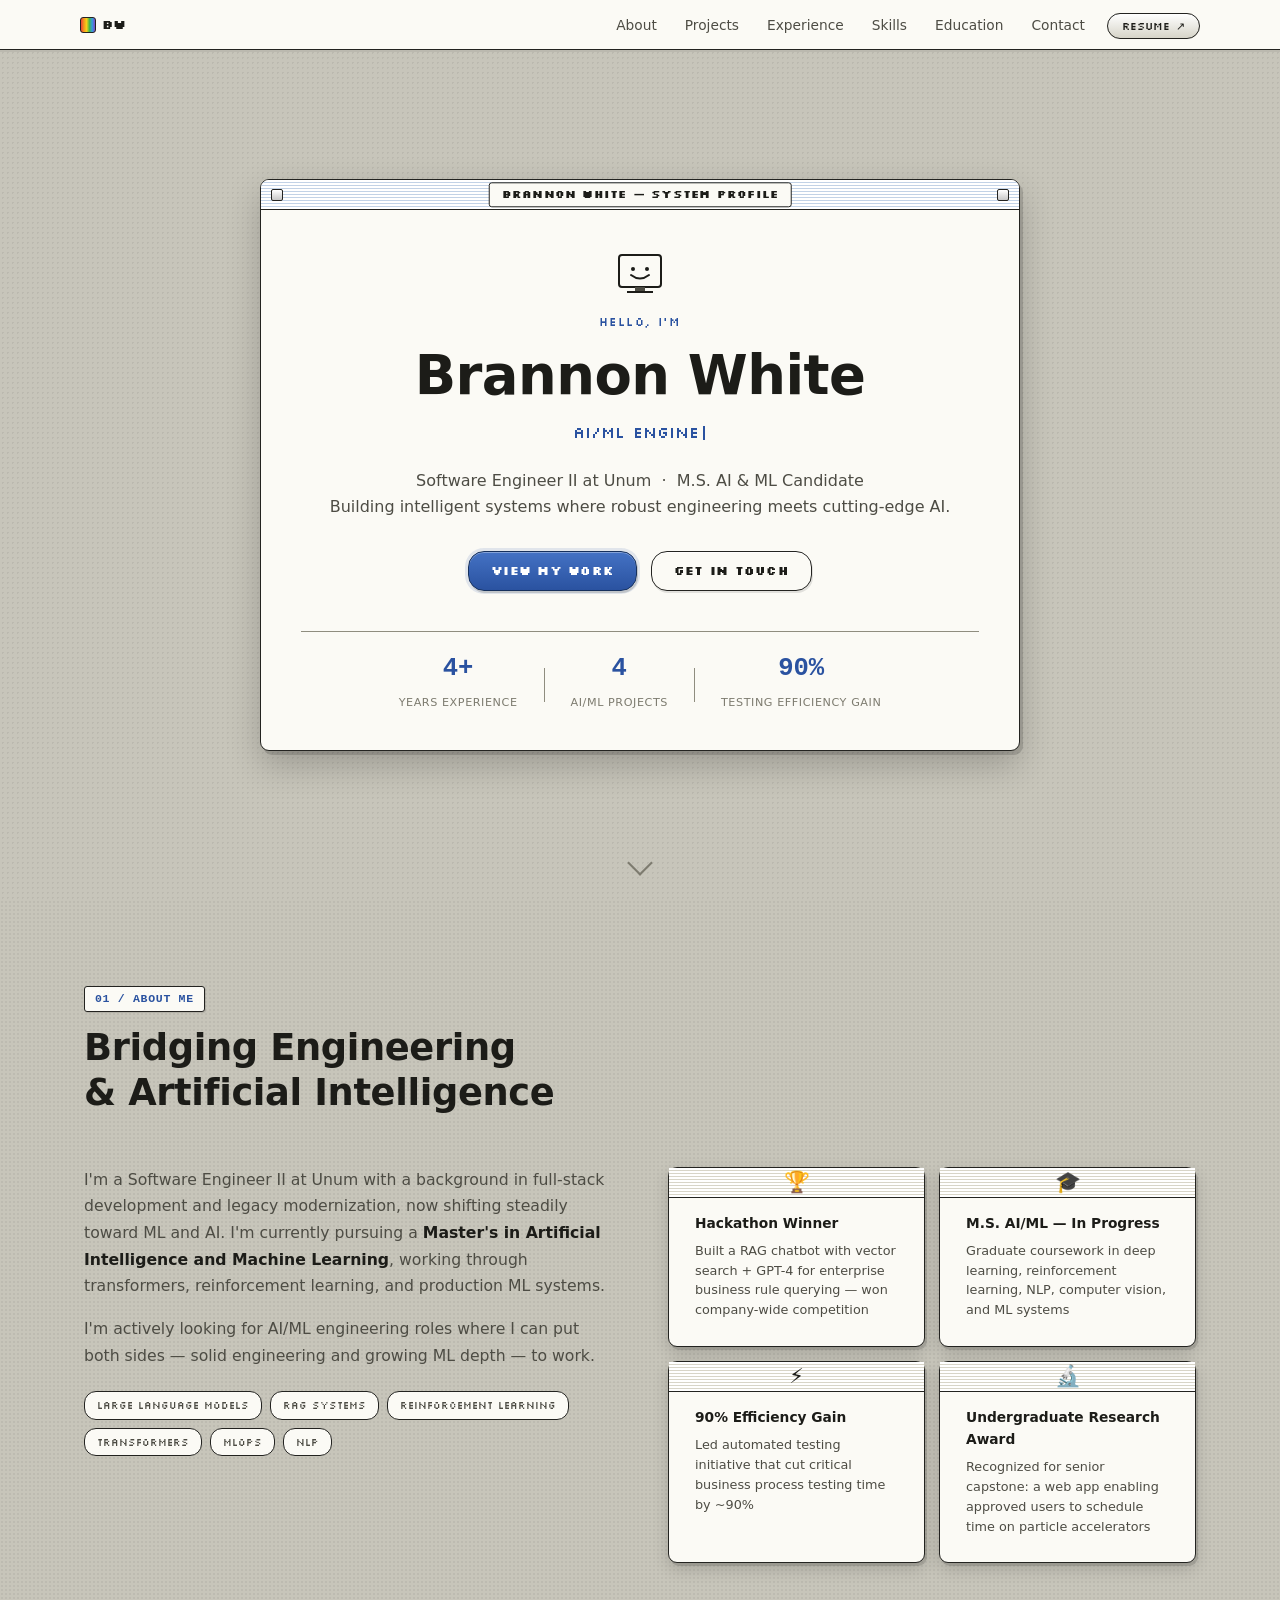
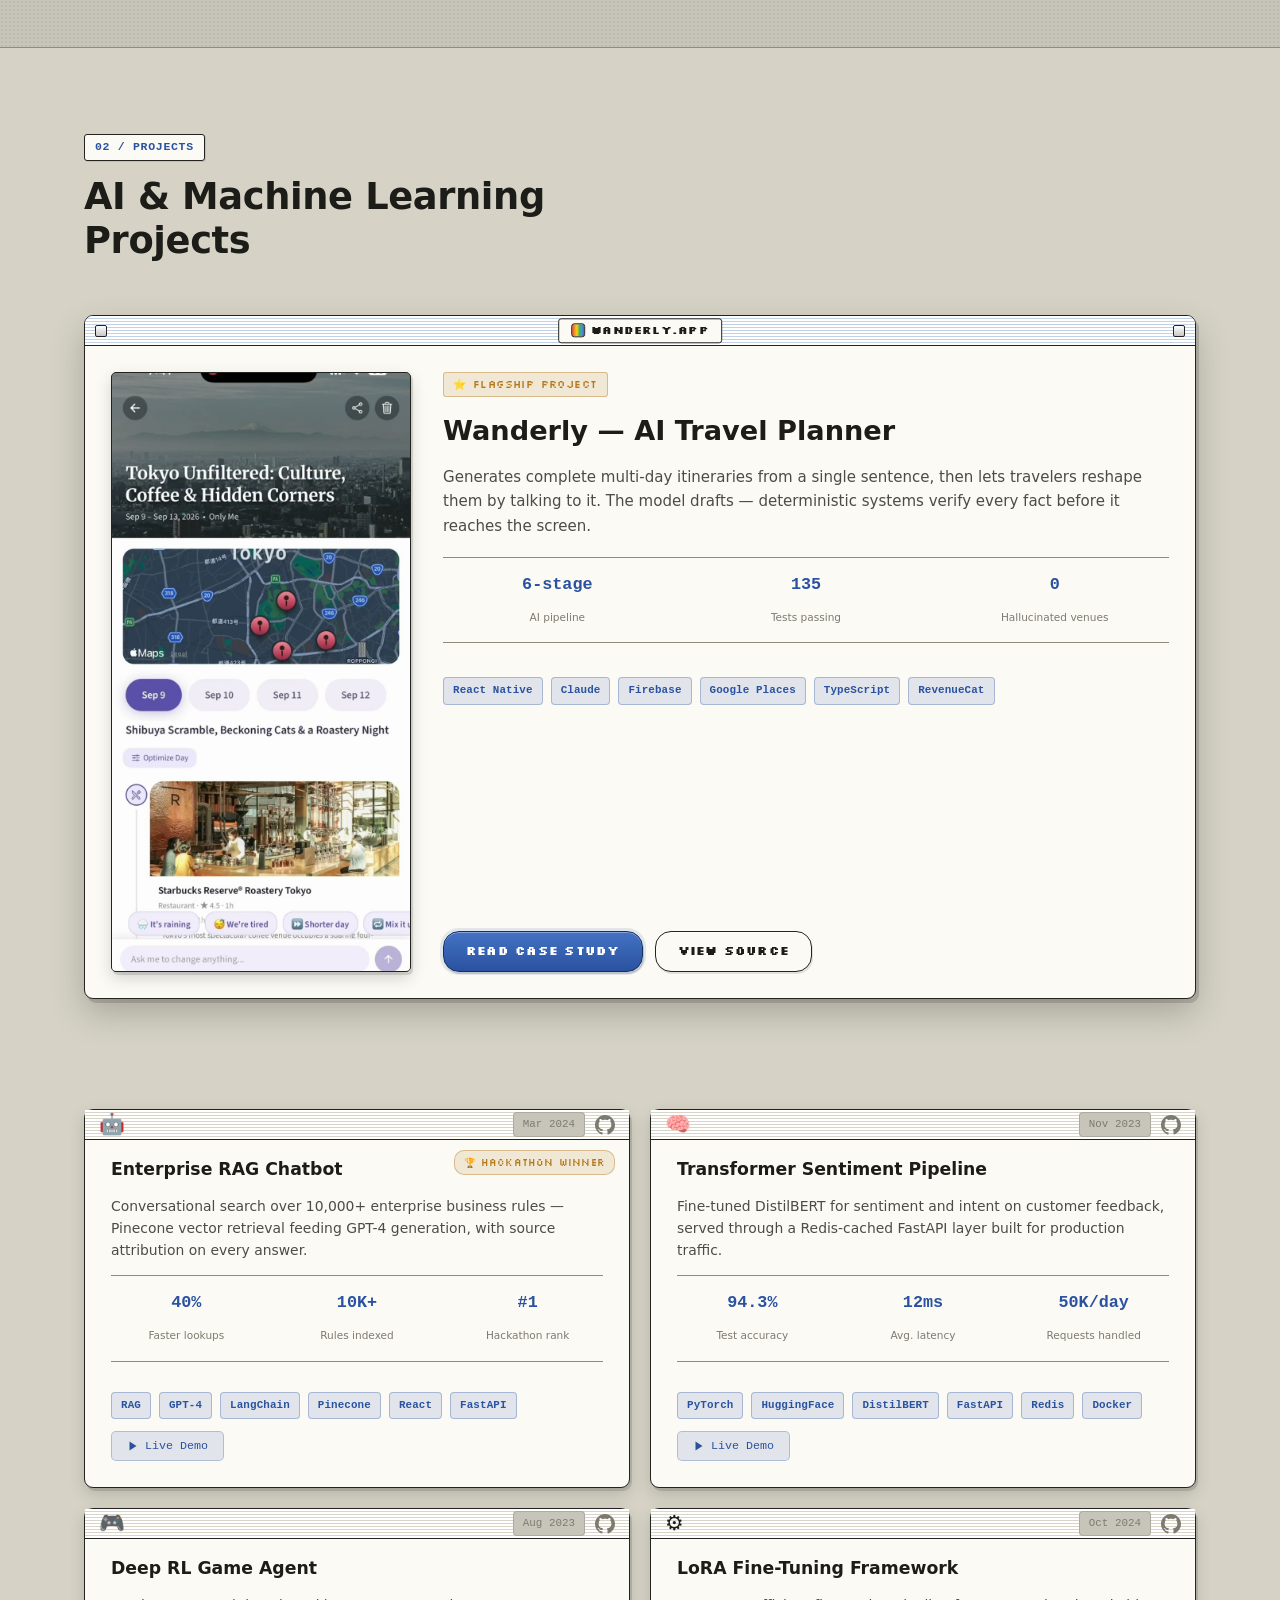
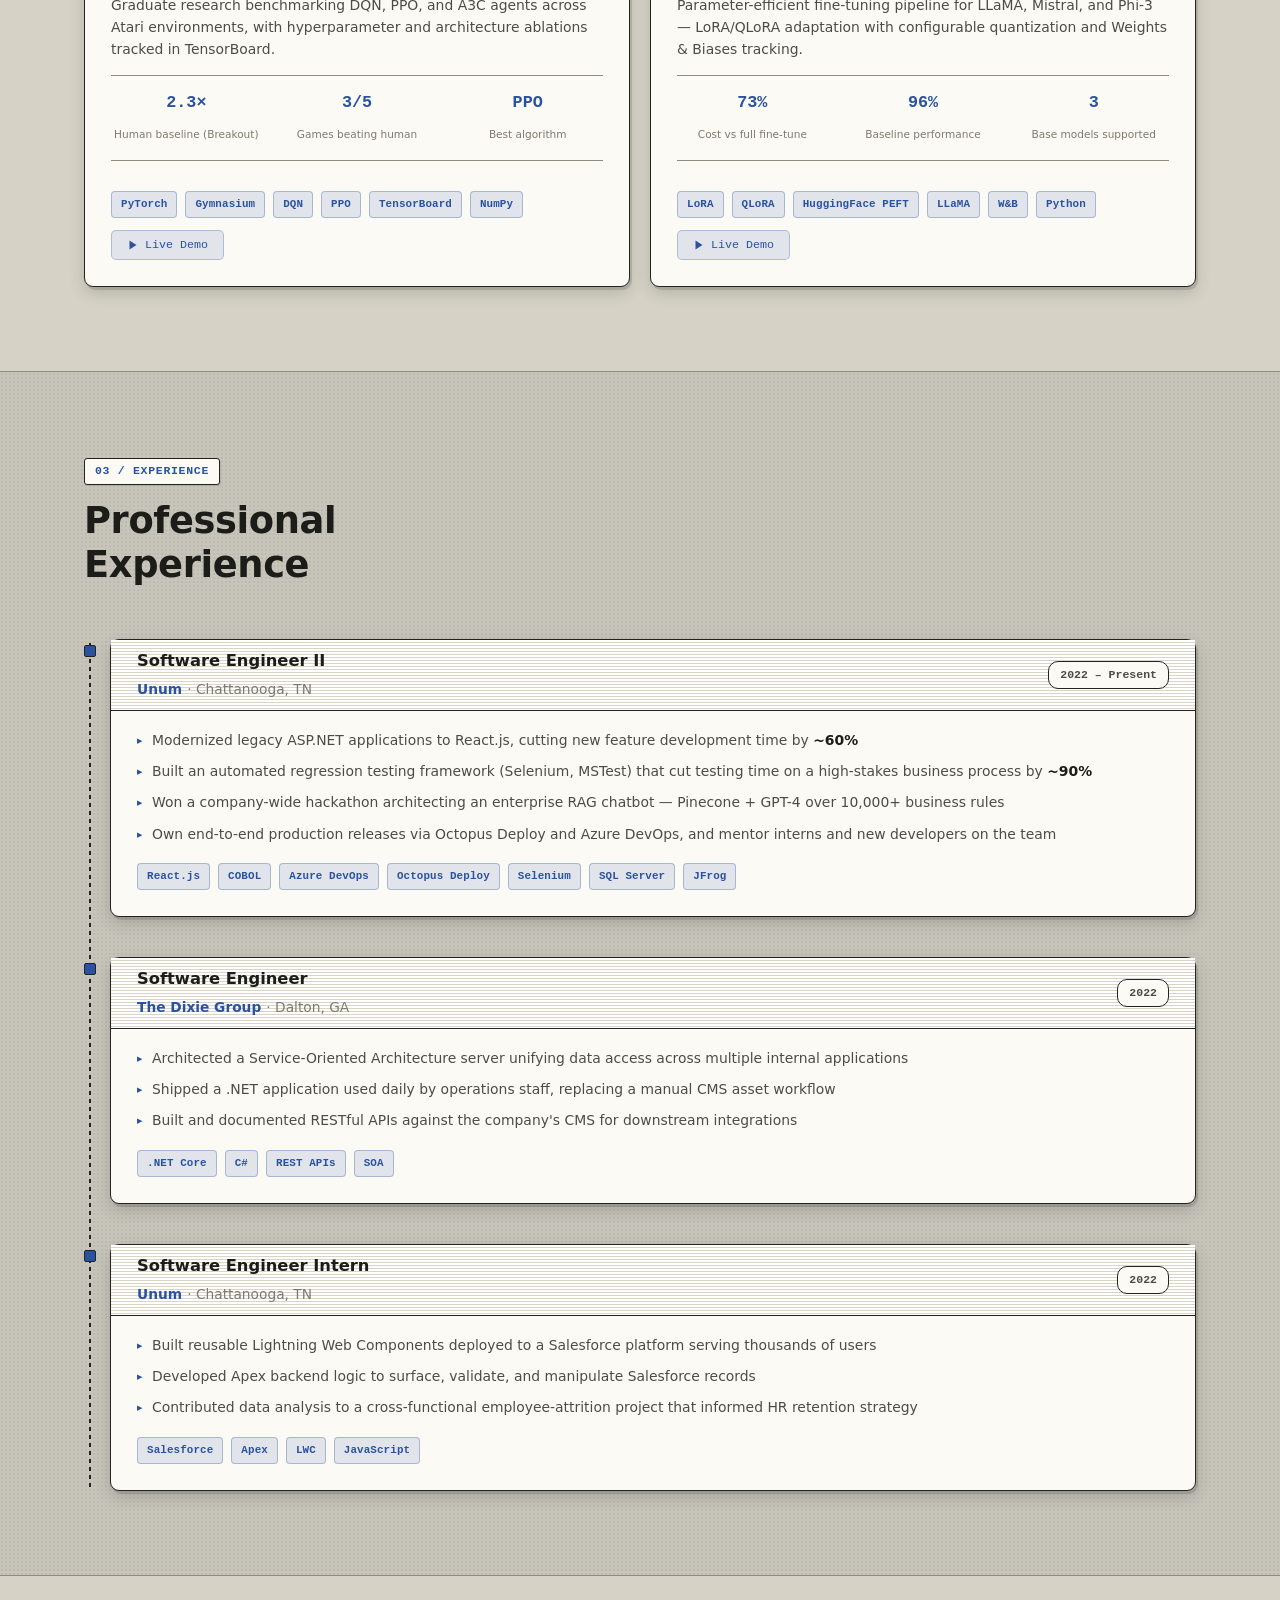
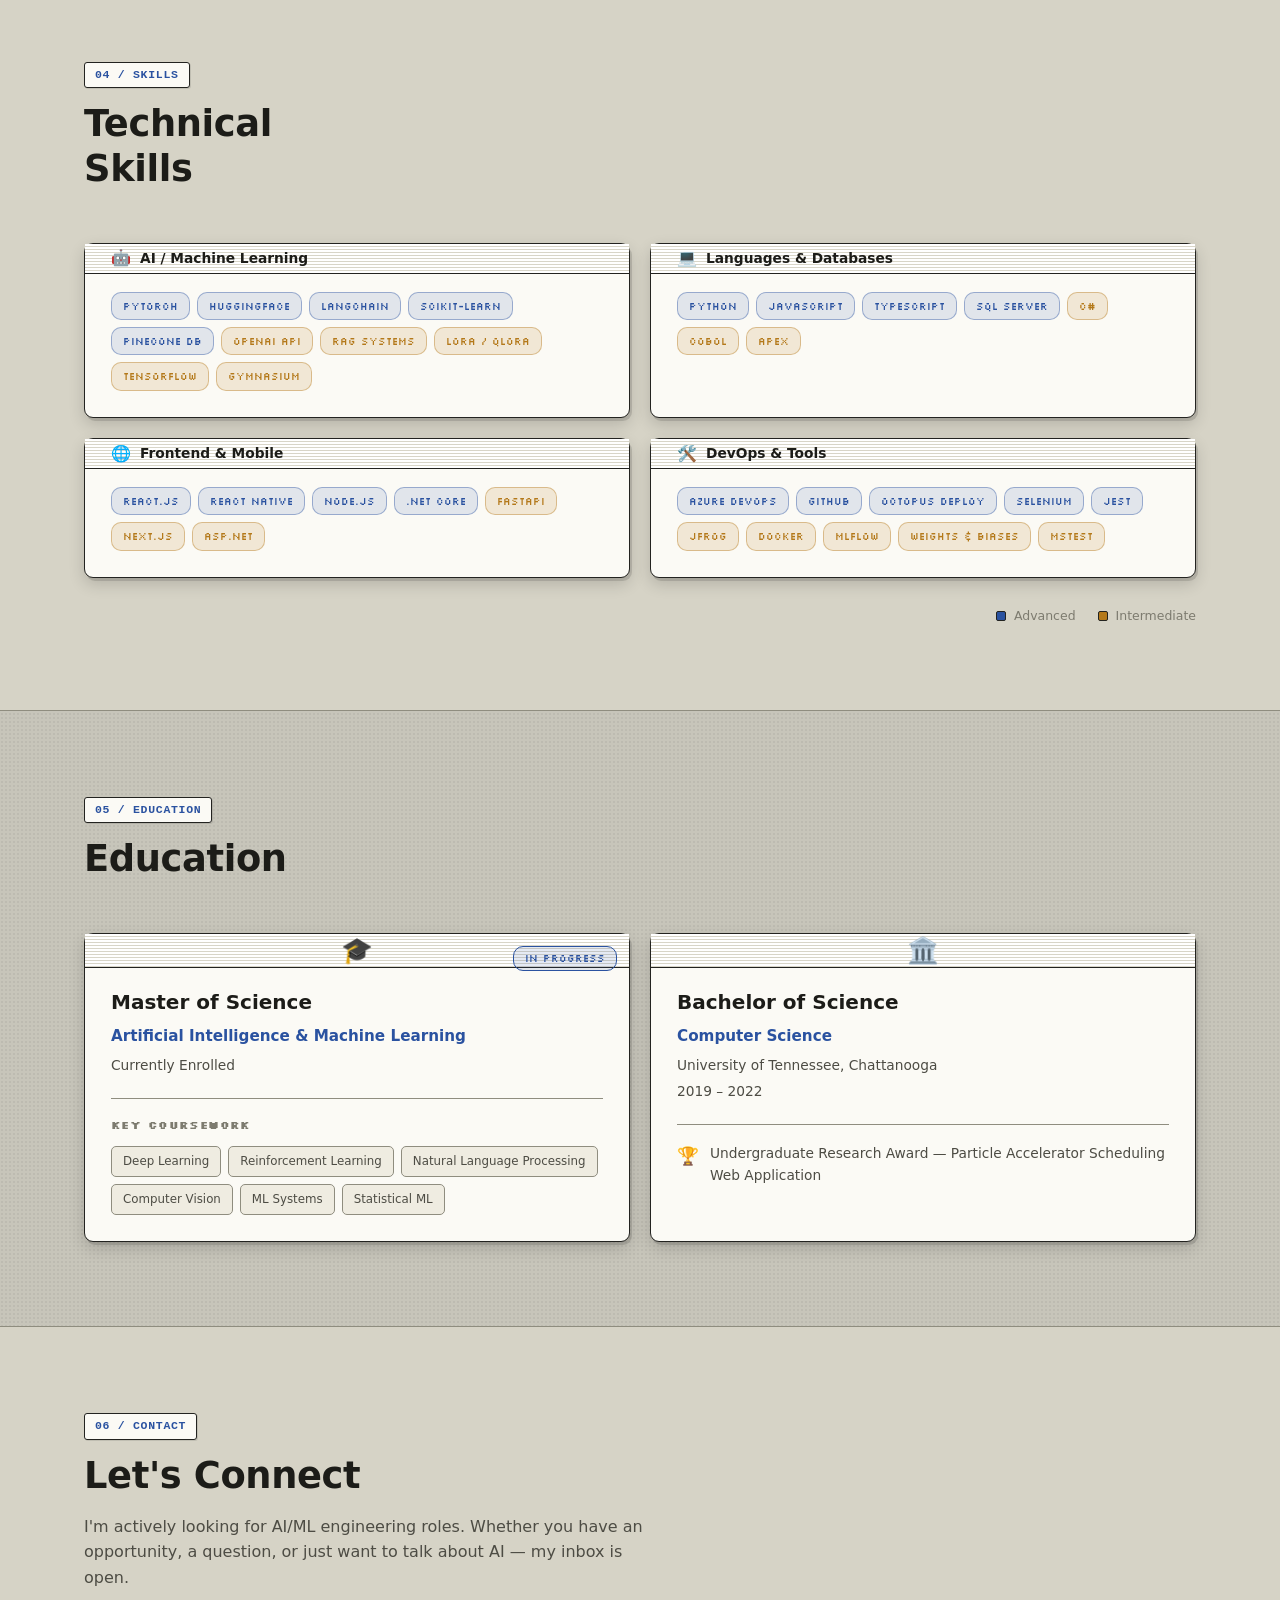
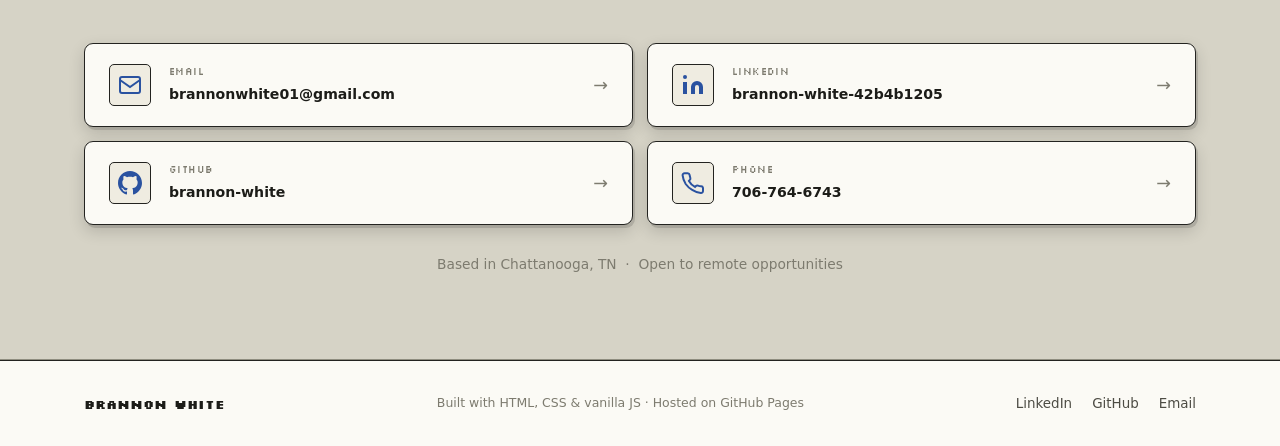
==== index.html @ 52325da1 "updates to styling" ====
<!DOCTYPE html>
<html lang="en">
<head>
    <meta charset="UTF-8">
    <meta name="viewport" content="width=device-width, initial-scale=1.0">
    <meta name="description" content="Brannon White — AI/ML Engineer & Software Engineer II. Portfolio showcasing machine learning projects, RAG systems, reinforcement learning, and full-stack development.">
    <meta name="keywords" content="AI engineer, ML engineer, machine learning, RAG, LLM, NLP, React, Python, PyTorch">
    <meta name="author" content="Brannon White">
    <meta property="og:title" content="Brannon White | AI/ML Engineer">
    <meta property="og:description" content="Software Engineer building intelligent systems at the intersection of software engineering and machine learning.">
    <meta property="og:type" content="website">
    <title>Brannon White | AI/ML Engineer</title>
    <link rel="icon" href="data:image/svg+xml,%3Csvg xmlns='http://www.w3.org/2000/svg' viewBox='0 0 16 16'%3E%3Crect width='16' height='16' fill='%23c7c5ba'/%3E%3Crect x='1' y='1' width='14' height='11' fill='%23fbfaf5' stroke='%231c1c18'/%3E%3Ccircle cx='5.5' cy='6' r='1' fill='%231c1c18'/%3E%3Ccircle cx='10.5' cy='6' r='1' fill='%231c1c18'/%3E%3Cpath d='M5 8.5 Q8 10.5 11 8.5' stroke='%231c1c18' fill='none'/%3E%3Crect x='6' y='12' width='4' height='2' fill='%234d4c44'/%3E%3Crect x='4' y='14' width='8' height='1' fill='%231c1c18'/%3E%3C/svg%3E">
    <link rel="stylesheet" href="css/styles.css">
    <link rel="preconnect" href="https://fonts.googleapis.com">
    <link rel="preconnect" href="https://fonts.gstatic.com" crossorigin>
    <link href="https://fonts.googleapis.com/css2?family=Silkscreen:wght@400;700&display=swap" rel="stylesheet">
    <link rel="stylesheet" href="css/demos.css">
</head>
<body>

    <div class="scroll-progress" id="scrollProgress"></div>

    <!-- Navigation -->
    <nav class="nav" id="nav">
        <div class="nav-container">
            <a href="#hero" class="nav-brand">BW</a>
            <ul class="nav-links" id="navLinks">
                <li><a href="#about" class="nav-link">About</a></li>
                <li><a href="#projects" class="nav-link">Projects</a></li>
                <li><a href="#experience" class="nav-link">Experience</a></li>
                <li><a href="#skills" class="nav-link">Skills</a></li>
                <li><a href="#education" class="nav-link">Education</a></li>
                <li><a href="#contact" class="nav-link">Contact</a></li>
                <li><a href="resume.html" class="nav-link nav-resume" target="_blank">Resume ↗</a></li>
            </ul>
            <button class="nav-toggle" id="navToggle" aria-label="Toggle navigation">
                <span></span><span></span><span></span>
            </button>
        </div>
    </nav>

    <!-- Hero -->
    <section id="hero" class="hero">
        <div class="win hero-window">
            <div class="win-bar">
                <span class="win-box"></span>
                <span class="win-title">Brannon White — System Profile</span>
                <span class="win-box zoom"></span>
            </div>
            <div class="hero-content">
                <svg class="happy-mac" width="44" height="40" viewBox="0 0 44 40" fill="none">
                    <rect x="1" y="1" width="42" height="32" rx="3" fill="#fbfaf5" stroke="#1c1c18" stroke-width="2"/>
                    <circle cx="15" cy="15" r="2" fill="#1c1c18"/>
                    <circle cx="29" cy="15" r="2" fill="#1c1c18"/>
                    <path d="M13 21 Q22 28 31 21" stroke="#1c1c18" stroke-width="2" fill="none" stroke-linecap="round"/>
                    <rect x="17" y="33" width="10" height="4" fill="#4d4c44"/>
                    <rect x="9" y="37" width="26" height="2" fill="#1c1c18"/>
                </svg>
                <p class="hero-greeting">Hello, I'm</p>
                <h1 class="hero-name">Brannon White</h1>
                <div class="hero-title-row">
                    <span class="hero-title" id="typewriter"></span><span class="cursor">|</span>
                </div>
                <p class="hero-desc">
                    Software Engineer II at Unum &nbsp;·&nbsp; M.S. AI &amp; ML Candidate<br>
                    Building intelligent systems where robust engineering meets cutting-edge AI.
                </p>
                <div class="hero-actions">
                    <a href="#projects" class="btn btn-primary">View My Work</a>
                    <a href="#contact" class="btn btn-outline">Get In Touch</a>
                </div>
                <div class="hero-stats">
                    <div class="stat">
                        <span class="stat-num">4+</span>
                        <span class="stat-lbl">Years Experience</span>
                    </div>
                    <div class="stat-div"></div>
                    <div class="stat">
                        <span class="stat-num">4</span>
                        <span class="stat-lbl">AI/ML Projects</span>
                    </div>
                    <div class="stat-div"></div>
                    <div class="stat">
                        <span class="stat-num">90%</span>
                        <span class="stat-lbl">Testing Efficiency Gain</span>
                    </div>
                </div>
            </div>
        </div>
        <div class="scroll-hint">
            <div class="scroll-arrow"></div>
        </div>
    </section>

    <!-- About -->
    <section id="about" class="section">
        <div class="container">
            <div class="section-header reveal">
                <span class="section-label">01 / About Me</span>
                <h2 class="section-title">Bridging Engineering<br>&amp; Artificial Intelligence</h2>
            </div>
            <div class="about-grid">
                <div class="about-text reveal">
                    <p>I'm a Software Engineer II at Unum with a background in full-stack development and legacy modernization, now shifting steadily toward ML and AI. I'm currently pursuing a <strong>Master's in Artificial Intelligence and Machine Learning</strong>, working through transformers, reinforcement learning, and production ML systems.</p>
                    <p>I'm actively looking for AI/ML engineering roles where I can put both sides — solid engineering and growing ML depth — to work.</p>
                    <div class="interest-tags">
                        <span class="itag">Large Language Models</span>
                        <span class="itag">RAG Systems</span>
                        <span class="itag">Reinforcement Learning</span>
                        <span class="itag">Transformers</span>
                        <span class="itag">MLOps</span>
                        <span class="itag">NLP</span>
                    </div>
                </div>
                <div class="about-cards reveal">
                    <div class="about-card">
                        <div class="about-card-icon">🏆</div>
                        <h3>Hackathon Winner</h3>
                        <p>Built a RAG chatbot with vector search + GPT-4 for enterprise business rule querying — won company-wide competition</p>
                    </div>
                    <div class="about-card">
                        <div class="about-card-icon">🎓</div>
                        <h3>M.S. AI/ML — In Progress</h3>
                        <p>Graduate coursework in deep learning, reinforcement learning, NLP, computer vision, and ML systems</p>
                    </div>
                    <div class="about-card">
                        <div class="about-card-icon">⚡</div>
                        <h3>90% Efficiency Gain</h3>
                        <p>Led automated testing initiative that cut critical business process testing time by ~90%</p>
                    </div>
                    <div class="about-card">
                        <div class="about-card-icon">🔬</div>
                        <h3>Undergraduate Research Award</h3>
                        <p>Recognized for senior capstone: a web app enabling approved users to schedule time on particle accelerators</p>
                    </div>
                </div>
            </div>
        </div>
    </section>

    <!-- Projects -->
    <section id="projects" class="section section-dark">
        <div class="container">
            <div class="section-header reveal">
                <span class="section-label">02 / Projects</span>
                <h2 class="section-title">AI &amp; Machine Learning<br>Projects</h2>
            </div>
            <div class="win spotlight reveal">
                <div class="win-bar">
                    <span class="win-box"></span>
                    <span class="win-title spotlight-bar-title"><span class="spotlight-flag"></span> Wanderly.app</span>
                    <span class="win-box zoom"></span>
                </div>
                <div class="spotlight-body">
                    <div class="spotlight-media">
                        <video autoplay loop muted playsinline preload="metadata" poster="assets/wanderly-poster.jpg">
                            <source src="assets/wanderly-demo.mp4" type="video/mp4">
                        </video>
                    </div>
                    <div class="spotlight-info">
                        <span class="spotlight-eyebrow">⭐ Flagship Project</span>
                        <h3 class="spotlight-title">Wanderly — AI Travel Planner</h3>
                        <p class="spotlight-desc">
                            Generates complete multi-day itineraries from a single sentence, then lets travelers reshape them by talking to it. The model drafts — deterministic systems verify every fact before it reaches the screen.
                        </p>
                        <div class="spotlight-metrics">
                            <div class="metric"><span class="mval">6-stage</span><span class="mlbl">AI pipeline</span></div>
                            <div class="metric"><span class="mval">135</span><span class="mlbl">Tests passing</span></div>
                            <div class="metric"><span class="mval">0</span><span class="mlbl">Hallucinated venues</span></div>
                        </div>
                        <div class="tag-row">
                            <span class="tag">React Native</span><span class="tag">Claude</span><span class="tag">Firebase</span>
                            <span class="tag">Google Places</span><span class="tag">TypeScript</span><span class="tag">RevenueCat</span>
                        </div>
                        <div class="spotlight-actions">
                            <a class="btn btn-primary" href="wanderly.html">Read Case Study</a>
                            <a class="btn btn-outline" href="https://github.com/brannon-white/Wanderly" target="_blank">View Source</a>
                        </div>
                    </div>
                </div>
            </div>
            <div class="filter-row reveal">
                <button class="filter-btn active" data-filter="all">All</button>
                <button class="filter-btn" data-filter="llm">LLM / RAG</button>
                <button class="filter-btn" data-filter="nlp">NLP</button>
                <button class="filter-btn" data-filter="rl">Reinforcement Learning</button>
                <button class="filter-btn" data-filter="mlops">MLOps</button>
            </div>
            <div class="projects-grid">

                <div class="project-card reveal" data-category="llm">
                    <div class="project-badge">🏆 Hackathon Winner</div>
                    <div class="project-top">
                        <span class="project-icon">🤖</span>
                        <div class="project-top-right">
                            <span class="project-date-badge">Mar 2024</span>
                            <a href="https://github.com/brannon-white" class="gh-link" target="_blank" aria-label="GitHub">
                                <svg viewBox="0 0 24 24" fill="currentColor" width="20" height="20"><path d="M12 0c-6.626 0-12 5.373-12 12 0 5.302 3.438 9.8 8.207 11.387.599.111.793-.261.793-.577v-2.234c-3.338.726-4.033-1.416-4.033-1.416-.546-1.387-1.333-1.756-1.333-1.756-1.089-.745.083-.729.083-.729 1.205.084 1.839 1.237 1.839 1.237 1.07 1.834 2.807 1.304 3.492.997.107-.775.418-1.305.762-1.604-2.665-.305-5.467-1.334-5.467-5.931 0-1.311.469-2.381 1.236-3.221-.124-.303-.535-1.524.117-3.176 0 0 1.008-.322 3.301 1.23.957-.266 1.983-.399 3.003-.404 1.02.005 2.047.138 3.006.404 2.291-1.552 3.297-1.23 3.297-1.23.653 1.653.242 2.874.118 3.176.77.84 1.235 1.911 1.235 3.221 0 4.609-2.807 5.624-5.479 5.921.43.372.823 1.102.823 2.222v3.293c0 .319.192.694.801.576 4.765-1.589 8.199-6.086 8.199-11.386 0-6.627-5.373-12-12-12z"/></svg>
                            </a>
                        </div>
                    </div>
                    <h3 class="project-title">Enterprise RAG Chatbot</h3>
                    <p class="project-desc">
                        Conversational search over 10,000+ enterprise business rules — Pinecone vector retrieval feeding GPT-4 generation, with source attribution on every answer.
                    </p>
                    <div class="project-metrics">
                        <div class="metric"><span class="mval">40%</span><span class="mlbl">Faster lookups</span></div>
                        <div class="metric"><span class="mval">10K+</span><span class="mlbl">Rules indexed</span></div>
                        <div class="metric"><span class="mval">#1</span><span class="mlbl">Hackathon rank</span></div>
                    </div>
                    <div class="project-card-footer">
                        <div class="tag-row">
                            <span class="tag">RAG</span><span class="tag">GPT-4</span><span class="tag">LangChain</span>
                            <span class="tag">Pinecone</span><span class="tag">React</span><span class="tag">FastAPI</span>
                        </div>
                        <button class="demo-launch-btn" data-demo="rag" data-title="Enterprise RAG Chatbot">
                            <svg viewBox="0 0 24 24" fill="currentColor" width="12" height="12"><polygon points="5 3 19 12 5 21 5 3"/></svg>
                            Live Demo
                        </button>
                    </div>
                </div>

                <div class="project-card reveal" data-category="nlp">
                    <div class="project-top">
                        <span class="project-icon">🧠</span>
                        <div class="project-top-right">
                            <span class="project-date-badge">Nov 2023</span>
                            <a href="https://github.com/brannon-white" class="gh-link" target="_blank" aria-label="GitHub">
                                <svg viewBox="0 0 24 24" fill="currentColor" width="20" height="20"><path d="M12 0c-6.626 0-12 5.373-12 12 0 5.302 3.438 9.8 8.207 11.387.599.111.793-.261.793-.577v-2.234c-3.338.726-4.033-1.416-4.033-1.416-.546-1.387-1.333-1.756-1.333-1.756-1.089-.745.083-.729.083-.729 1.205.084 1.839 1.237 1.839 1.237 1.07 1.834 2.807 1.304 3.492.997.107-.775.418-1.305.762-1.604-2.665-.305-5.467-1.334-5.467-5.931 0-1.311.469-2.381 1.236-3.221-.124-.303-.535-1.524.117-3.176 0 0 1.008-.322 3.301 1.23.957-.266 1.983-.399 3.003-.404 1.02.005 2.047.138 3.006.404 2.291-1.552 3.297-1.23 3.297-1.23.653 1.653.242 2.874.118 3.176.77.84 1.235 1.911 1.235 3.221 0 4.609-2.807 5.624-5.479 5.921.43.372.823 1.102.823 2.222v3.293c0 .319.192.694.801.576 4.765-1.589 8.199-6.086 8.199-11.386 0-6.627-5.373-12-12-12z"/></svg>
                            </a>
                        </div>
                    </div>
                    <h3 class="project-title">Transformer Sentiment Pipeline</h3>
                    <p class="project-desc">
                        Fine-tuned DistilBERT for sentiment and intent on customer feedback, served through a Redis-cached FastAPI layer built for production traffic.
                    </p>
                    <div class="project-metrics">
                        <div class="metric"><span class="mval">94.3%</span><span class="mlbl">Test accuracy</span></div>
                        <div class="metric"><span class="mval">12ms</span><span class="mlbl">Avg. latency</span></div>
                        <div class="metric"><span class="mval">50K/day</span><span class="mlbl">Requests handled</span></div>
                    </div>
                    <div class="project-card-footer">
                        <div class="tag-row">
                            <span class="tag">PyTorch</span><span class="tag">HuggingFace</span><span class="tag">DistilBERT</span>
                            <span class="tag">FastAPI</span><span class="tag">Redis</span><span class="tag">Docker</span>
                        </div>
                        <button class="demo-launch-btn" data-demo="sentiment" data-title="Transformer Sentiment Pipeline">
                            <svg viewBox="0 0 24 24" fill="currentColor" width="12" height="12"><polygon points="5 3 19 12 5 21 5 3"/></svg>
                            Live Demo
                        </button>
                    </div>
                </div>

                <div class="project-card reveal" data-category="rl">
                    <div class="project-top">
                        <span class="project-icon">🎮</span>
                        <div class="project-top-right">
                            <span class="project-date-badge">Aug 2023</span>
                            <a href="https://github.com/brannon-white" class="gh-link" target="_blank" aria-label="GitHub">
                                <svg viewBox="0 0 24 24" fill="currentColor" width="20" height="20"><path d="M12 0c-6.626 0-12 5.373-12 12 0 5.302 3.438 9.8 8.207 11.387.599.111.793-.261.793-.577v-2.234c-3.338.726-4.033-1.416-4.033-1.416-.546-1.387-1.333-1.756-1.333-1.756-1.089-.745.083-.729.083-.729 1.205.084 1.839 1.237 1.839 1.237 1.07 1.834 2.807 1.304 3.492.997.107-.775.418-1.305.762-1.604-2.665-.305-5.467-1.334-5.467-5.931 0-1.311.469-2.381 1.236-3.221-.124-.303-.535-1.524.117-3.176 0 0 1.008-.322 3.301 1.23.957-.266 1.983-.399 3.003-.404 1.02.005 2.047.138 3.006.404 2.291-1.552 3.297-1.23 3.297-1.23.653 1.653.242 2.874.118 3.176.77.84 1.235 1.911 1.235 3.221 0 4.609-2.807 5.624-5.479 5.921.43.372.823 1.102.823 2.222v3.293c0 .319.192.694.801.576 4.765-1.589 8.199-6.086 8.199-11.386 0-6.627-5.373-12-12-12z"/></svg>
                            </a>
                        </div>
                    </div>
                    <h3 class="project-title">Deep RL Game Agent</h3>
                    <p class="project-desc">
                        Graduate research benchmarking DQN, PPO, and A3C agents across Atari environments, with hyperparameter and architecture ablations tracked in TensorBoard.
                    </p>
                    <div class="project-metrics">
                        <div class="metric"><span class="mval">2.3×</span><span class="mlbl">Human baseline (Breakout)</span></div>
                        <div class="metric"><span class="mval">3/5</span><span class="mlbl">Games beating human</span></div>
                        <div class="metric"><span class="mval">PPO</span><span class="mlbl">Best algorithm</span></div>
                    </div>
                    <div class="project-card-footer">
                        <div class="tag-row">
                            <span class="tag">PyTorch</span><span class="tag">Gymnasium</span><span class="tag">DQN</span>
                            <span class="tag">PPO</span><span class="tag">TensorBoard</span><span class="tag">NumPy</span>
                        </div>
                        <button class="demo-launch-btn" data-demo="rl" data-title="Deep RL Game Agent — CartPole">
                            <svg viewBox="0 0 24 24" fill="currentColor" width="12" height="12"><polygon points="5 3 19 12 5 21 5 3"/></svg>
                            Live Demo
                        </button>
                    </div>
                </div>

                <div class="project-card reveal" data-category="mlops">
                    <div class="project-top">
                        <span class="project-icon">⚙️</span>
                        <div class="project-top-right">
                            <span class="project-date-badge">Oct 2024</span>
                            <a href="https://github.com/brannon-white" class="gh-link" target="_blank" aria-label="GitHub">
                                <svg viewBox="0 0 24 24" fill="currentColor" width="20" height="20"><path d="M12 0c-6.626 0-12 5.373-12 12 0 5.302 3.438 9.8 8.207 11.387.599.111.793-.261.793-.577v-2.234c-3.338.726-4.033-1.416-4.033-1.416-.546-1.387-1.333-1.756-1.333-1.756-1.089-.745.083-.729.083-.729 1.205.084 1.839 1.237 1.839 1.237 1.07 1.834 2.807 1.304 3.492.997.107-.775.418-1.305.762-1.604-2.665-.305-5.467-1.334-5.467-5.931 0-1.311.469-2.381 1.236-3.221-.124-.303-.535-1.524.117-3.176 0 0 1.008-.322 3.301 1.23.957-.266 1.983-.399 3.003-.404 1.02.005 2.047.138 3.006.404 2.291-1.552 3.297-1.23 3.297-1.23.653 1.653.242 2.874.118 3.176.77.84 1.235 1.911 1.235 3.221 0 4.609-2.807 5.624-5.479 5.921.43.372.823 1.102.823 2.222v3.293c0 .319.192.694.801.576 4.765-1.589 8.199-6.086 8.199-11.386 0-6.627-5.373-12-12-12z"/></svg>
                            </a>
                        </div>
                    </div>
                    <h3 class="project-title">LoRA Fine-Tuning Framework</h3>
                    <p class="project-desc">
                        Parameter-efficient fine-tuning pipeline for LLaMA, Mistral, and Phi-3 — LoRA/QLoRA adaptation with configurable quantization and Weights &amp; Biases tracking.
                    </p>
                    <div class="project-metrics">
                        <div class="metric"><span class="mval">73%</span><span class="mlbl">Cost vs full fine-tune</span></div>
                        <div class="metric"><span class="mval">96%</span><span class="mlbl">Baseline performance</span></div>
                        <div class="metric"><span class="mval">3</span><span class="mlbl">Base models supported</span></div>
                    </div>
                    <div class="project-card-footer">
                        <div class="tag-row">
                            <span class="tag">LoRA</span><span class="tag">QLoRA</span><span class="tag">HuggingFace PEFT</span>
                            <span class="tag">LLaMA</span><span class="tag">W&amp;B</span><span class="tag">Python</span>
                        </div>
                        <button class="demo-launch-btn" data-demo="lora" data-title="LoRA Fine-Tuning Framework">
                            <svg viewBox="0 0 24 24" fill="currentColor" width="12" height="12"><polygon points="5 3 19 12 5 21 5 3"/></svg>
                            Live Demo
                        </button>
                    </div>
                </div>

            </div>
        </div>
    </section>

    <!-- Experience -->
    <section id="experience" class="section">
        <div class="container">
            <div class="section-header reveal">
                <span class="section-label">03 / Experience</span>
                <h2 class="section-title">Professional<br>Experience</h2>
            </div>
            <div class="timeline">

                <div class="timeline-item reveal">
                    <div class="tl-marker"></div>
                    <div class="tl-content">
                        <div class="tl-head">
                            <div>
                                <h3 class="tl-role">Software Engineer II</h3>
                                <span class="tl-company">Unum</span>
                                <span class="tl-loc">· Chattanooga, TN</span>
                            </div>
                            <span class="tl-period">2022 – Present</span>
                        </div>
                        <ul class="tl-bullets">
                            <li>Modernized legacy ASP.NET applications to React.js, cutting new feature development time by <strong>~60%</strong></li>
                            <li>Built an automated regression testing framework (Selenium, MSTest) that cut testing time on a high-stakes business process by <strong>~90%</strong></li>
                            <li>Won a company-wide hackathon architecting an enterprise RAG chatbot — Pinecone + GPT-4 over 10,000+ business rules</li>
                            <li>Own end-to-end production releases via Octopus Deploy and Azure DevOps, and mentor interns and new developers on the team</li>
                        </ul>
                        <div class="tag-row">
                            <span class="tag">React.js</span><span class="tag">COBOL</span><span class="tag">Azure DevOps</span>
                            <span class="tag">Octopus Deploy</span><span class="tag">Selenium</span><span class="tag">SQL Server</span><span class="tag">JFrog</span>
                        </div>
                    </div>
                </div>

                <div class="timeline-item reveal">
                    <div class="tl-marker"></div>
                    <div class="tl-content">
                        <div class="tl-head">
                            <div>
                                <h3 class="tl-role">Software Engineer</h3>
                                <span class="tl-company">The Dixie Group</span>
                                <span class="tl-loc">· Dalton, GA</span>
                            </div>
                            <span class="tl-period">2022</span>
                        </div>
                        <ul class="tl-bullets">
                            <li>Architected a Service-Oriented Architecture server unifying data access across multiple internal applications</li>
                            <li>Shipped a .NET application used daily by operations staff, replacing a manual CMS asset workflow</li>
                            <li>Built and documented RESTful APIs against the company's CMS for downstream integrations</li>
                        </ul>
                        <div class="tag-row">
                            <span class="tag">.NET Core</span><span class="tag">C#</span><span class="tag">REST APIs</span><span class="tag">SOA</span>
                        </div>
                    </div>
                </div>

                <div class="timeline-item reveal">
                    <div class="tl-marker"></div>
                    <div class="tl-content">
                        <div class="tl-head">
                            <div>
                                <h3 class="tl-role">Software Engineer Intern</h3>
                                <span class="tl-company">Unum</span>
                                <span class="tl-loc">· Chattanooga, TN</span>
                            </div>
                            <span class="tl-period">2022</span>
                        </div>
                        <ul class="tl-bullets">
                            <li>Built reusable Lightning Web Components deployed to a Salesforce platform serving thousands of users</li>
                            <li>Developed Apex backend logic to surface, validate, and manipulate Salesforce records</li>
                            <li>Contributed data analysis to a cross-functional employee-attrition project that informed HR retention strategy</li>
                        </ul>
                        <div class="tag-row">
                            <span class="tag">Salesforce</span><span class="tag">Apex</span><span class="tag">LWC</span><span class="tag">JavaScript</span>
                        </div>
                    </div>
                </div>

            </div>
        </div>
    </section>

    <!-- Skills -->
    <section id="skills" class="section section-dark">
        <div class="container">
            <div class="section-header reveal">
                <span class="section-label">04 / Skills</span>
                <h2 class="section-title">Technical<br>Skills</h2>
            </div>
            <div class="skills-grid">
                <div class="skill-cat reveal">
                    <h3 class="skill-cat-title"><span class="skill-icon">🤖</span>AI / Machine Learning</h3>
                    <div class="skill-tags">
                        <span class="stag adv">PyTorch</span>
                        <span class="stag adv">HuggingFace</span>
                        <span class="stag adv">LangChain</span>
                        <span class="stag adv">scikit-learn</span>
                        <span class="stag adv">Pinecone DB</span>
                        <span class="stag mid">OpenAI API</span>
                        <span class="stag mid">RAG Systems</span>
                        <span class="stag mid">LoRA / QLoRA</span>
                        <span class="stag mid">TensorFlow</span>
                        <span class="stag mid">Gymnasium</span>
                    </div>
                </div>
                <div class="skill-cat reveal">
                    <h3 class="skill-cat-title"><span class="skill-icon">💻</span>Languages &amp; Databases</h3>
                    <div class="skill-tags">
                        <span class="stag adv">Python</span>
                        <span class="stag adv">JavaScript</span>
                        <span class="stag adv">TypeScript</span>
                        <span class="stag adv">SQL Server</span>
                        <span class="stag mid">C#</span>
                        <span class="stag mid">COBOL</span>
                        <span class="stag mid">Apex</span>
                    </div>
                </div>
                <div class="skill-cat reveal">
                    <h3 class="skill-cat-title"><span class="skill-icon">🌐</span>Frontend &amp; Mobile</h3>
                    <div class="skill-tags">
                        <span class="stag adv">React.js</span>
                        <span class="stag adv">React Native</span>
                        <span class="stag adv">Node.js</span>
                        <span class="stag adv">.NET Core</span>
                        <span class="stag mid">FastAPI</span>
                        <span class="stag mid">Next.js</span>
                        <span class="stag mid">ASP.NET</span>
                    </div>
                </div>
                <div class="skill-cat reveal">
                    <h3 class="skill-cat-title"><span class="skill-icon">🛠️</span>DevOps &amp; Tools</h3>
                    <div class="skill-tags">
                        <span class="stag adv">Azure DevOps</span>
                        <span class="stag adv">GitHub</span>
                        <span class="stag adv">Octopus Deploy</span>
                        <span class="stag adv">Selenium</span>
                        <span class="stag adv">Jest</span>
                        <span class="stag mid">JFrog</span>
                        <span class="stag mid">Docker</span>
                        <span class="stag mid">MLflow</span>
                        <span class="stag mid">Weights &amp; Biases</span>
                        <span class="stag mid">MSTest</span>
                    </div>
                </div>
            </div>
            <div class="skill-legend reveal">
                <span class="leg-item"><span class="leg-dot adv"></span>Advanced</span>
                <span class="leg-item"><span class="leg-dot mid"></span>Intermediate</span>
            </div>
        </div>
    </section>

    <!-- Education -->
    <section id="education" class="section">
        <div class="container">
            <div class="section-header reveal">
                <span class="section-label">05 / Education</span>
                <h2 class="section-title">Education</h2>
            </div>
            <div class="edu-grid">
                <div class="edu-card featured-edu reveal">
                    <div class="edu-badge">In Progress</div>
                    <div class="edu-icon">🎓</div>
                    <h3 class="edu-degree">Master of Science</h3>
                    <p class="edu-field">Artificial Intelligence &amp; Machine Learning</p>
                    <p class="edu-school">Currently Enrolled</p>
                    <div class="edu-courses">
                        <h4>Key Coursework</h4>
                        <div class="course-tags">
                            <span class="ctag">Deep Learning</span>
                            <span class="ctag">Reinforcement Learning</span>
                            <span class="ctag">Natural Language Processing</span>
                            <span class="ctag">Computer Vision</span>
                            <span class="ctag">ML Systems</span>
                            <span class="ctag">Statistical ML</span>
                        </div>
                    </div>
                </div>
                <div class="edu-card reveal">
                    <div class="edu-icon">🏛️</div>
                    <h3 class="edu-degree">Bachelor of Science</h3>
                    <p class="edu-field">Computer Science</p>
                    <p class="edu-school">University of Tennessee, Chattanooga</p>
                    <p class="edu-period">2019 – 2022</p>
                    <div class="edu-achievement">
                        <span>🏆</span>
                        <p>Undergraduate Research Award — Particle Accelerator Scheduling Web Application</p>
                    </div>
                </div>
            </div>
        </div>
    </section>

    <!-- Contact -->
    <section id="contact" class="section section-dark">
        <div class="container">
            <div class="section-header reveal">
                <span class="section-label">06 / Contact</span>
                <h2 class="section-title">Let's Connect</h2>
                <p class="section-sub">I'm actively looking for AI/ML engineering roles. Whether you have an opportunity, a question, or just want to talk about AI — my inbox is open.</p>
            </div>
            <div class="contact-grid reveal">
                <a href="mailto:brannonwhite01@gmail.com" class="contact-card">
                    <div class="cc-icon">
                        <svg viewBox="0 0 24 24" fill="none" stroke="currentColor" stroke-width="2" width="24" height="24"><rect x="2" y="4" width="20" height="16" rx="2"/><path d="m22 7-10 7L2 7"/></svg>
                    </div>
                    <div class="cc-info">
                        <span class="cc-label">Email</span>
                        <span class="cc-value">brannonwhite01@gmail.com</span>
                    </div>
                    <span class="cc-arrow">→</span>
                </a>
                <a href="https://www.linkedin.com/in/brannon-white-42b4b1205" class="contact-card" target="_blank" rel="noopener">
                    <div class="cc-icon">
                        <svg viewBox="0 0 24 24" fill="currentColor" width="24" height="24"><path d="M16 8a6 6 0 0 1 6 6v7h-4v-7a2 2 0 0 0-4 0v7h-4v-7a6 6 0 0 1 6-6zM2 9h4v12H2z"/><circle cx="4" cy="4" r="2"/></svg>
                    </div>
                    <div class="cc-info">
                        <span class="cc-label">LinkedIn</span>
                        <span class="cc-value">brannon-white-42b4b1205</span>
                    </div>
                    <span class="cc-arrow">→</span>
                </a>
                <a href="https://github.com/brannon-white" class="contact-card" target="_blank" rel="noopener">
                    <div class="cc-icon">
                        <svg viewBox="0 0 24 24" fill="currentColor" width="24" height="24"><path d="M12 0c-6.626 0-12 5.373-12 12 0 5.302 3.438 9.8 8.207 11.387.599.111.793-.261.793-.577v-2.234c-3.338.726-4.033-1.416-4.033-1.416-.546-1.387-1.333-1.756-1.333-1.756-1.089-.745.083-.729.083-.729 1.205.084 1.839 1.237 1.839 1.237 1.07 1.834 2.807 1.304 3.492.997.107-.775.418-1.305.762-1.604-2.665-.305-5.467-1.334-5.467-5.931 0-1.311.469-2.381 1.236-3.221-.124-.303-.535-1.524.117-3.176 0 0 1.008-.322 3.301 1.23.957-.266 1.983-.399 3.003-.404 1.02.005 2.047.138 3.006.404 2.291-1.552 3.297-1.23 3.297-1.23.653 1.653.242 2.874.118 3.176.77.84 1.235 1.911 1.235 3.221 0 4.609-2.807 5.624-5.479 5.921.43.372.823 1.102.823 2.222v3.293c0 .319.192.694.801.576 4.765-1.589 8.199-6.086 8.199-11.386 0-6.627-5.373-12-12-12z"/></svg>
                    </div>
                    <div class="cc-info">
                        <span class="cc-label">GitHub</span>
                        <span class="cc-value">brannon-white</span>
                    </div>
                    <span class="cc-arrow">→</span>
                </a>
                <a href="tel:7067646743" class="contact-card">
                    <div class="cc-icon">
                        <svg viewBox="0 0 24 24" fill="none" stroke="currentColor" stroke-width="2" width="24" height="24"><path d="M22 16.92v3a2 2 0 0 1-2.18 2 19.79 19.79 0 0 1-8.63-3.07A19.5 19.5 0 0 1 4.69 13 19.79 19.79 0 0 1 1.61 4.44 2 2 0 0 1 3.6 2.22h3a2 2 0 0 1 2 1.72 12.84 12.84 0 0 0 .7 2.81 2 2 0 0 1-.45 2.11L7.91 9.91a16 16 0 0 0 6.08 6.08l.95-.95a2 2 0 0 1 2.11-.45 12.84 12.84 0 0 0 2.81.7A2 2 0 0 1 22 16.92z"/></svg>
                    </div>
                    <div class="cc-info">
                        <span class="cc-label">Phone</span>
                        <span class="cc-value">706-764-6743</span>
                    </div>
                    <span class="cc-arrow">→</span>
                </a>
            </div>
            <p class="contact-note reveal">Based in Chattanooga, TN &nbsp;·&nbsp; Open to remote opportunities</p>
        </div>
    </section>

    <!-- Footer -->
    <footer class="footer">
        <div class="container">
            <div class="footer-inner">
                <p class="footer-name">Brannon White</p>
                <p class="footer-copy">Built with HTML, CSS &amp; vanilla JS · Hosted on GitHub Pages</p>
                <div class="footer-links">
                    <a href="https://www.linkedin.com/in/brannon-white-42b4b1205" target="_blank" rel="noopener">LinkedIn</a>
                    <a href="https://github.com/brannon-white" target="_blank" rel="noopener">GitHub</a>
                    <a href="mailto:brannonwhite01@gmail.com">Email</a>
                </div>
            </div>
        </div>
    </footer>

    <button class="back-to-top" id="backToTop" aria-label="Back to top">↑</button>

    <!-- Demo Modal -->
    <div id="demo-modal" class="demo-overlay" hidden>
        <div class="demo-panel">
            <div class="demo-panel-head">
                <div>
                    <span class="demo-label-tag">Live Demo</span>
                    <h2 class="demo-panel-title" id="demo-title">Demo</h2>
                </div>
                <button class="demo-close-btn" id="demo-close" aria-label="Close demo">
                    <svg viewBox="0 0 24 24" fill="none" stroke="currentColor" stroke-width="2" width="18" height="18"><path d="M18 6 6 18M6 6l12 12"/></svg>
                </button>
            </div>
            <div class="demo-body" id="demo-body"></div>
        </div>
    </div>

    <script src="js/demos.js"></script>
    <script src="js/main.js"></script>
</body>
</html>
---- css/styles.css ----
/* ═══════════════════════════════════════
   Variables & Reset — Platinum (Mac OS 8/9)
═══════════════════════════════════════ */
:root {
    --bg:          #c7c5ba;
    --bg-2:        #d6d3c6;
    --surface:     #fbfaf5;
    --surface-2:   #efece1;
    --ink:         #1c1c18;
    --ink-2:       #4d4c44;
    --ink-3:       #7d7b6f;
    --line:        #8f8d7f;
    --line-strong: #232320;
    --accent:      #2a52a0;
    --accent-hi:   #4472c4;
    --accent-dim:  rgba(42, 82, 160, 0.12);
    --accent-glow: rgba(42, 82, 160, 0.30);
    --gold:        #b4791a;
    --gold-dim:    rgba(180, 121, 26, 0.14);
    --rainbow:     linear-gradient(90deg, #ec4136, #f2941f, #f7d117, #45b649, #369ce0, #7d4ac9);
    --titlebar:    repeating-linear-gradient(180deg, #ffffff 0px, #ffffff 2px, #c2d2e6 2px, #c2d2e6 3px);
    --titlebar-alt: repeating-linear-gradient(180deg, #ffffff 0px, #ffffff 2px, #d8d5c8 2px, #d8d5c8 3px);
    --radius:      9px;
    --radius-sm:   5px;
    --card-pad:    26px;
    --shadow:      2px 3px 0 rgba(0,0,0,0.12), 0 6px 16px rgba(0,0,0,0.16);
    --shadow-lg:   3px 4px 0 rgba(0,0,0,0.14), 0 14px 34px rgba(0,0,0,0.22);
    --font:        'Geneva', 'Verdana', 'Tahoma', system-ui, sans-serif;
    --font-pixel:  'Silkscreen', 'Monaco', 'Courier New', monospace;
    --mono:        'Monaco', 'Courier New', monospace;
    --nav-h:       50px;
    --transition:  0.15s ease;

    /* legacy aliases so shared component CSS (demos.css) inherits the theme */
    --bg-card:     var(--surface);
    --bg-card-2:   var(--surface-2);
    --text:        var(--ink);
    --text-2:      var(--ink-2);
    --text-3:      var(--ink-3);
    --border:      var(--line);
    --border-2:    rgba(35, 35, 32, 0.16);
}

*, *::before, *::after { box-sizing: border-box; margin: 0; padding: 0; }

html {
    scroll-behavior: smooth;
    scroll-padding-top: calc(var(--nav-h) + 14px);
}

body {
    font-family: var(--font);
    background-color: var(--bg);
    background-image: radial-gradient(rgba(0,0,0,0.05) 1px, transparent 1px);
    background-size: 4px 4px;
    color: var(--ink);
    line-height: 1.6;
    overflow-x: hidden;
    -webkit-font-smoothing: antialiased;
}

a { color: inherit; text-decoration: none; }
ul { list-style: none; }
img { max-width: 100%; }
button { cursor: pointer; border: none; background: none; font-family: inherit; }

::selection { background: var(--accent); color: #fff; }

/* ═══════════════════════════════════════
   Window chrome (reusable "Mac window")
═══════════════════════════════════════ */
.win {
    background: var(--surface);
    border: 1px solid var(--line-strong);
    border-radius: var(--radius);
    box-shadow: var(--shadow-lg);
    overflow: hidden;
}

.win-bar {
    height: 30px;
    display: flex;
    align-items: center;
    gap: 8px;
    padding: 0 10px;
    background: var(--titlebar);
    border-bottom: 1px solid var(--line-strong);
    position: relative;
}

.win-box {
    width: 12px;
    height: 12px;
    border: 1px solid var(--line-strong);
    border-radius: 2px;
    background: linear-gradient(180deg, #ffffff, #c7c7c7);
    flex-shrink: 0;
}
.win-box.zoom { margin-left: auto; }

.win-title {
    position: absolute;
    left: 50%;
    top: 50%;
    transform: translate(-50%, -50%);
    font-family: var(--font-pixel);
    font-size: 0.68rem;
    font-weight: 700;
    letter-spacing: 0.02em;
    color: var(--ink);
    background: var(--surface);
    border: 1px solid var(--line-strong);
    border-radius: 3px;
    padding: 3px 12px;
    white-space: nowrap;
    max-width: 62%;
    overflow: hidden;
    text-overflow: ellipsis;
}

.win-body { padding: var(--card-pad); }

/* ═══════════════════════════════════════
   Layout
═══════════════════════════════════════ */
.container {
    max-width: 1160px;
    margin: 0 auto;
    padding: 0 24px;
}

.section {
    padding: 84px 0;
}

.section-dark {
    background: var(--bg-2);
    border-top: 1px solid var(--line);
    border-bottom: 1px solid var(--line);
}

.section-header {
    margin-bottom: 52px;
}

.section-label {
    font-family: var(--mono);
    font-size: 0.72rem;
    font-weight: 700;
    color: var(--accent);
    letter-spacing: 0.06em;
    text-transform: uppercase;
    display: inline-block;
    margin-bottom: 14px;
    background: var(--surface);
    border: 1px solid var(--line-strong);
    border-radius: 3px;
    padding: 3px 10px;
    box-shadow: 1px 1px 0 rgba(0,0,0,0.1);
}

.section-title {
    font-size: clamp(1.7rem, 3.4vw, 2.3rem);
    font-weight: 700;
    line-height: 1.2;
    color: var(--ink);
    letter-spacing: -0.01em;
}

.section-sub {
    margin-top: 16px;
    color: var(--ink-2);
    font-size: 1rem;
    max-width: 560px;
    line-height: 1.6;
}

/* ═══════════════════════════════════════
   Buttons
═══════════════════════════════════════ */
.btn {
    display: inline-flex;
    align-items: center;
    gap: 8px;
    padding: 10px 22px;
    border-radius: 16px;
    font-family: var(--font-pixel);
    font-size: 0.74rem;
    font-weight: 700;
    letter-spacing: 0.02em;
    border: 1px solid var(--line-strong);
    background: linear-gradient(180deg, #ffffff, #d6d4c8);
    color: var(--ink);
    box-shadow: inset 0 1px 0 rgba(255,255,255,0.9), 1px 2px 0 rgba(0,0,0,0.1);
    transition: transform var(--transition), box-shadow var(--transition);
}
.btn:hover { transform: translateY(-1px); }
.btn:active { transform: translateY(0); box-shadow: inset 0 1px 3px rgba(0,0,0,0.25); }

.btn-primary {
    background: linear-gradient(180deg, var(--accent-hi), var(--accent));
    color: #fff;
    border-color: #16305c;
    box-shadow: inset 0 1px 0 rgba(255,255,255,0.35), 1px 2px 0 rgba(0,0,0,0.15), 0 0 0 3px var(--accent-dim);
    animation: btn-pulse 2.6s ease-in-out infinite;
}
.btn-primary:hover { box-shadow: inset 0 1px 0 rgba(255,255,255,0.35), 1px 2px 0 rgba(0,0,0,0.15), 0 0 0 5px var(--accent-dim); }
@keyframes btn-pulse {
    0%, 100% { box-shadow: inset 0 1px 0 rgba(255,255,255,0.35), 1px 2px 0 rgba(0,0,0,0.15), 0 0 0 3px var(--accent-dim); }
    50%      { box-shadow: inset 0 1px 0 rgba(255,255,255,0.35), 1px 2px 0 rgba(0,0,0,0.15), 0 0 0 6px transparent; }
}

.btn-outline {
    border: 1px solid var(--line-strong);
    color: var(--ink);
    background: var(--surface);
}
.btn-outline:hover { background: var(--surface-2); }

/* ═══════════════════════════════════════
   Tags
═══════════════════════════════════════ */
.tag-row { display: flex; flex-wrap: wrap; gap: 8px; margin-top: 16px; }

.tag {
    font-family: var(--mono);
    font-size: 0.68rem;
    font-weight: 600;
    letter-spacing: 0.01em;
    padding: 4px 9px;
    border-radius: 4px;
    background: var(--accent-dim);
    color: var(--accent);
    border: 1px solid rgba(42, 82, 160, 0.32);
    white-space: nowrap;
}

/* ═══════════════════════════════════════
   Navigation — menu bar
═══════════════════════════════════════ */
.nav {
    position: fixed;
    top: 0;
    left: 0;
    right: 0;
    z-index: 100;
    height: var(--nav-h);
    display: flex;
    align-items: center;
    background: var(--surface);
    border-bottom: 1px solid var(--line-strong);
    box-shadow: 0 2px 0 rgba(0,0,0,0.06);
}

.nav-container {
    width: 100%;
    max-width: 1160px;
    margin: 0 auto;
    padding: 0 20px;
    display: flex;
    align-items: center;
    justify-content: space-between;
}

.nav-brand {
    font-family: var(--font-pixel);
    font-size: 0.8rem;
    font-weight: 700;
    color: var(--ink);
    letter-spacing: 0.02em;
    display: flex;
    align-items: center;
    gap: 6px;
}
.nav-brand::before {
    content: '';
    width: 16px;
    height: 16px;
    background: var(--rainbow);
    border: 1px solid var(--line-strong);
    border-radius: 3px;
    flex-shrink: 0;
}

.nav-links {
    display: flex;
    align-items: center;
    gap: 4px;
}

.nav-link {
    font-family: var(--font);
    font-size: 0.86rem;
    font-weight: 500;
    color: var(--ink-2);
    padding: 6px 12px;
    border-radius: 4px;
    transition: background var(--transition), color var(--transition);
}
.nav-link:hover, .nav-link.active { color: var(--ink); background: var(--accent-dim); }

.nav-resume {
    color: var(--ink) !important;
    border: 1px solid var(--line-strong);
    border-radius: 14px;
    padding: 5px 14px;
    margin-left: 6px;
    background: linear-gradient(180deg, #ffffff, #d6d4c8);
    font-family: var(--font-pixel);
    font-size: 0.68rem;
}
.nav-resume:hover { background: var(--surface-2); }

.nav-toggle {
    display: none;
    flex-direction: column;
    gap: 5px;
    width: 28px;
    padding: 4px 0;
}
.nav-toggle span {
    display: block;
    height: 2px;
    background: var(--ink);
    border-radius: 1px;
    transition: all var(--transition);
}
.nav-toggle.open span:nth-child(1) { transform: translateY(7px) rotate(45deg); }
.nav-toggle.open span:nth-child(2) { opacity: 0; }
.nav-toggle.open span:nth-child(3) { transform: translateY(-7px) rotate(-45deg); }

/* ═══════════════════════════════════════
   Hero
═══════════════════════════════════════ */
.hero {
    position: relative;
    min-height: 100vh;
    display: flex;
    align-items: center;
    justify-content: center;
    padding: calc(var(--nav-h) + 40px) 20px 60px;
    background-color: var(--bg);
    background-image: radial-gradient(rgba(0,0,0,0.06) 1px, transparent 1px);
    background-size: 5px 5px;
}

.hero-window {
    width: 100%;
    max-width: 760px;
}

.hero-content {
    padding: 44px 40px 36px;
    text-align: center;
}

.happy-mac {
    display: block;
    margin: 0 auto 18px;
    opacity: 0;
    animation: fadeUp 0.5s ease 0.15s forwards;
}

.hero-greeting {
    font-family: var(--font-pixel);
    font-size: 0.78rem;
    color: var(--accent);
    letter-spacing: 0.05em;
    text-transform: uppercase;
    margin-bottom: 14px;
    opacity: 0;
    animation: fadeUp 0.5s ease 0.3s forwards;
}

.hero-name {
    font-size: clamp(2.2rem, 6vw, 3.4rem);
    font-weight: 700;
    letter-spacing: -0.01em;
    line-height: 1.1;
    margin-bottom: 14px;
    color: var(--ink);
    opacity: 0;
    animation: fadeUp 0.5s ease 0.42s forwards;
}

.hero-title-row {
    font-family: var(--font-pixel);
    font-size: clamp(0.85rem, 2vw, 1rem);
    color: var(--accent);
    margin-bottom: 22px;
    min-height: 1.6em;
    display: flex;
    align-items: center;
    justify-content: center;
    gap: 2px;
    opacity: 0;
    animation: fadeUp 0.5s ease 0.54s forwards;
}

.cursor {
    animation: blink 1s step-end infinite;
    color: var(--accent);
}
@keyframes blink { 0%, 100% { opacity: 1; } 50% { opacity: 0; } }

.hero-desc {
    color: var(--ink-2);
    font-size: clamp(0.9rem, 2vw, 1rem);
    line-height: 1.65;
    margin-bottom: 30px;
    opacity: 0;
    animation: fadeUp 0.5s ease 0.66s forwards;
}

.hero-actions {
    display: flex;
    gap: 14px;
    justify-content: center;
    flex-wrap: wrap;
    margin-bottom: 40px;
    opacity: 0;
    animation: fadeUp 0.5s ease 0.78s forwards;
}

.hero-stats {
    display: flex;
    align-items: center;
    justify-content: center;
    gap: 26px;
    flex-wrap: wrap;
    padding-top: 24px;
    border-top: 1px solid var(--line);
    opacity: 0;
    animation: fadeUp 0.5s ease 0.9s forwards;
}

.stat { text-align: center; }

.stat-num {
    display: block;
    font-family: var(--mono);
    font-size: 1.6rem;
    font-weight: 700;
    color: var(--accent);
    line-height: 1;
    margin-bottom: 6px;
}

.stat-lbl {
    font-size: 0.7rem;
    color: var(--ink-3);
    text-transform: uppercase;
    letter-spacing: 0.05em;
}

.stat-div {
    width: 1px;
    height: 34px;
    background: var(--line);
}

.scroll-hint {
    position: absolute;
    bottom: 28px;
    left: 50%;
    transform: translateX(-50%);
    opacity: 0;
    animation: fadeIn 0.5s ease 1.3s forwards;
}

.scroll-arrow {
    width: 18px;
    height: 18px;
    border-right: 2px solid var(--ink-3);
    border-bottom: 2px solid var(--ink-3);
    transform: rotate(45deg);
    animation: bounce 2s ease infinite;
}
@keyframes bounce {
    0%, 100% { transform: rotate(45deg) translateY(0); }
    50% { transform: rotate(45deg) translateY(6px); }
}

/* ═══════════════════════════════════════
   About
═══════════════════════════════════════ */
.about-grid {
    display: grid;
    grid-template-columns: 1fr 1fr;
    gap: 56px;
    align-items: start;
}

.about-text p {
    color: var(--ink-2);
    margin-bottom: 16px;
    font-size: 0.98rem;
    line-height: 1.7;
}
.about-text strong { color: var(--ink); font-weight: 700; }

.interest-tags {
    display: flex;
    flex-wrap: wrap;
    gap: 8px;
    margin-top: 22px;
}

.itag {
    font-family: var(--font-pixel);
    font-size: 0.64rem;
    padding: 5px 12px;
    border-radius: 12px;
    border: 1px solid var(--line-strong);
    color: var(--ink-2);
    background: var(--surface);
    transition: all var(--transition);
}
.itag:hover {
    border-color: var(--accent);
    color: var(--accent);
    background: var(--accent-dim);
}

.about-cards {
    display: grid;
    grid-template-columns: 1fr 1fr;
    gap: 14px;
}

.about-card {
    background: var(--surface);
    border: 1px solid var(--line-strong);
    border-radius: var(--radius);
    padding: var(--card-pad);
    box-shadow: var(--shadow);
    transition: transform var(--transition), box-shadow var(--transition);
}
.about-card:hover {
    transform: translateY(-2px);
    box-shadow: var(--shadow-lg);
}

.about-card-icon {
    font-size: 1.3rem;
    margin: calc(-1 * var(--card-pad)) calc(-1 * var(--card-pad)) 14px;
    height: 30px;
    display: flex;
    align-items: center;
    justify-content: center;
    background: var(--titlebar-alt);
    border-bottom: 1px solid var(--line-strong);
}

.about-card h3 {
    font-size: 0.86rem;
    font-weight: 700;
    color: var(--ink);
    margin-bottom: 7px;
}

.about-card p {
    font-size: 0.8rem;
    color: var(--ink-2);
    line-height: 1.55;
}

/* ═══════════════════════════════════════
   Projects
═══════════════════════════════════════ */

/* Wanderly spotlight */
.spotlight {
    margin-bottom: 40px;
}
.spotlight-bar-title { display: flex; align-items: center; gap: 6px; }
.spotlight-flag {
    width: 14px; height: 14px; border-radius: 3px;
    background: var(--rainbow); border: 1px solid var(--line-strong); flex-shrink: 0;
}
.spotlight-body {
    display: grid;
    grid-template-columns: 300px 1fr;
    gap: 32px;
    padding: var(--card-pad);
}
.spotlight-media {
    border: 1px solid var(--line-strong);
    border-radius: var(--radius-sm);
    overflow: hidden;
    background: var(--ink);
    box-shadow: var(--shadow);
    aspect-ratio: 9 / 18;
}
.spotlight-media video { display: block; width: 100%; height: 100%; object-fit: cover; }
.spotlight-info { display: flex; flex-direction: column; }
.spotlight-eyebrow {
    font-family: var(--font-pixel); font-size: 0.66rem; letter-spacing: 0.04em;
    text-transform: uppercase; color: var(--gold);
    background: var(--gold-dim); border: 1px solid rgba(180,121,26,0.4);
    border-radius: 3px; padding: 3px 9px; display: inline-block; margin-bottom: 12px; width: fit-content;
}
.spotlight-title { font-size: clamp(1.35rem, 3vw, 1.7rem); font-weight: 700; color: var(--ink); margin-bottom: 12px; }
.spotlight-desc { color: var(--ink-2); font-size: 0.94rem; line-height: 1.65; margin-bottom: 18px; }
.spotlight-metrics {
    display: flex; gap: 20px; padding: 14px 0; margin-bottom: 18px;
    border-top: 1px solid var(--line); border-bottom: 1px solid var(--line);
}
.spotlight-actions { display: flex; gap: 12px; flex-wrap: wrap; margin-top: auto; padding-top: 16px; }

.filter-row {
    display: flex;
    gap: 8px;
    flex-wrap: wrap;
    margin-bottom: 40px;
}

.filter-btn {
    font-family: var(--font-pixel);
    font-size: 0.68rem;
    padding: 7px 16px;
    border-radius: 12px;
    border: 1px solid var(--line-strong);
    background: var(--surface);
    color: var(--ink-3);
    transition: all var(--transition);
}
.filter-btn:hover, .filter-btn.active {
    color: var(--accent);
    background: var(--accent-dim);
}

.projects-grid {
    display: grid;
    grid-template-columns: repeat(2, 1fr);
    gap: 20px;
}

.project-card {
    background: var(--surface);
    border: 1px solid var(--line-strong);
    border-radius: var(--radius);
    padding: var(--card-pad);
    display: flex;
    flex-direction: column;
    gap: 14px;
    box-shadow: var(--shadow);
    transition: transform var(--transition), box-shadow var(--transition);
    position: relative;
}
.project-card:hover {
    transform: translateY(-2px);
    box-shadow: var(--shadow-lg);
}

.project-card.hidden { display: none; }

.project-badge {
    position: absolute;
    top: 40px;
    right: 14px;
    font-family: var(--font-pixel);
    font-size: 0.6rem;
    padding: 4px 9px;
    border-radius: 10px;
    background: var(--gold-dim);
    border: 1px solid rgba(180, 121, 26, 0.4);
    color: var(--gold);
    letter-spacing: 0.02em;
}

.project-top {
    display: flex;
    align-items: center;
    justify-content: space-between;
    margin: calc(-1 * var(--card-pad)) calc(-1 * var(--card-pad)) 4px;
    padding: 6px 14px;
    height: 30px;
    background: var(--titlebar-alt);
    border-bottom: 1px solid var(--line-strong);
}

.project-icon { font-size: 1.3rem; }

.gh-link {
    color: var(--ink-3);
    transition: color var(--transition);
    display: flex;
    align-items: center;
}
.gh-link:hover { color: var(--accent); }

.project-title {
    font-size: 1.08rem;
    font-weight: 700;
    color: var(--ink);
    line-height: 1.3;
}

.project-desc {
    color: var(--ink-2);
    font-size: 0.87rem;
    line-height: 1.6;
    flex: 1;
}

.project-metrics {
    display: flex;
    gap: 20px;
    padding: 14px 0;
    border-top: 1px solid var(--line);
    border-bottom: 1px solid var(--line);
}

.metric { text-align: center; flex: 1; }

.mval {
    display: block;
    font-family: var(--mono);
    font-size: 1.05rem;
    font-weight: 700;
    color: var(--accent);
    margin-bottom: 4px;
}

.mlbl {
    font-size: 0.66rem;
    color: var(--ink-3);
    line-height: 1.3;
}

/* ═══════════════════════════════════════
   Experience Timeline
═══════════════════════════════════════ */
.timeline {
    position: relative;
    padding-left: 26px;
}
.timeline::before {
    content: '';
    position: absolute;
    left: 5px;
    top: 4px;
    bottom: 4px;
    width: 2px;
    background: repeating-linear-gradient(180deg, var(--line-strong) 0, var(--line-strong) 4px, transparent 4px, transparent 8px);
}

.timeline-item {
    position: relative;
    margin-bottom: 40px;
}
.timeline-item:last-child { margin-bottom: 0; }

.tl-marker {
    position: absolute;
    left: -26px;
    top: 6px;
    width: 12px;
    height: 12px;
    border-radius: 2px;
    background: var(--accent);
    border: 1px solid var(--line-strong);
}

.tl-content {
    background: var(--surface);
    border: 1px solid var(--line-strong);
    border-radius: var(--radius);
    padding: var(--card-pad);
    box-shadow: var(--shadow);
    transition: box-shadow var(--transition);
}
.tl-content:hover { box-shadow: var(--shadow-lg); }

.tl-head {
    display: flex;
    justify-content: space-between;
    align-items: center;
    gap: 16px;
    margin: calc(-1 * var(--card-pad)) calc(-1 * var(--card-pad)) 18px;
    padding: 8px var(--card-pad);
    background: var(--titlebar-alt);
    border-bottom: 1px solid var(--line-strong);
}

.tl-role {
    font-size: 1.02rem;
    font-weight: 700;
    color: var(--ink);
    margin-bottom: 2px;
}

.tl-company {
    font-weight: 600;
    color: var(--accent);
    font-size: 0.86rem;
}

.tl-loc {
    color: var(--ink-3);
    font-size: 0.86rem;
}

.tl-period {
    font-family: var(--mono);
    font-size: 0.72rem;
    font-weight: 600;
    color: var(--ink-2);
    white-space: nowrap;
    padding: 4px 11px;
    border-radius: 10px;
    border: 1px solid var(--line-strong);
    background: var(--surface);
    flex-shrink: 0;
}

.tl-bullets {
    display: flex;
    flex-direction: column;
    gap: 9px;
    margin-bottom: 18px;
}

.tl-bullets li {
    color: var(--ink-2);
    font-size: 0.87rem;
    line-height: 1.6;
    padding-left: 15px;
    position: relative;
}
.tl-bullets li::before {
    content: '▸';
    position: absolute;
    left: 0;
    color: var(--accent);
    font-size: 0.68rem;
    top: 3px;
}
.tl-bullets li strong { color: var(--ink); font-weight: 700; }

/* ═══════════════════════════════════════
   Skills
═══════════════════════════════════════ */
.skills-grid {
    display: grid;
    grid-template-columns: repeat(2, 1fr);
    gap: 20px;
    margin-bottom: 28px;
}

.skill-cat {
    background: var(--surface);
    border: 1px solid var(--line-strong);
    border-radius: var(--radius);
    padding: var(--card-pad);
    box-shadow: var(--shadow);
}

.skill-cat-title {
    display: flex;
    align-items: center;
    gap: 9px;
    font-size: 0.86rem;
    font-weight: 700;
    color: var(--ink);
    margin: calc(-1 * var(--card-pad)) calc(-1 * var(--card-pad)) 18px;
    padding: 7px var(--card-pad);
    height: 30px;
    background: var(--titlebar-alt);
    border-bottom: 1px solid var(--line-strong);
}

.skill-icon { font-size: 1rem; }

.skill-tags { display: flex; flex-wrap: wrap; gap: 7px; }

.stag {
    font-family: var(--font-pixel);
    font-size: 0.64rem;
    padding: 5px 11px;
    border-radius: 10px;
    font-weight: 500;
    transition: all var(--transition);
}

.stag.adv {
    background: var(--accent-dim);
    color: var(--accent);
    border: 1px solid rgba(42, 82, 160, 0.4);
}
.stag.adv:hover { background: rgba(42, 82, 160, 0.2); }

.stag.mid {
    background: var(--gold-dim);
    color: var(--gold);
    border: 1px solid rgba(180, 121, 26, 0.4);
}
.stag.mid:hover { background: rgba(180, 121, 26, 0.22); }

.skill-legend {
    display: flex;
    gap: 22px;
    justify-content: flex-end;
}

.leg-item {
    display: flex;
    align-items: center;
    gap: 8px;
    font-size: 0.78rem;
    color: var(--ink-3);
}

.leg-dot {
    width: 10px;
    height: 10px;
    border-radius: 2px;
    border: 1px solid var(--line-strong);
}
.leg-dot.adv { background: var(--accent); }
.leg-dot.mid { background: var(--gold); }

/* ═══════════════════════════════════════
   Education
═══════════════════════════════════════ */
.edu-grid {
    display: grid;
    grid-template-columns: 1fr 1fr;
    gap: 20px;
}

.edu-card {
    background: var(--surface);
    border: 1px solid var(--line-strong);
    border-radius: var(--radius);
    padding: var(--card-pad);
    position: relative;
    box-shadow: var(--shadow);
    transition: box-shadow var(--transition);
}
.edu-card:hover { box-shadow: var(--shadow-lg); }

.edu-badge {
    position: absolute;
    top: 12px;
    right: 12px;
    font-family: var(--font-pixel);
    font-size: 0.6rem;
    padding: 4px 11px;
    border-radius: 10px;
    background: var(--accent-dim);
    border: 1px solid var(--accent);
    color: var(--accent);
}

.edu-icon {
    font-size: 1.6rem;
    margin: calc(-1 * var(--card-pad)) calc(-1 * var(--card-pad)) 18px;
    height: 34px;
    display: flex;
    align-items: center;
    justify-content: center;
    background: var(--titlebar-alt);
    border-bottom: 1px solid var(--line-strong);
}

.edu-degree {
    font-size: 1.25rem;
    font-weight: 700;
    color: var(--ink);
    margin-bottom: 6px;
}

.edu-field {
    font-size: 0.95rem;
    color: var(--accent);
    font-weight: 600;
    margin-bottom: 6px;
}

.edu-school, .edu-period {
    font-size: 0.86rem;
    color: var(--ink-2);
    margin-bottom: 4px;
}

.edu-courses {
    margin-top: 22px;
    padding-top: 18px;
    border-top: 1px solid var(--line);
}
.edu-courses h4 {
    font-family: var(--font-pixel);
    font-size: 0.66rem;
    text-transform: uppercase;
    letter-spacing: 0.04em;
    color: var(--ink-3);
    margin-bottom: 12px;
}

.course-tags { display: flex; flex-wrap: wrap; gap: 7px; }

.ctag {
    font-size: 0.74rem;
    padding: 5px 11px;
    border-radius: 5px;
    background: var(--surface-2);
    border: 1px solid var(--line);
    color: var(--ink-2);
}

.edu-achievement {
    margin-top: 22px;
    padding-top: 18px;
    border-top: 1px solid var(--line);
    display: flex;
    gap: 11px;
    align-items: flex-start;
    font-size: 0.86rem;
    color: var(--ink-2);
    line-height: 1.55;
}
.edu-achievement span:first-child { font-size: 1.1rem; flex-shrink: 0; }

/* ═══════════════════════════════════════
   Contact
═══════════════════════════════════════ */
.contact-grid {
    display: grid;
    grid-template-columns: repeat(2, 1fr);
    gap: 14px;
    margin-bottom: 28px;
}

.contact-card {
    display: flex;
    align-items: center;
    gap: 18px;
    background: var(--surface);
    border: 1px solid var(--line-strong);
    border-radius: var(--radius);
    padding: 20px 24px;
    box-shadow: var(--shadow);
    transition: transform var(--transition), box-shadow var(--transition);
    color: var(--ink);
}
.contact-card:hover {
    transform: translateY(-2px);
    box-shadow: var(--shadow-lg);
}

.cc-icon {
    width: 42px;
    height: 42px;
    border-radius: var(--radius-sm);
    background: var(--surface-2);
    border: 1px solid var(--line-strong);
    display: flex;
    align-items: center;
    justify-content: center;
    color: var(--accent);
    flex-shrink: 0;
}

.cc-info {
    flex: 1;
    display: flex;
    flex-direction: column;
    gap: 3px;
}

.cc-label {
    font-family: var(--font-pixel);
    font-size: 0.62rem;
    text-transform: uppercase;
    letter-spacing: 0.04em;
    color: var(--ink-3);
}

.cc-value {
    font-size: 0.88rem;
    color: var(--ink);
    font-weight: 600;
}

.cc-arrow {
    color: var(--ink-3);
    font-size: 1.1rem;
    transition: all var(--transition);
}
.contact-card:hover .cc-arrow {
    color: var(--accent);
    transform: translateX(4px);
}

.contact-note {
    text-align: center;
    color: var(--ink-3);
    font-size: 0.86rem;
}

/* ═══════════════════════════════════════
   Footer
═══════════════════════════════════════ */
.footer {
    border-top: 1px solid var(--line-strong);
    background: var(--surface);
    padding: 32px 0;
}

.footer-inner {
    display: flex;
    align-items: center;
    justify-content: space-between;
    gap: 24px;
    flex-wrap: wrap;
}

.footer-name {
    font-family: var(--font-pixel);
    font-weight: 700;
    font-size: 0.82rem;
    color: var(--ink);
}

.footer-copy {
    font-size: 0.78rem;
    color: var(--ink-3);
}

.footer-links {
    display: flex;
    gap: 20px;
}
.footer-links a {
    font-size: 0.84rem;
    color: var(--ink-2);
    transition: color var(--transition);
}
.footer-links a:hover { color: var(--accent); }

/* ═══════════════════════════════════════
   Scroll Reveal Animations
═══════════════════════════════════════ */
.reveal {
    opacity: 0;
    transform: translateY(20px);
    transition: opacity 0.5s ease, transform 0.5s ease;
}
.reveal.visible {
    opacity: 1;
    transform: translateY(0);
}

@keyframes fadeUp {
    to { opacity: 1; transform: translateY(0); }
}
@keyframes fadeIn {
    to { opacity: 1; }
}

/* ═══════════════════════════════════════
   Responsive
═══════════════════════════════════════ */
@media (max-width: 1024px) {
    .about-grid { grid-template-columns: 1fr; gap: 40px; }
    .about-cards { grid-template-columns: repeat(2, 1fr); }
    .spotlight-body { grid-template-columns: 240px 1fr; }
}

@media (max-width: 768px) {
    .section { padding: 64px 0; }
    .section-header { margin-bottom: 40px; }

    .nav-links {
        position: fixed;
        inset: var(--nav-h) 0 0 0;
        background: var(--surface);
        flex-direction: column;
        justify-content: center;
        align-items: center;
        gap: 8px;
        transform: translateX(100%);
        transition: transform var(--transition);
    }
    .nav-links.open { transform: translateX(0); }
    .nav-link { font-size: 1.1rem; }
    .nav-toggle { display: flex; }

    .hero-content { padding: 34px 22px 28px; }
    .hero-stats { gap: 18px; }
    .stat-div { height: 28px; }

    .about-cards { grid-template-columns: 1fr 1fr; }

    .spotlight-body { grid-template-columns: 1fr; }
    .spotlight-media { max-width: 260px; margin: 0 auto; }

    .projects-grid { grid-template-columns: 1fr; }

    .tl-head { flex-direction: column; align-items: flex-start; gap: 8px; }
    .tl-period { align-self: flex-start; }

    .skills-grid { grid-template-columns: 1fr; }

    .edu-grid { grid-template-columns: 1fr; }

    .contact-grid { grid-template-columns: 1fr; }

    .footer-inner { flex-direction: column; text-align: center; }
}

/* ═══════════════════════════════════════
   Scroll Progress
═══════════════════════════════════════ */
.scroll-progress {
    position: fixed;
    top: 0;
    left: 0;
    height: 3px;
    width: 0;
    background: var(--accent);
    z-index: 200;
    transition: width 0.1s linear;
}

/* ═══════════════════════════════════════
   Back to Top
═══════════════════════════════════════ */
.back-to-top {
    position: fixed;
    bottom: 28px;
    right: 28px;
    width: 38px;
    height: 38px;
    border-radius: var(--radius-sm);
    background: var(--surface);
    border: 1px solid var(--line-strong);
    box-shadow: var(--shadow);
    color: var(--accent);
    font-size: 1rem;
    display: flex;
    align-items: center;
    justify-content: center;
    opacity: 0;
    pointer-events: none;
    transform: translateY(10px);
    transition: all var(--transition);
    z-index: 99;
}
.back-to-top.visible {
    opacity: 1;
    pointer-events: auto;
    transform: translateY(0);
}
.back-to-top:hover { background: var(--surface-2); }

/* ═══════════════════════════════════════
   Reduced Motion
═══════════════════════════════════════ */
@media (prefers-reduced-motion: reduce) {
    *, *::before, *::after {
        transition-duration: 0.01ms !important;
        animation-duration: 0.01ms !important;
    }
    .cursor { animation: none; opacity: 1; }
    html { scroll-behavior: auto; }
}

@media (max-width: 480px) {
    .hero-actions { flex-direction: column; align-items: center; }
    .hero-stats { flex-direction: column; gap: 14px; }
    .stat-div { display: none; }
    .about-cards { grid-template-columns: 1fr; }
    .project-metrics { gap: 10px; }
    .filter-row { gap: 7px; }
    .filter-btn { font-size: 0.64rem; padding: 6px 13px; }
}
---- css/demos.css ----
/* ═══════════════════════════════════════
   Demo Modal Overlay
═══════════════════════════════════════ */
.demo-overlay {
    position: fixed;
    inset: 0;
    background: rgba(5, 12, 24, 0.88);
    backdrop-filter: blur(14px);
    -webkit-backdrop-filter: blur(14px);
    z-index: 500;
    display: flex;
    align-items: center;
    justify-content: center;
    padding: 16px;
    opacity: 0;
    pointer-events: none;
    transition: opacity 0.28s ease;
}
.demo-overlay.open {
    opacity: 1;
    pointer-events: auto;
}
.demo-overlay[hidden] { display: none; }

.demo-panel {
    background: var(--bg-card);
    border: 1px solid var(--border);
    border-radius: 16px;
    width: 100%;
    max-width: 960px;
    max-height: 88vh;
    display: flex;
    flex-direction: column;
    overflow: hidden;
    box-shadow: 0 32px 80px rgba(0,0,0,0.7);
    transform: translateY(16px);
    transition: transform 0.28s ease;
}
.demo-overlay.open .demo-panel { transform: translateY(0); }

.demo-panel-head {
    display: flex;
    align-items: center;
    justify-content: space-between;
    padding: 20px 28px;
    border-bottom: 1px solid var(--border-2);
    flex-shrink: 0;
}

.demo-label-tag {
    font-family: var(--mono);
    font-size: 0.68rem;
    color: var(--accent);
    text-transform: uppercase;
    letter-spacing: 0.12em;
    display: block;
    margin-bottom: 4px;
}

.demo-panel-title {
    font-size: 1.1rem;
    font-weight: 700;
    color: var(--text);
}

.demo-close-btn {
    width: 36px;
    height: 36px;
    border-radius: 8px;
    border: 1px solid var(--border-2);
    background: var(--bg);
    color: var(--text-3);
    display: flex;
    align-items: center;
    justify-content: center;
    transition: all 0.2s;
    flex-shrink: 0;
}
.demo-close-btn:hover { border-color: var(--border); color: var(--text); background: var(--bg-card-2); }

.demo-body {
    flex: 1;
    overflow-y: auto;
    overflow-x: hidden;
    padding: 24px 28px;
    scrollbar-width: thin;
    scrollbar-color: var(--border) transparent;
}
.demo-body::-webkit-scrollbar { width: 6px; }
.demo-body::-webkit-scrollbar-track { background: transparent; }
.demo-body::-webkit-scrollbar-thumb { background: var(--border); border-radius: 3px; }

/* ── Project card additions ── */
.project-date-badge {
    font-family: var(--mono);
    font-size: 0.68rem;
    color: var(--text-3);
    padding: 3px 9px;
    border-radius: 4px;
    border: 1px solid var(--border-2);
    background: var(--bg);
    white-space: nowrap;
}

.project-top-right {
    display: flex;
    align-items: center;
    gap: 10px;
}

.project-card-footer {
    display: flex;
    align-items: center;
    justify-content: space-between;
    gap: 12px;
    flex-wrap: wrap;
}

.demo-launch-btn {
    display: inline-flex;
    align-items: center;
    gap: 6px;
    padding: 7px 15px;
    border-radius: var(--radius-sm);
    background: var(--accent-dim);
    border: 1px solid rgba(42,82,160,0.28);
    color: var(--accent);
    font-family: var(--mono);
    font-size: 0.73rem;
    font-weight: 500;
    cursor: pointer;
    transition: all 0.25s;
    white-space: nowrap;
    flex-shrink: 0;
}
.demo-launch-btn:hover {
    background: rgba(42,82,160,0.22);
    box-shadow: 0 0 16px rgba(42,82,160,0.18);
    transform: translateY(-1px);
}

/* ── Shared: thinking dots ── */
.tdots { display:inline-flex; gap:3px; align-items:center; }
.tdots span {
    width: 5px; height: 5px;
    border-radius: 50%;
    background: var(--accent);
    animation: tdot 1.1s ease-in-out infinite;
}
.tdots span:nth-child(2) { animation-delay: .18s; }
.tdots span:nth-child(3) { animation-delay: .36s; }
@keyframes tdot { 0%,80%,100%{opacity:.3;transform:scale(1)} 40%{opacity:1;transform:scale(1.3)} }

/* ═══════════════════════════════════════
   Demo 1 — RAG Chatbot
═══════════════════════════════════════ */
.rag-wrap {
    display: grid;
    grid-template-columns: 220px 1fr;
    gap: 20px;
    height: 520px;
}

.rag-sidebar {
    background: var(--bg);
    border: 1px solid var(--border-2);
    border-radius: var(--radius);
    display: flex;
    flex-direction: column;
    overflow: hidden;
}

.rag-sidebar-hd {
    font-family: var(--mono);
    font-size: 0.68rem;
    text-transform: uppercase;
    letter-spacing: 0.1em;
    color: var(--accent);
    padding: 12px 14px;
    border-bottom: 1px solid var(--border-2);
    flex-shrink: 0;
}

.rag-kb-list {
    flex: 1;
    overflow-y: auto;
    padding: 8px 0;
    scrollbar-width: thin;
    scrollbar-color: var(--border) transparent;
}
.rag-kb-list::-webkit-scrollbar { width: 4px; }
.rag-kb-list::-webkit-scrollbar-thumb { background: var(--border); border-radius: 2px; }

.rag-kb-item {
    padding: 7px 14px;
    cursor: default;
    border-left: 2px solid transparent;
    transition: all 0.2s;
}
.rag-kb-item.active {
    background: rgba(42,82,160,0.08);
    border-left-color: var(--accent);
}

.rag-kb-id {
    font-family: var(--mono);
    font-size: 0.62rem;
    color: var(--accent);
    display: block;
    margin-bottom: 2px;
}

.rag-kb-title {
    font-size: 0.7rem;
    color: var(--text-2);
    line-height: 1.4;
    display: block;
}

.rag-kb-foot {
    font-size: 0.62rem;
    color: var(--text-3);
    padding: 10px 14px;
    border-top: 1px solid var(--border-2);
    flex-shrink: 0;
}

.rag-main {
    display: flex;
    flex-direction: column;
    gap: 12px;
    overflow: hidden;
}

.rag-suggestions {
    display: flex;
    flex-wrap: wrap;
    gap: 7px;
    flex-shrink: 0;
}

.rag-sug {
    font-family: var(--mono);
    font-size: 0.68rem;
    padding: 5px 12px;
    border-radius: 100px;
    border: 1px solid var(--border-2);
    color: var(--text-3);
    background: var(--bg);
    cursor: pointer;
    transition: all 0.2s;
    white-space: nowrap;
}
.rag-sug:hover { border-color: var(--accent); color: var(--accent); background: var(--accent-dim); }

.rag-messages {
    flex: 1;
    overflow-y: auto;
    display: flex;
    flex-direction: column;
    gap: 14px;
    padding-right: 4px;
    scrollbar-width: thin;
    scrollbar-color: var(--border) transparent;
}
.rag-messages::-webkit-scrollbar { width: 4px; }
.rag-messages::-webkit-scrollbar-thumb { background: var(--border); border-radius: 2px; }

.chat-msg {
    display: flex;
    gap: 10px;
    align-items: flex-start;
}
.chat-msg.user { justify-content: flex-end; }

.chat-av {
    font-size: 1.2rem;
    flex-shrink: 0;
    margin-top: 2px;
}

.chat-bub {
    background: var(--bg-card-2);
    border: 1px solid var(--border-2);
    border-radius: 12px 12px 12px 2px;
    padding: 10px 14px;
    font-size: 0.85rem;
    line-height: 1.65;
    color: var(--text-2);
    max-width: 85%;
}
.chat-bub strong { color: var(--text); }
.chat-bub code {
    font-family: var(--mono);
    font-size: 0.78em;
    background: var(--bg);
    padding: 1px 5px;
    border-radius: 3px;
    color: var(--accent);
}

.user-bub {
    background: rgba(42,82,160,0.1);
    border: 1px solid rgba(42,82,160,0.22);
    border-radius: 12px 12px 2px 12px;
    color: var(--text);
}

.thinking-bub {
    display: flex;
    align-items: center;
    gap: 8px;
    font-size: 0.78rem;
    color: var(--text-3);
    font-style: italic;
}

.rag-input-row {
    display: flex;
    gap: 8px;
    flex-shrink: 0;
}

.rag-input {
    flex: 1;
    background: var(--bg);
    border: 1px solid var(--border-2);
    border-radius: var(--radius-sm);
    padding: 10px 14px;
    color: var(--text);
    font-family: var(--font);
    font-size: 0.88rem;
    outline: none;
    transition: border-color 0.2s;
}
.rag-input:focus { border-color: var(--accent); }
.rag-input::placeholder { color: var(--text-3); }
.rag-input:disabled { opacity: 0.5; }

.rag-send {
    width: 44px;
    height: 44px;
    border-radius: var(--radius-sm);
    background: var(--accent);
    color: var(--bg);
    display: flex;
    align-items: center;
    justify-content: center;
    flex-shrink: 0;
    transition: all 0.2s;
}
.rag-send:hover:not(:disabled) { background: #4472c4; box-shadow: 0 0 16px rgba(42,82,160,0.4); }
.rag-send:disabled { opacity: 0.4; cursor: default; }

/* ═══════════════════════════════════════
   Demo 2 — Sentiment Pipeline
═══════════════════════════════════════ */
.sent-wrap { display: flex; flex-direction: column; gap: 20px; }

.sent-examples {
    display: flex;
    flex-wrap: wrap;
    gap: 8px;
    align-items: center;
}

.sent-examples-label {
    font-family: var(--mono);
    font-size: 0.7rem;
    color: var(--text-3);
    text-transform: uppercase;
    letter-spacing: 0.08em;
    flex-shrink: 0;
}

.sent-ex-btn {
    font-size: 0.75rem;
    padding: 5px 12px;
    border-radius: 100px;
    border: 1px solid var(--border-2);
    color: var(--text-3);
    background: var(--bg);
    cursor: pointer;
    transition: all 0.2s;
    text-align: left;
}
.sent-ex-btn:hover { border-color: var(--accent); color: var(--accent); background: var(--accent-dim); }

.sent-input-area { display: flex; flex-direction: column; gap: 10px; }

.sent-textarea {
    width: 100%;
    background: var(--bg);
    border: 1px solid var(--border-2);
    border-radius: var(--radius-sm);
    padding: 12px 14px;
    color: var(--text);
    font-family: var(--font);
    font-size: 0.9rem;
    resize: vertical;
    outline: none;
    transition: border-color 0.2s;
    line-height: 1.6;
}
.sent-textarea:focus { border-color: var(--accent); }
.sent-textarea::placeholder { color: var(--text-3); }

.sent-analyze-btn {
    align-self: flex-end;
    padding: 10px 24px;
    border-radius: var(--radius-sm);
    background: var(--accent);
    color: var(--bg);
    font-weight: 600;
    font-size: 0.9rem;
    transition: all 0.2s;
}
.sent-analyze-btn:hover { background: #4472c4; box-shadow: 0 0 20px rgba(42,82,160,0.35); }

.sent-results {
    background: var(--bg);
    border: 1px solid var(--border-2);
    border-radius: var(--radius);
    padding: 20px;
    display: flex;
    flex-direction: column;
    gap: 16px;
}

.sent-verdict {
    display: flex;
    align-items: baseline;
    gap: 12px;
}

.sent-label {
    font-size: 1.5rem;
    font-weight: 800;
    font-family: var(--mono);
}

.sent-conf {
    font-family: var(--mono);
    font-size: 0.82rem;
    color: var(--text-3);
}

.sent-bars { display: flex; flex-direction: column; gap: 10px; }

.sent-bar-row {
    display: grid;
    grid-template-columns: 80px 1fr 52px;
    align-items: center;
    gap: 10px;
}

.sent-bar-label {
    font-family: var(--mono);
    font-size: 0.72rem;
    color: var(--text-2);
    text-align: right;
}

.sent-bar-track {
    height: 8px;
    background: var(--bg-card);
    border-radius: 4px;
    overflow: hidden;
}

.sent-bar-fill {
    height: 100%;
    border-radius: 4px;
}

.sent-bar-pct {
    font-family: var(--mono);
    font-size: 0.72rem;
    color: var(--text-3);
    text-align: right;
}

.sent-meta {
    display: flex;
    gap: 20px;
    flex-wrap: wrap;
    padding-top: 12px;
    border-top: 1px solid var(--border-2);
    font-family: var(--mono);
    font-size: 0.68rem;
    color: var(--text-3);
}

/* ═══════════════════════════════════════
   Demo 3 — CartPole RL
═══════════════════════════════════════ */
.cp-wrap { display: flex; flex-direction: column; gap: 16px; }

.cp-stats-row {
    display: flex;
    gap: 0;
    background: var(--bg);
    border: 1px solid var(--border-2);
    border-radius: var(--radius);
    overflow: hidden;
}

.cp-stat {
    flex: 1;
    display: flex;
    flex-direction: column;
    align-items: center;
    padding: 12px 8px;
    border-right: 1px solid var(--border-2);
    gap: 3px;
}
.cp-stat:last-child { border-right: none; }

.cp-stat-val {
    font-family: var(--mono);
    font-size: 1.05rem;
    font-weight: 700;
    color: var(--accent);
}

.cp-stat-lbl {
    font-size: 0.62rem;
    color: var(--text-3);
    text-transform: uppercase;
    letter-spacing: 0.06em;
    text-align: center;
}

.cp-canvas {
    width: 100%;
    height: 220px;
    background: var(--bg);
    border: 1px solid var(--border-2);
    border-radius: var(--radius);
    display: block;
}

.cp-history {
    display: flex;
    gap: 6px;
    flex-wrap: wrap;
    min-height: 28px;
}

.cp-hist-pill {
    font-family: var(--mono);
    font-size: 0.68rem;
    padding: 3px 9px;
    border-radius: 100px;
    background: var(--bg);
    border: 1px solid var(--border-2);
    color: var(--text-3);
}
.cp-hist-latest {
    background: rgba(42,82,160,0.1);
    border-color: rgba(42,82,160,0.3);
    color: var(--accent);
}

.cp-controls {
    display: flex;
    align-items: center;
    gap: 10px;
    flex-wrap: wrap;
}

.cp-btn {
    padding: 9px 20px;
    border-radius: var(--radius-sm);
    font-size: 0.85rem;
    font-weight: 600;
    border: 1px solid var(--border-2);
    color: var(--text-2);
    background: var(--bg);
    transition: all 0.2s;
}
.cp-btn:hover { border-color: var(--border); color: var(--text); }
.cp-btn-primary {
    background: var(--accent);
    border-color: var(--accent);
    color: var(--bg);
}
.cp-btn-primary:hover { background: #4472c4; box-shadow: 0 0 16px rgba(42,82,160,0.3); }

.cp-algo-tag {
    font-family: var(--mono);
    font-size: 0.68rem;
    color: var(--text-3);
    margin-left: auto;
}

/* ═══════════════════════════════════════
   Demo 4 — LoRA Fine-Tuning
═══════════════════════════════════════ */
.lora-wrap { display: flex; flex-direction: column; gap: 18px; }

.lora-controls-row {
    display: flex;
    align-items: flex-end;
    gap: 14px;
    flex-wrap: wrap;
}

.lora-select-wrap { display: flex; flex-direction: column; gap: 5px; flex: 1; min-width: 200px; }

.lora-label {
    font-family: var(--mono);
    font-size: 0.68rem;
    text-transform: uppercase;
    letter-spacing: 0.08em;
    color: var(--text-3);
}

.lora-select {
    background: var(--bg);
    border: 1px solid var(--border-2);
    border-radius: var(--radius-sm);
    padding: 9px 12px;
    color: var(--text);
    font-family: var(--font);
    font-size: 0.88rem;
    outline: none;
    cursor: pointer;
    transition: border-color 0.2s;
}
.lora-select:focus { border-color: var(--accent); }

.lora-gen-btn {
    padding: 9px 22px;
    border-radius: var(--radius-sm);
    background: var(--accent);
    color: var(--bg);
    font-weight: 600;
    font-size: 0.9rem;
    transition: all 0.2s;
    white-space: nowrap;
}
.lora-gen-btn:hover:not(:disabled) { background: #4472c4; box-shadow: 0 0 16px rgba(42,82,160,0.3); }
.lora-gen-btn:disabled { opacity: 0.5; cursor: default; }

.lora-prompt-box {
    background: var(--bg);
    border: 1px solid var(--border-2);
    border-left: 3px solid var(--accent);
    border-radius: var(--radius-sm);
    padding: 10px 14px;
    font-size: 0.88rem;
    color: var(--text-2);
    font-style: italic;
}

.lora-comparison {
    display: grid;
    grid-template-columns: 1fr 1fr;
    gap: 16px;
}

.lora-col {
    background: var(--bg);
    border: 1px solid var(--border-2);
    border-radius: var(--radius);
    overflow: hidden;
}

.lora-col-hd {
    padding: 12px 16px;
    border-bottom: 1px solid var(--border-2);
    display: flex;
    flex-direction: column;
    gap: 3px;
}
.base-hd { border-top: 2px solid var(--text-3); }
.tuned-hd { border-top: 2px solid var(--accent); }

.lora-model-badge {
    font-family: var(--mono);
    font-size: 0.72rem;
    font-weight: 600;
}
.base-badge { color: var(--text-2); }
.tuned-badge { color: var(--accent); }

.lora-col-sub {
    font-size: 0.7rem;
    color: var(--text-3);
}

.lora-output {
    padding: 14px 16px;
    font-size: 0.83rem;
    line-height: 1.7;
    color: var(--text-2);
    min-height: 160px;
}
.lora-output strong { color: var(--text); }
.lora-output em { color: var(--accent); font-style: normal; }

.lora-placeholder { color: var(--text-3); font-style: italic; font-size: 0.8rem; }

.lora-generating {
    display: inline-flex;
    align-items: center;
    gap: 8px;
    color: var(--text-3);
    font-family: var(--mono);
    font-size: 0.78rem;
    font-style: italic;
}

.lora-stats-row {
    display: flex;
    gap: 0;
    background: var(--bg);
    border: 1px solid var(--border-2);
    border-radius: var(--radius);
    overflow: hidden;
    flex-wrap: wrap;
}

.lora-stat {
    flex: 1;
    min-width: 100px;
    display: flex;
    flex-direction: column;
    align-items: center;
    padding: 10px 8px;
    border-right: 1px solid var(--border-2);
    gap: 2px;
}
.lora-stat:last-child { border-right: none; }

.lora-stat-k {
    font-size: 0.62rem;
    color: var(--text-3);
    text-align: center;
    text-transform: uppercase;
    letter-spacing: 0.05em;
}

.lora-stat-v {
    font-family: var(--mono);
    font-size: 0.88rem;
    font-weight: 700;
    color: var(--text);
}
.lora-stat-v.accent { color: var(--accent); }

/* ═══════════════════════════════════════
   Responsive
═══════════════════════════════════════ */
@media (max-width: 768px) {
    .demo-body { padding: 16px; }
    .rag-wrap { grid-template-columns: 1fr; height: auto; }
    .rag-sidebar { max-height: 160px; }
    .rag-messages { min-height: 240px; }
    .lora-comparison { grid-template-columns: 1fr; }
    .cp-stats-row { flex-wrap: wrap; }
    .cp-stat { min-width: 80px; }
    .lora-stats-row { flex-wrap: wrap; }
}
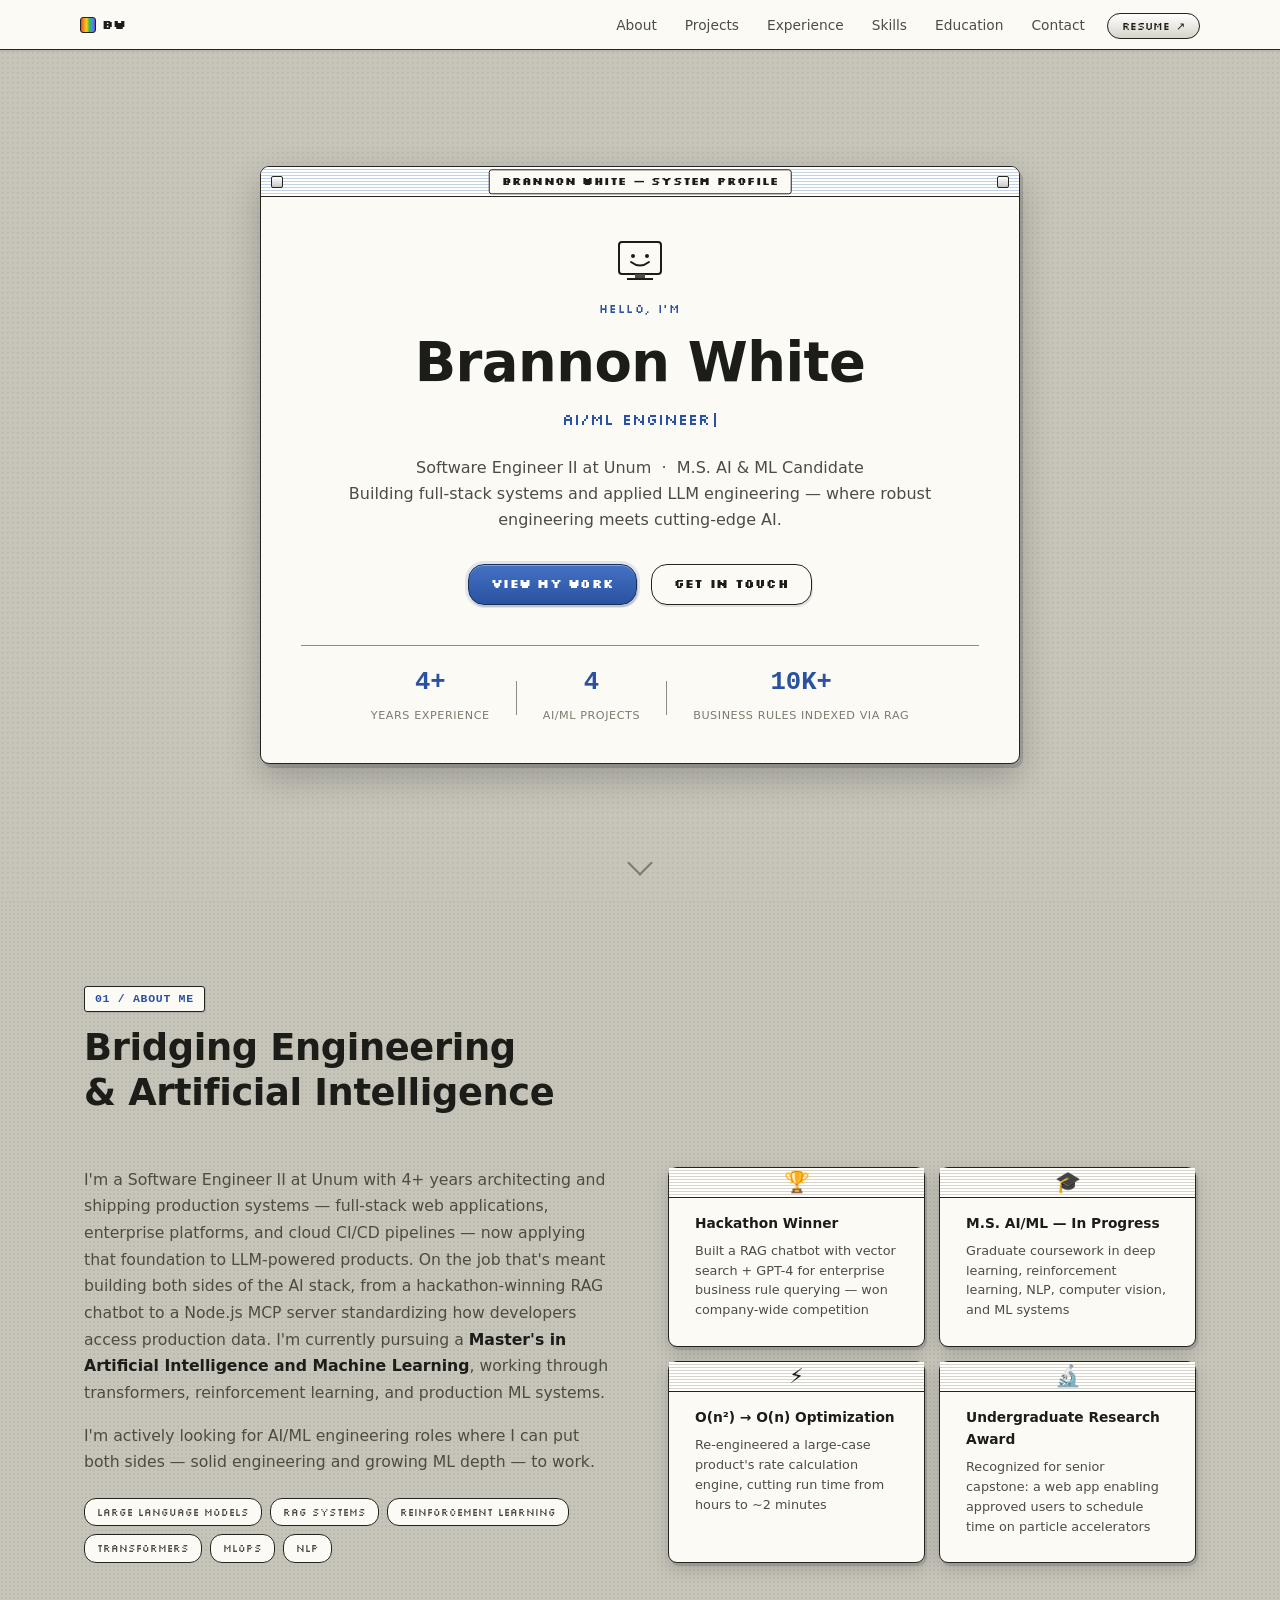
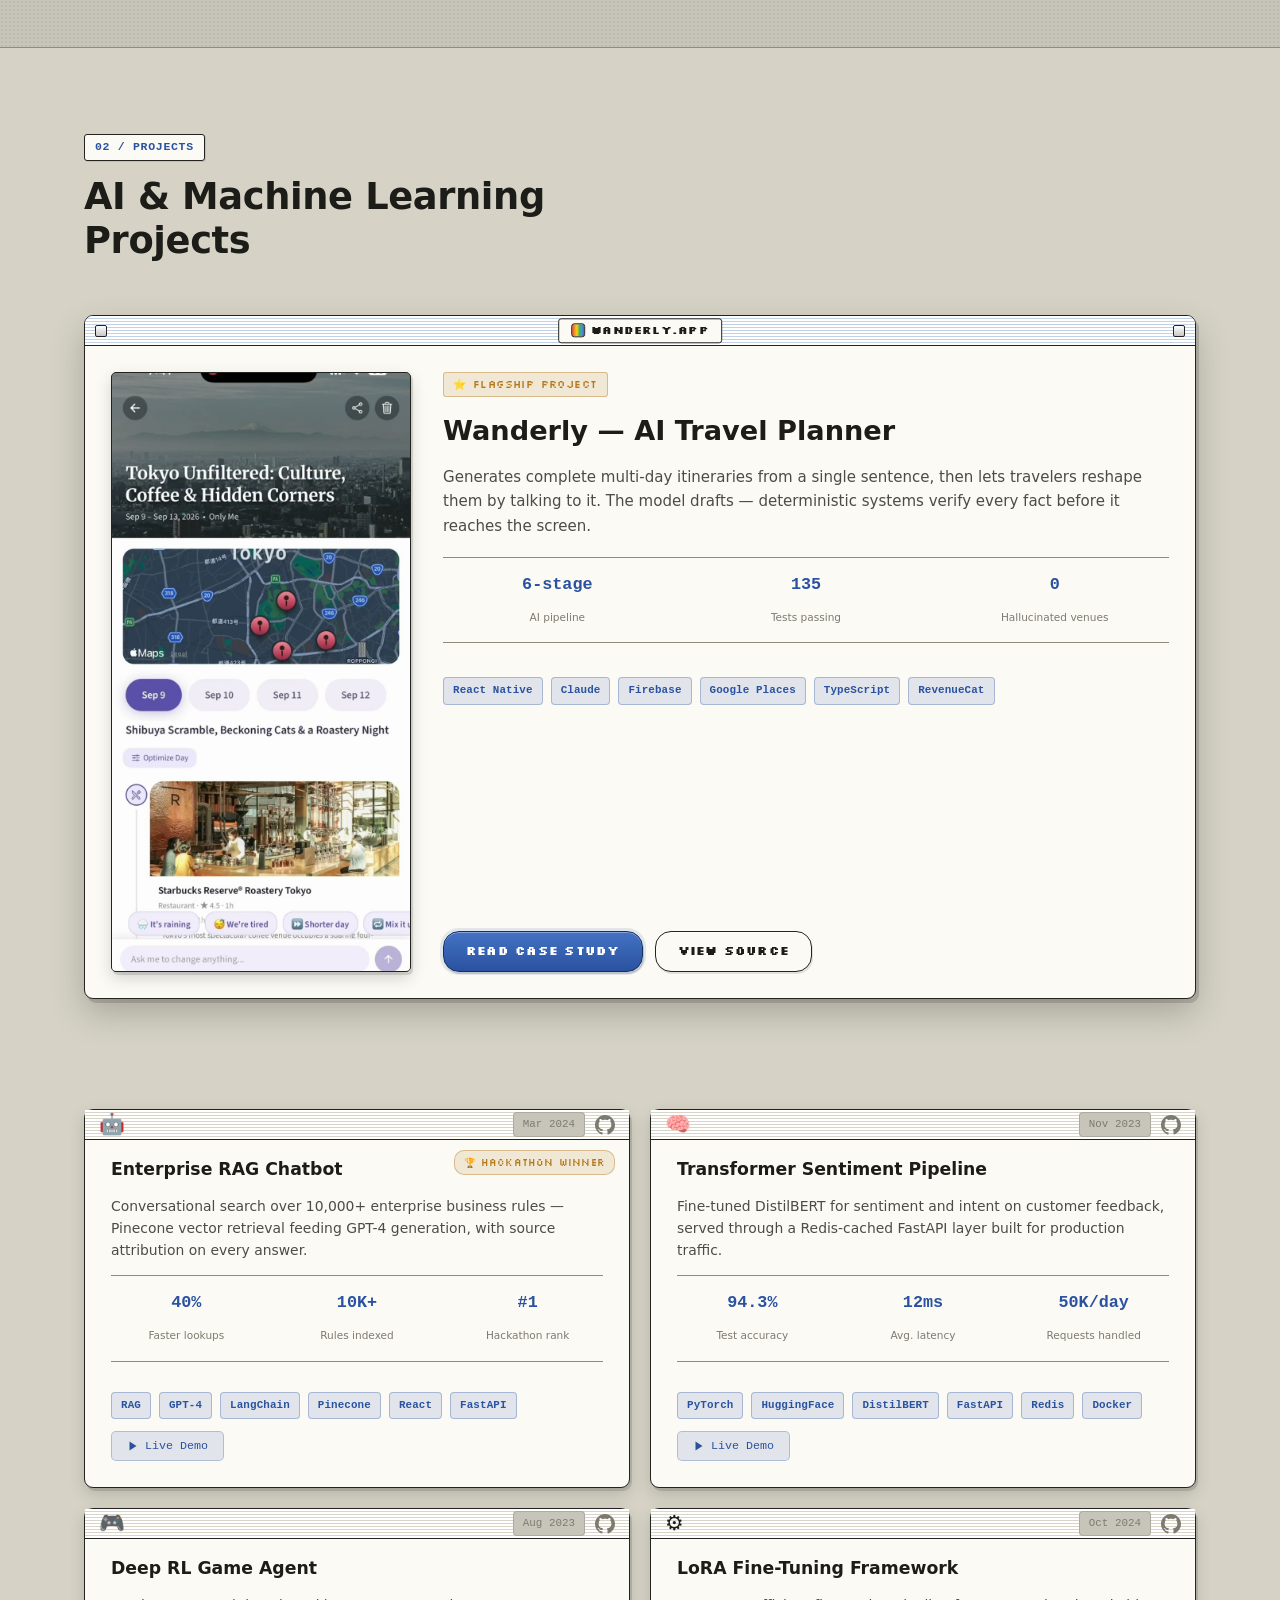
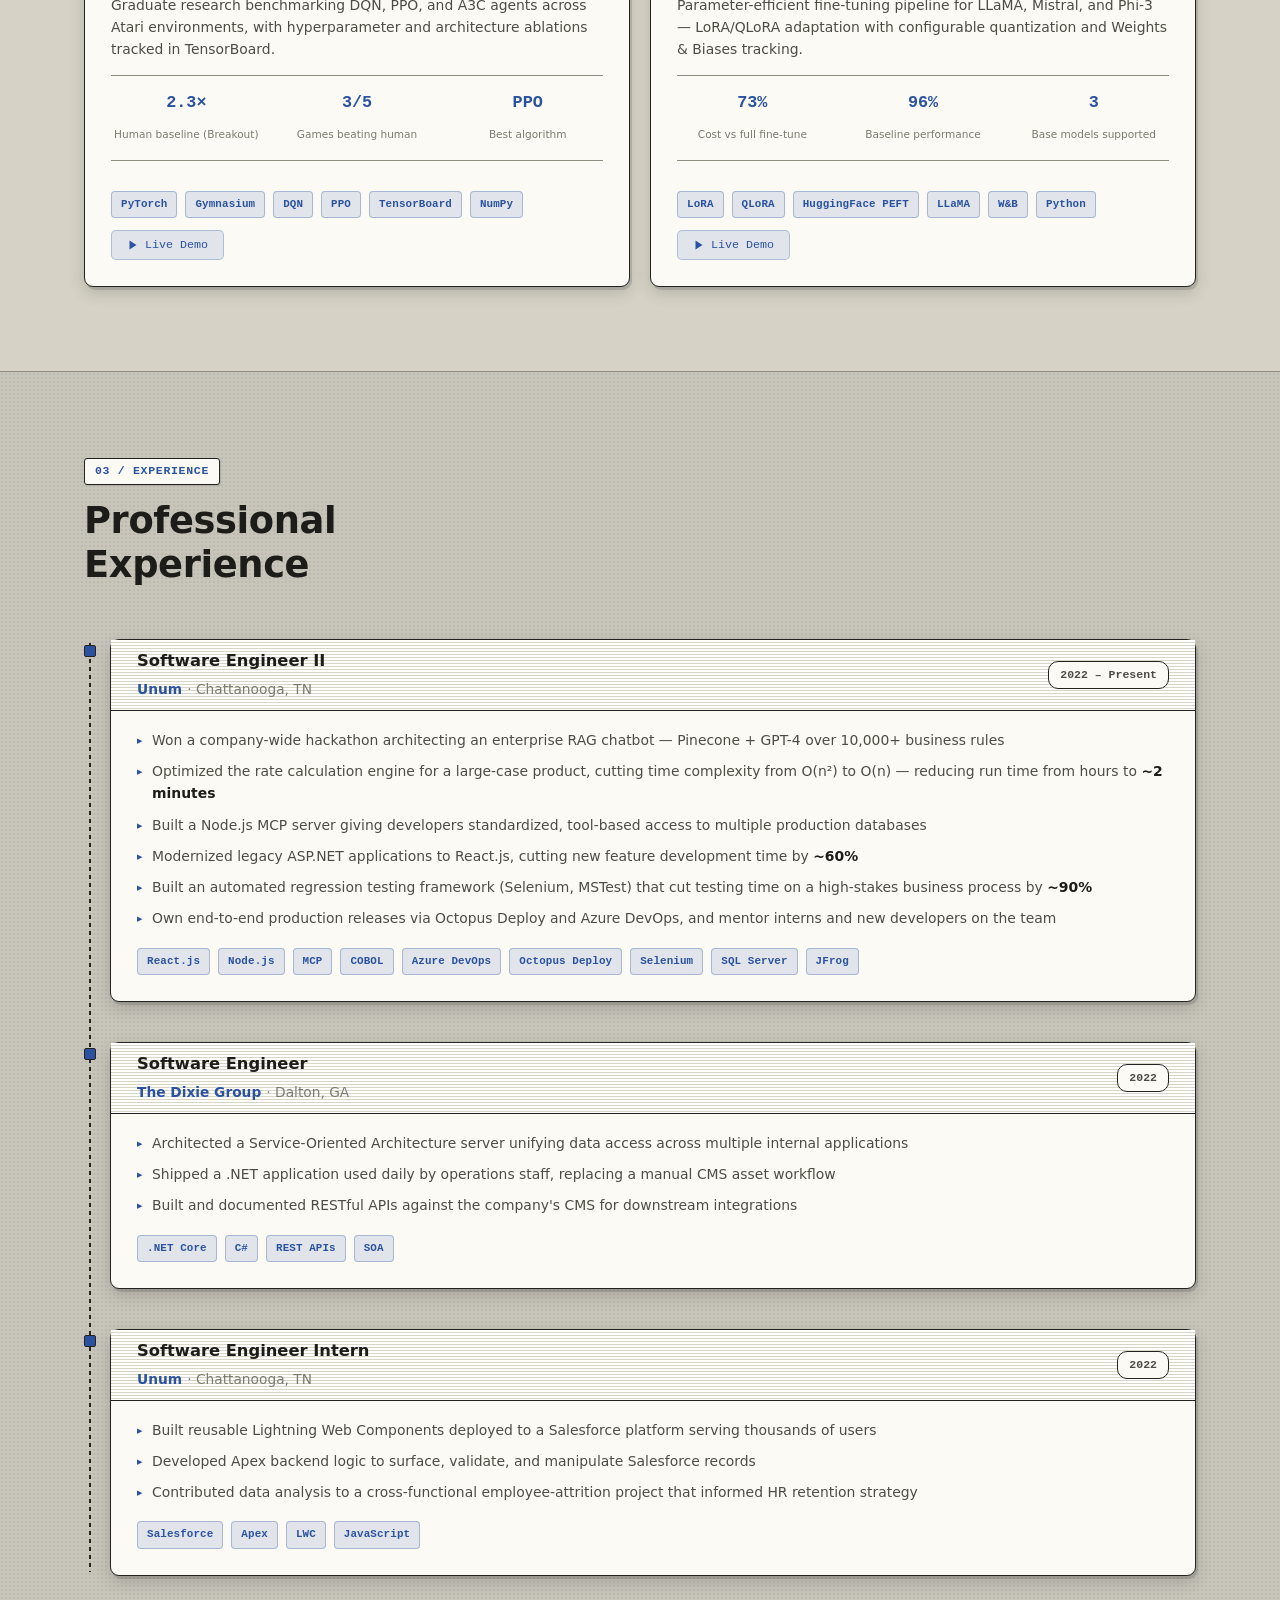
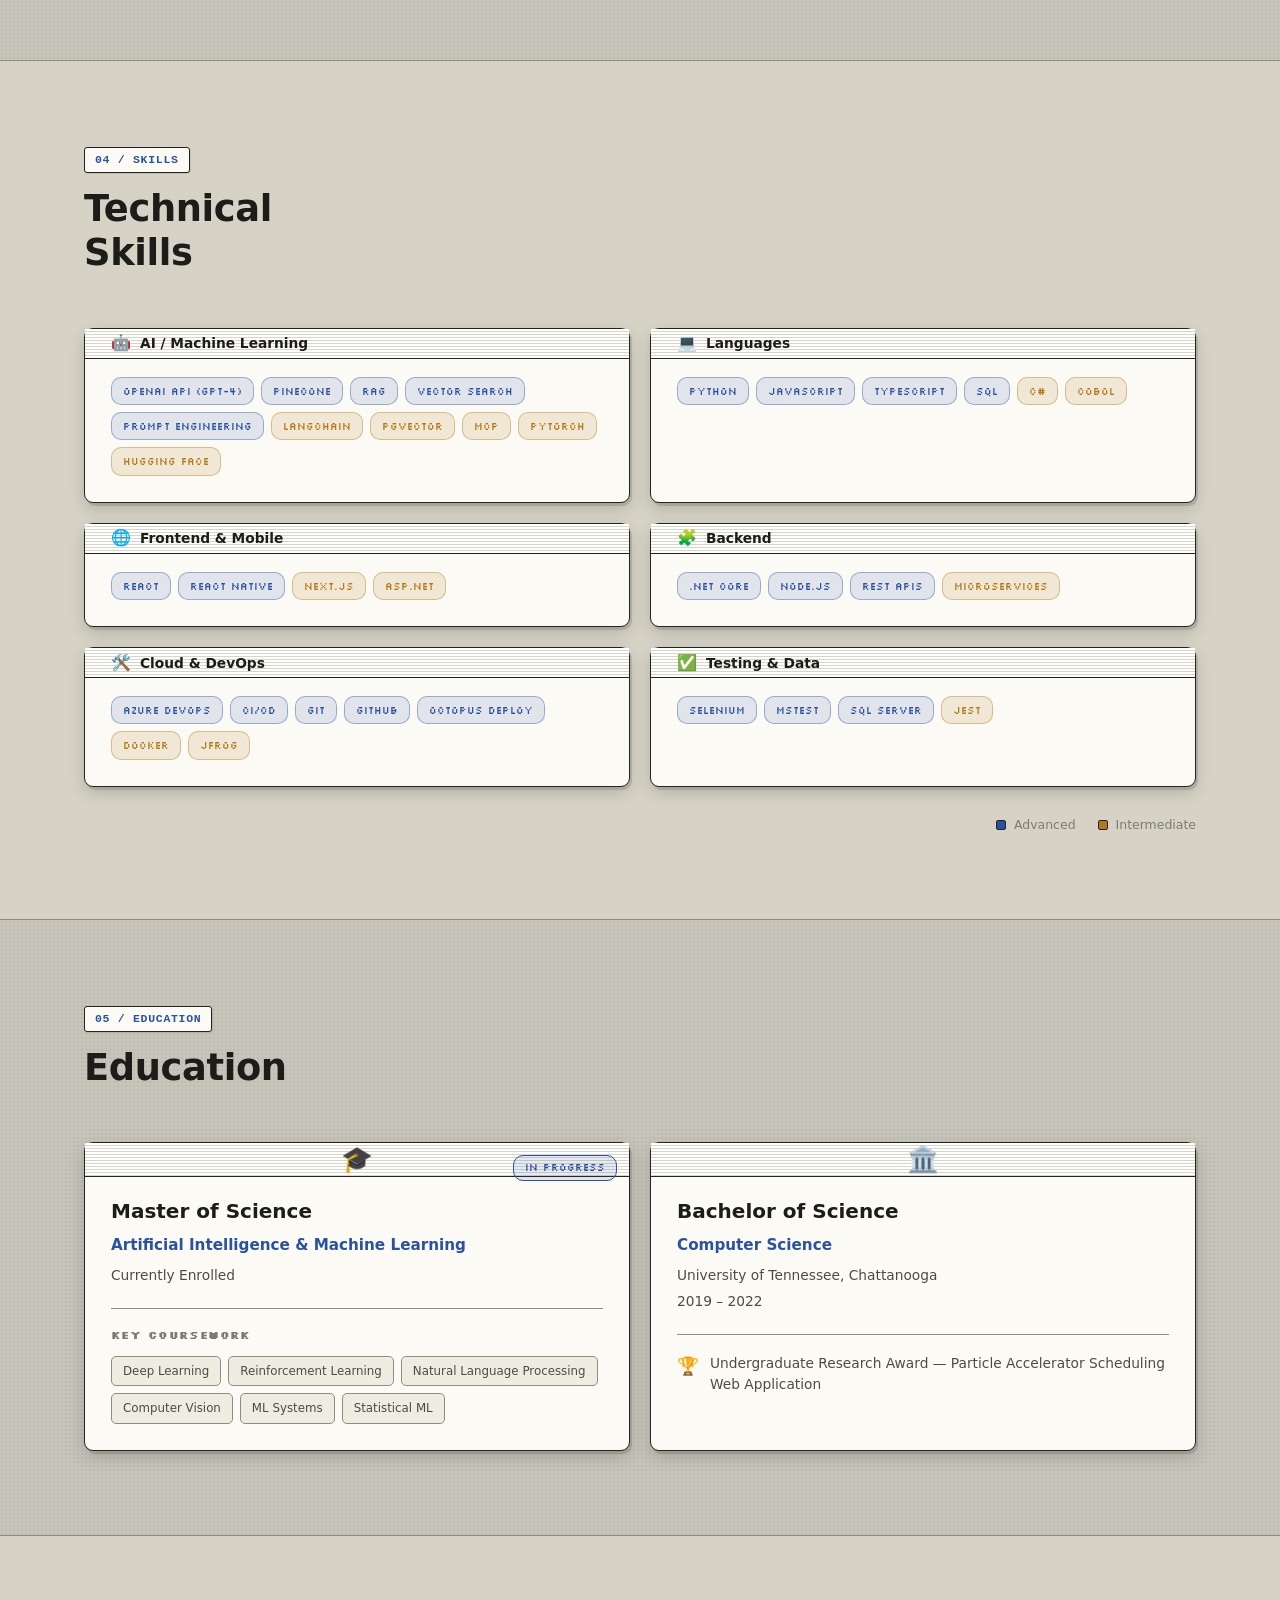
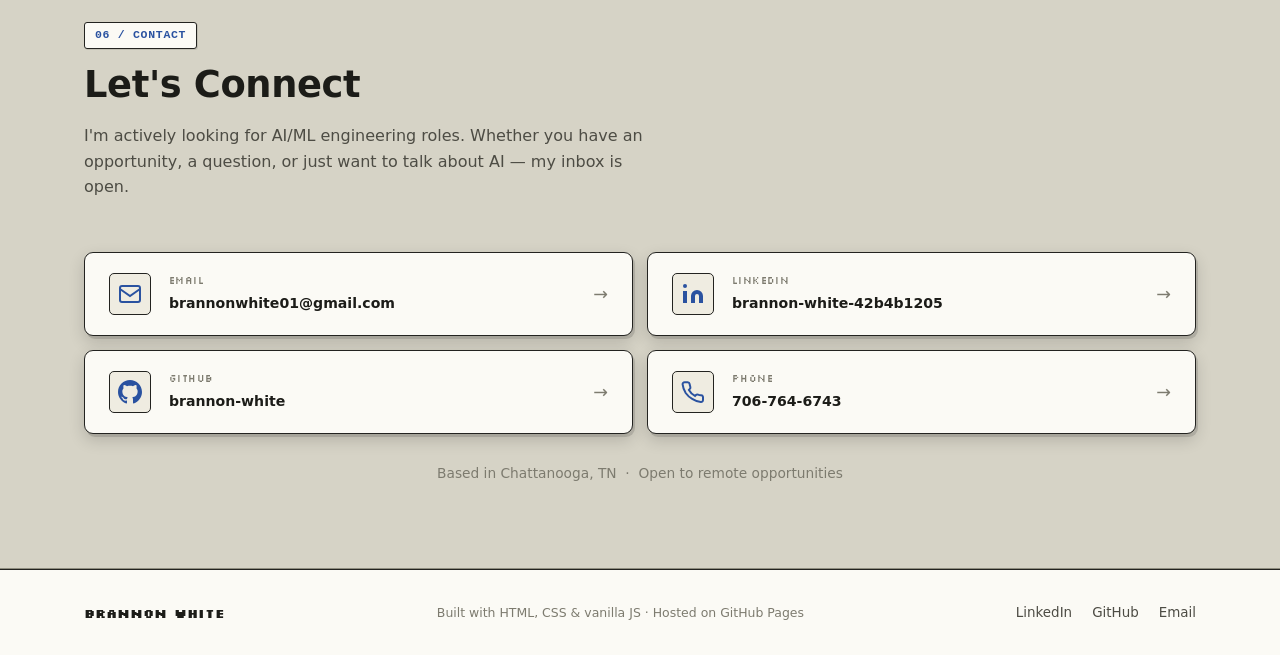
==== commit 6ff13158: "updated skills" ====
--- a/index.html
+++ b/index.html
@@ -64,7 +64,7 @@
                 </div>
                 <p class="hero-desc">
                     Software Engineer II at Unum &nbsp;·&nbsp; M.S. AI &amp; ML Candidate<br>
-                    Building intelligent systems where robust engineering meets cutting-edge AI.
+                    Building full-stack systems and applied LLM engineering — where robust engineering meets cutting-edge AI.
                 </p>
                 <div class="hero-actions">
                     <a href="#projects" class="btn btn-primary">View My Work</a>
@@ -82,8 +82,8 @@
                     </div>
                     <div class="stat-div"></div>
                     <div class="stat">
-                        <span class="stat-num">90%</span>
-                        <span class="stat-lbl">Testing Efficiency Gain</span>
+                        <span class="stat-num">10K+</span>
+                        <span class="stat-lbl">Business Rules Indexed via RAG</span>
                     </div>
                 </div>
             </div>
@@ -102,7 +102,7 @@
             </div>
             <div class="about-grid">
                 <div class="about-text reveal">
-                    <p>I'm a Software Engineer II at Unum with a background in full-stack development and legacy modernization, now shifting steadily toward ML and AI. I'm currently pursuing a <strong>Master's in Artificial Intelligence and Machine Learning</strong>, working through transformers, reinforcement learning, and production ML systems.</p>
+                    <p>I'm a Software Engineer II at Unum with 4+ years architecting and shipping production systems — full-stack web applications, enterprise platforms, and cloud CI/CD pipelines — now applying that foundation to LLM-powered products. On the job that's meant building both sides of the AI stack, from a hackathon-winning RAG chatbot to a Node.js MCP server standardizing how developers access production data. I'm currently pursuing a <strong>Master's in Artificial Intelligence and Machine Learning</strong>, working through transformers, reinforcement learning, and production ML systems.</p>
                     <p>I'm actively looking for AI/ML engineering roles where I can put both sides — solid engineering and growing ML depth — to work.</p>
                     <div class="interest-tags">
                         <span class="itag">Large Language Models</span>
@@ -126,8 +126,8 @@
                     </div>
                     <div class="about-card">
                         <div class="about-card-icon">⚡</div>
-                        <h3>90% Efficiency Gain</h3>
-                        <p>Led automated testing initiative that cut critical business process testing time by ~90%</p>
+                        <h3>O(n²) → O(n) Optimization</h3>
+                        <p>Re-engineered a large-case product's rate calculation engine, cutting run time from hours to ~2 minutes</p>
                     </div>
                     <div class="about-card">
                         <div class="about-card-icon">🔬</div>
@@ -339,13 +339,15 @@
                             <span class="tl-period">2022 – Present</span>
                         </div>
                         <ul class="tl-bullets">
+                            <li>Won a company-wide hackathon architecting an enterprise RAG chatbot — Pinecone + GPT-4 over 10,000+ business rules</li>
+                            <li>Optimized the rate calculation engine for a large-case product, cutting time complexity from O(n²) to O(n) — reducing run time from hours to <strong>~2 minutes</strong></li>
+                            <li>Built a Node.js MCP server giving developers standardized, tool-based access to multiple production databases</li>
                             <li>Modernized legacy ASP.NET applications to React.js, cutting new feature development time by <strong>~60%</strong></li>
                             <li>Built an automated regression testing framework (Selenium, MSTest) that cut testing time on a high-stakes business process by <strong>~90%</strong></li>
-                            <li>Won a company-wide hackathon architecting an enterprise RAG chatbot — Pinecone + GPT-4 over 10,000+ business rules</li>
                             <li>Own end-to-end production releases via Octopus Deploy and Azure DevOps, and mentor interns and new developers on the team</li>
                         </ul>
                         <div class="tag-row">
-                            <span class="tag">React.js</span><span class="tag">COBOL</span><span class="tag">Azure DevOps</span>
+                            <span class="tag">React.js</span><span class="tag">Node.js</span><span class="tag">MCP</span><span class="tag">COBOL</span><span class="tag">Azure DevOps</span>
                             <span class="tag">Octopus Deploy</span><span class="tag">Selenium</span><span class="tag">SQL Server</span><span class="tag">JFrog</span>
                         </div>
                     </div>
@@ -410,55 +412,66 @@
                 <div class="skill-cat reveal">
                     <h3 class="skill-cat-title"><span class="skill-icon">🤖</span>AI / Machine Learning</h3>
                     <div class="skill-tags">
-                        <span class="stag adv">PyTorch</span>
-                        <span class="stag adv">HuggingFace</span>
-                        <span class="stag adv">LangChain</span>
-                        <span class="stag adv">scikit-learn</span>
-                        <span class="stag adv">Pinecone DB</span>
-                        <span class="stag mid">OpenAI API</span>
-                        <span class="stag mid">RAG Systems</span>
-                        <span class="stag mid">LoRA / QLoRA</span>
-                        <span class="stag mid">TensorFlow</span>
-                        <span class="stag mid">Gymnasium</span>
+                        <span class="stag adv">OpenAI API (GPT-4)</span>
+                        <span class="stag adv">Pinecone</span>
+                        <span class="stag adv">RAG</span>
+                        <span class="stag adv">Vector Search</span>
+                        <span class="stag adv">Prompt Engineering</span>
+                        <span class="stag mid">LangChain</span>
+                        <span class="stag mid">pgvector</span>
+                        <span class="stag mid">MCP</span>
+                        <span class="stag mid">PyTorch</span>
+                        <span class="stag mid">Hugging Face</span>
                     </div>
                 </div>
                 <div class="skill-cat reveal">
-                    <h3 class="skill-cat-title"><span class="skill-icon">💻</span>Languages &amp; Databases</h3>
+                    <h3 class="skill-cat-title"><span class="skill-icon">💻</span>Languages</h3>
                     <div class="skill-tags">
                         <span class="stag adv">Python</span>
                         <span class="stag adv">JavaScript</span>
                         <span class="stag adv">TypeScript</span>
-                        <span class="stag adv">SQL Server</span>
+                        <span class="stag adv">SQL</span>
                         <span class="stag mid">C#</span>
                         <span class="stag mid">COBOL</span>
-                        <span class="stag mid">Apex</span>
                     </div>
                 </div>
                 <div class="skill-cat reveal">
                     <h3 class="skill-cat-title"><span class="skill-icon">🌐</span>Frontend &amp; Mobile</h3>
                     <div class="skill-tags">
-                        <span class="stag adv">React.js</span>
+                        <span class="stag adv">React</span>
                         <span class="stag adv">React Native</span>
-                        <span class="stag adv">Node.js</span>
-                        <span class="stag adv">.NET Core</span>
-                        <span class="stag mid">FastAPI</span>
                         <span class="stag mid">Next.js</span>
                         <span class="stag mid">ASP.NET</span>
                     </div>
                 </div>
                 <div class="skill-cat reveal">
-                    <h3 class="skill-cat-title"><span class="skill-icon">🛠️</span>DevOps &amp; Tools</h3>
+                    <h3 class="skill-cat-title"><span class="skill-icon">🧩</span>Backend</h3>
+                    <div class="skill-tags">
+                        <span class="stag adv">.NET Core</span>
+                        <span class="stag adv">Node.js</span>
+                        <span class="stag adv">REST APIs</span>
+                        <span class="stag mid">Microservices</span>
+                    </div>
+                </div>
+                <div class="skill-cat reveal">
+                    <h3 class="skill-cat-title"><span class="skill-icon">🛠️</span>Cloud &amp; DevOps</h3>
                     <div class="skill-tags">
                         <span class="stag adv">Azure DevOps</span>
+                        <span class="stag adv">CI/CD</span>
+                        <span class="stag adv">Git</span>
                         <span class="stag adv">GitHub</span>
                         <span class="stag adv">Octopus Deploy</span>
+                        <span class="stag mid">Docker</span>
+                        <span class="stag mid">JFrog</span>
+                    </div>
+                </div>
+                <div class="skill-cat reveal">
+                    <h3 class="skill-cat-title"><span class="skill-icon">✅</span>Testing &amp; Data</h3>
+                    <div class="skill-tags">
                         <span class="stag adv">Selenium</span>
-                        <span class="stag adv">Jest</span>
-                        <span class="stag mid">JFrog</span>
-                        <span class="stag mid">Docker</span>
-                        <span class="stag mid">MLflow</span>
-                        <span class="stag mid">Weights &amp; Biases</span>
-                        <span class="stag mid">MSTest</span>
+                        <span class="stag adv">MSTest</span>
+                        <span class="stag adv">SQL Server</span>
+                        <span class="stag mid">Jest</span>
                     </div>
                 </div>
             </div>
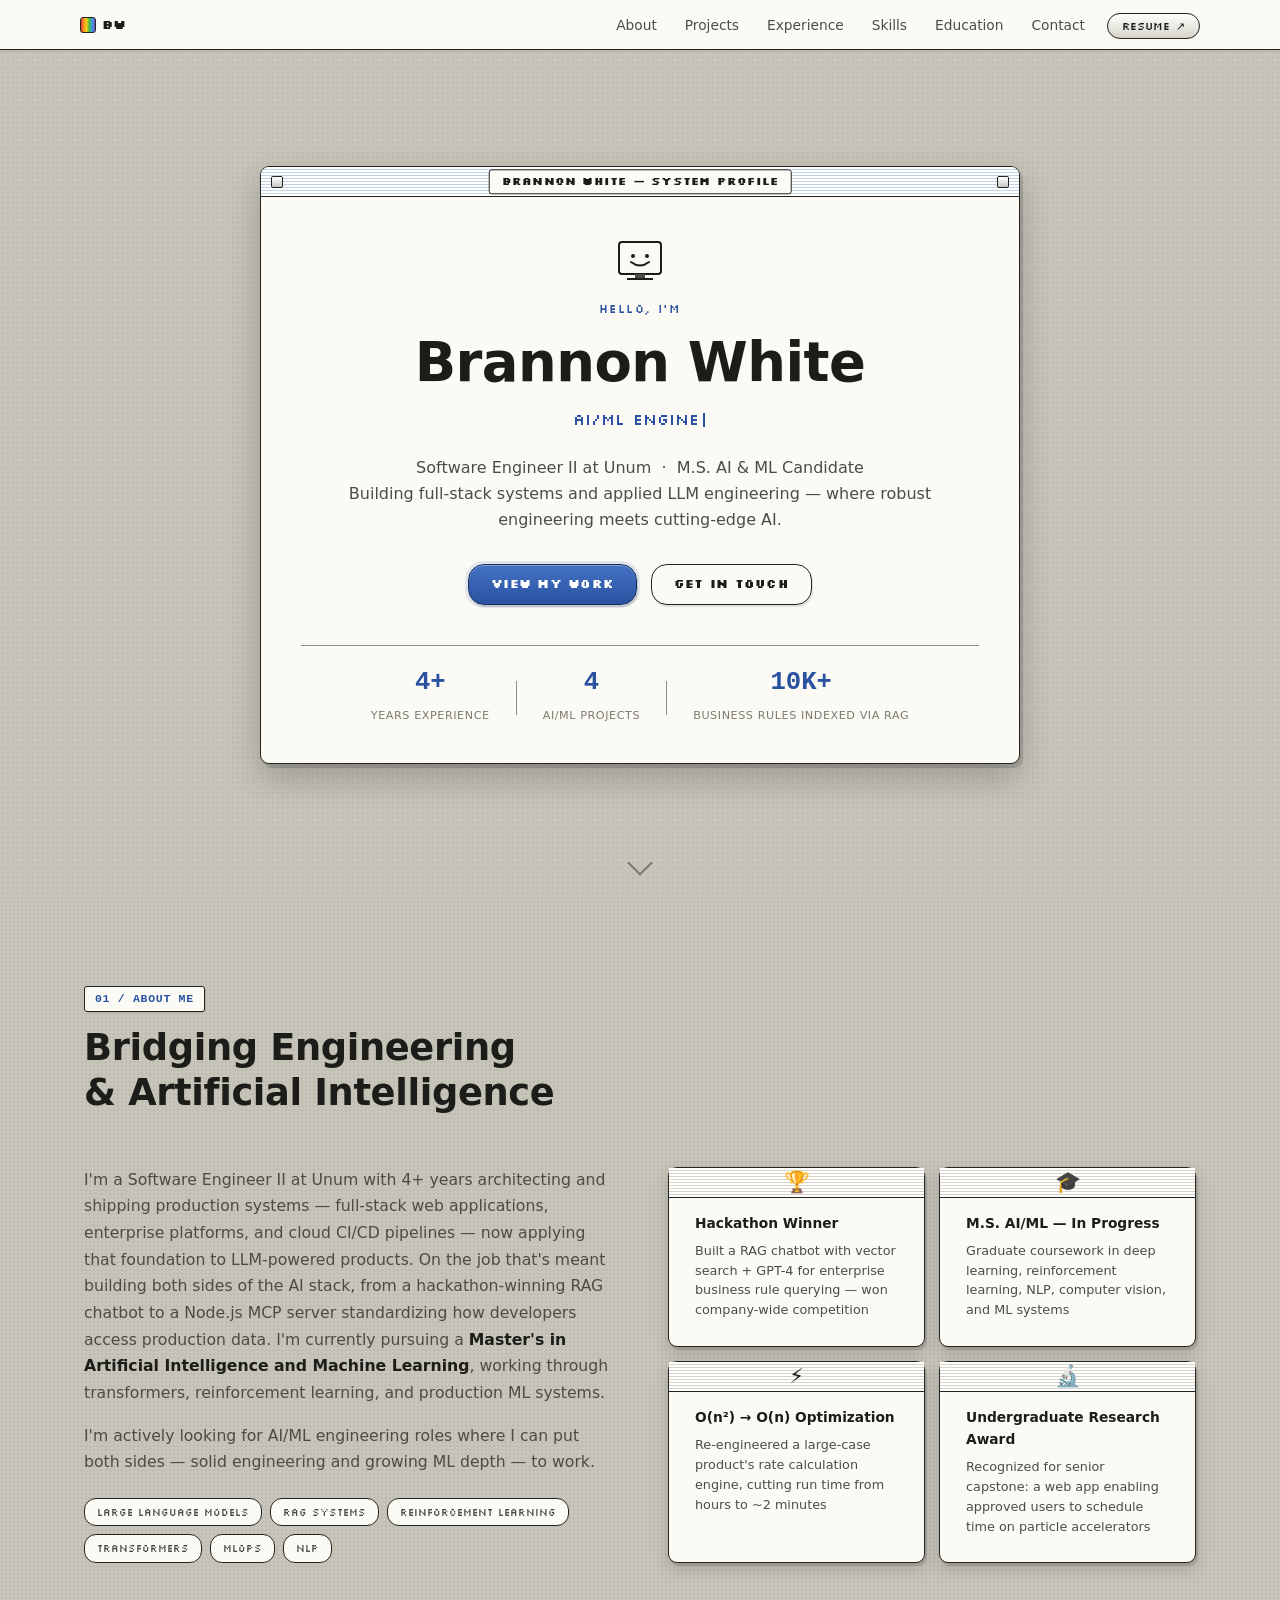
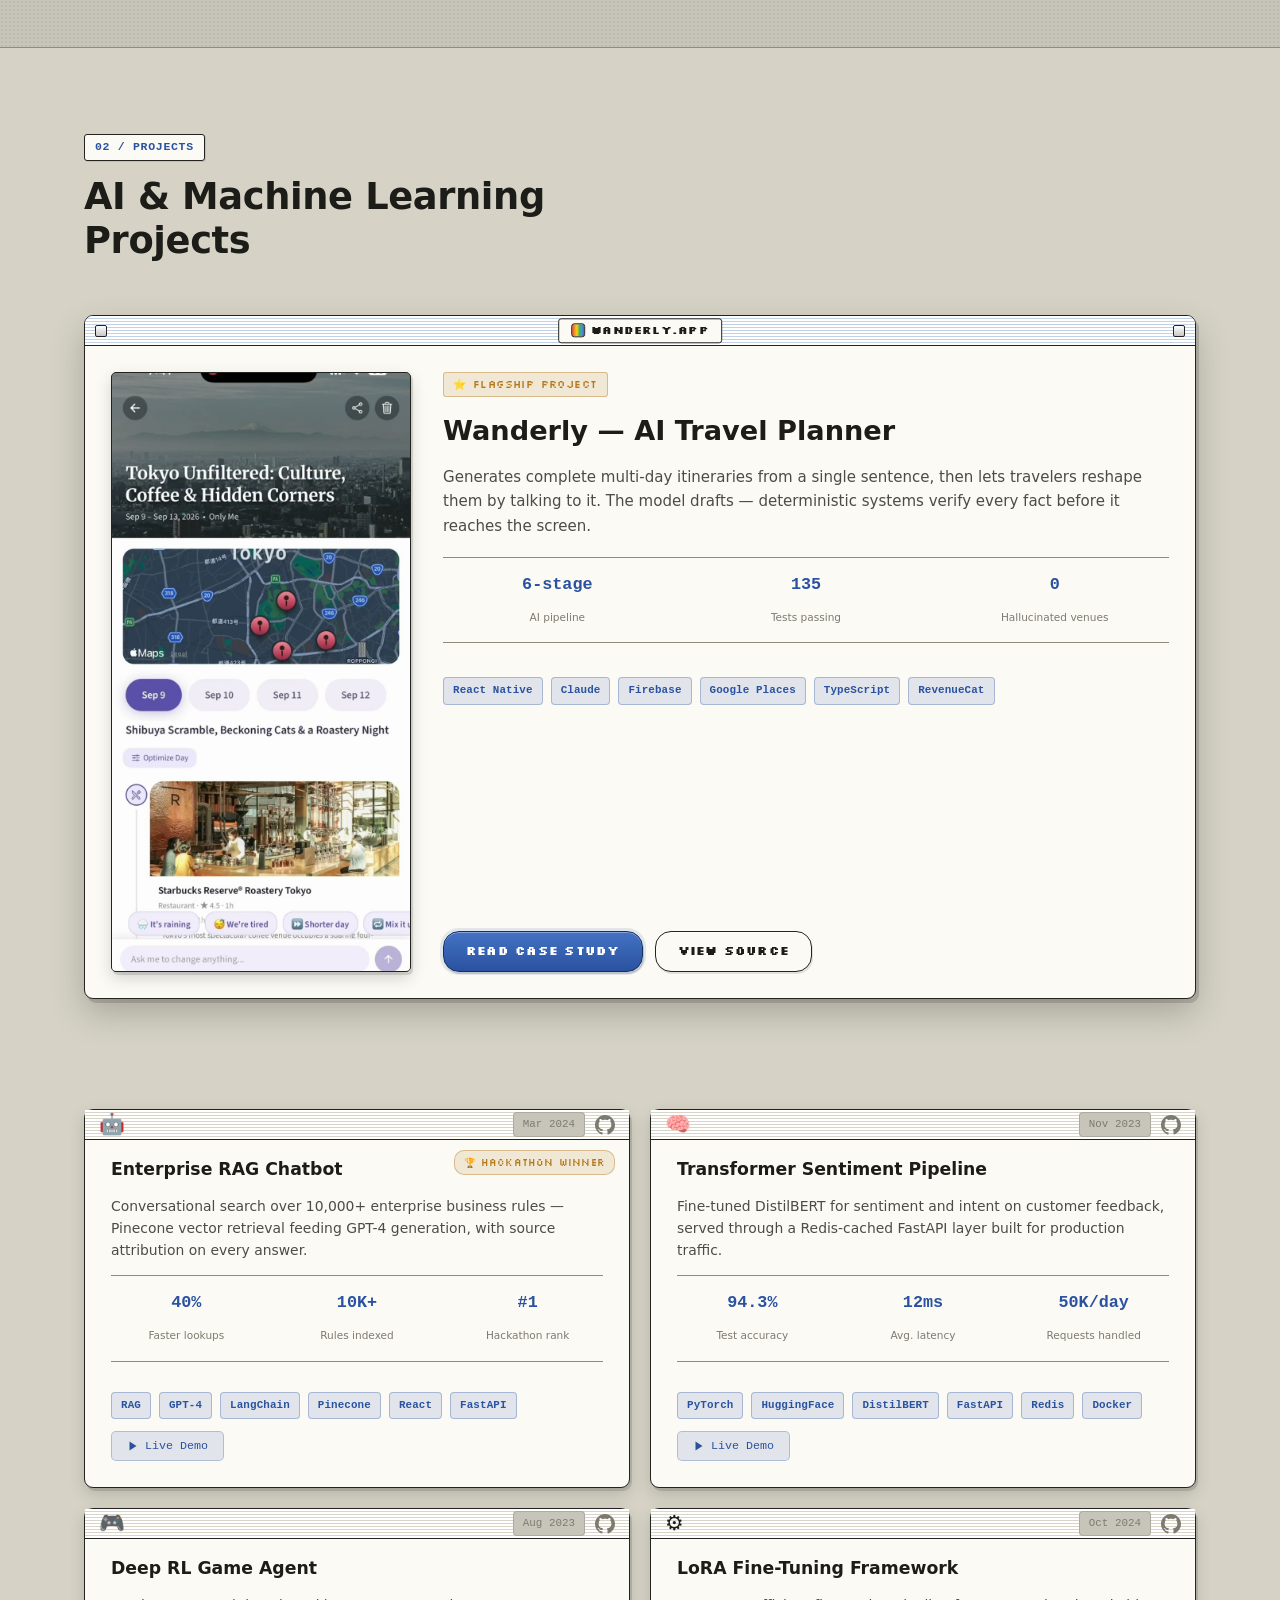
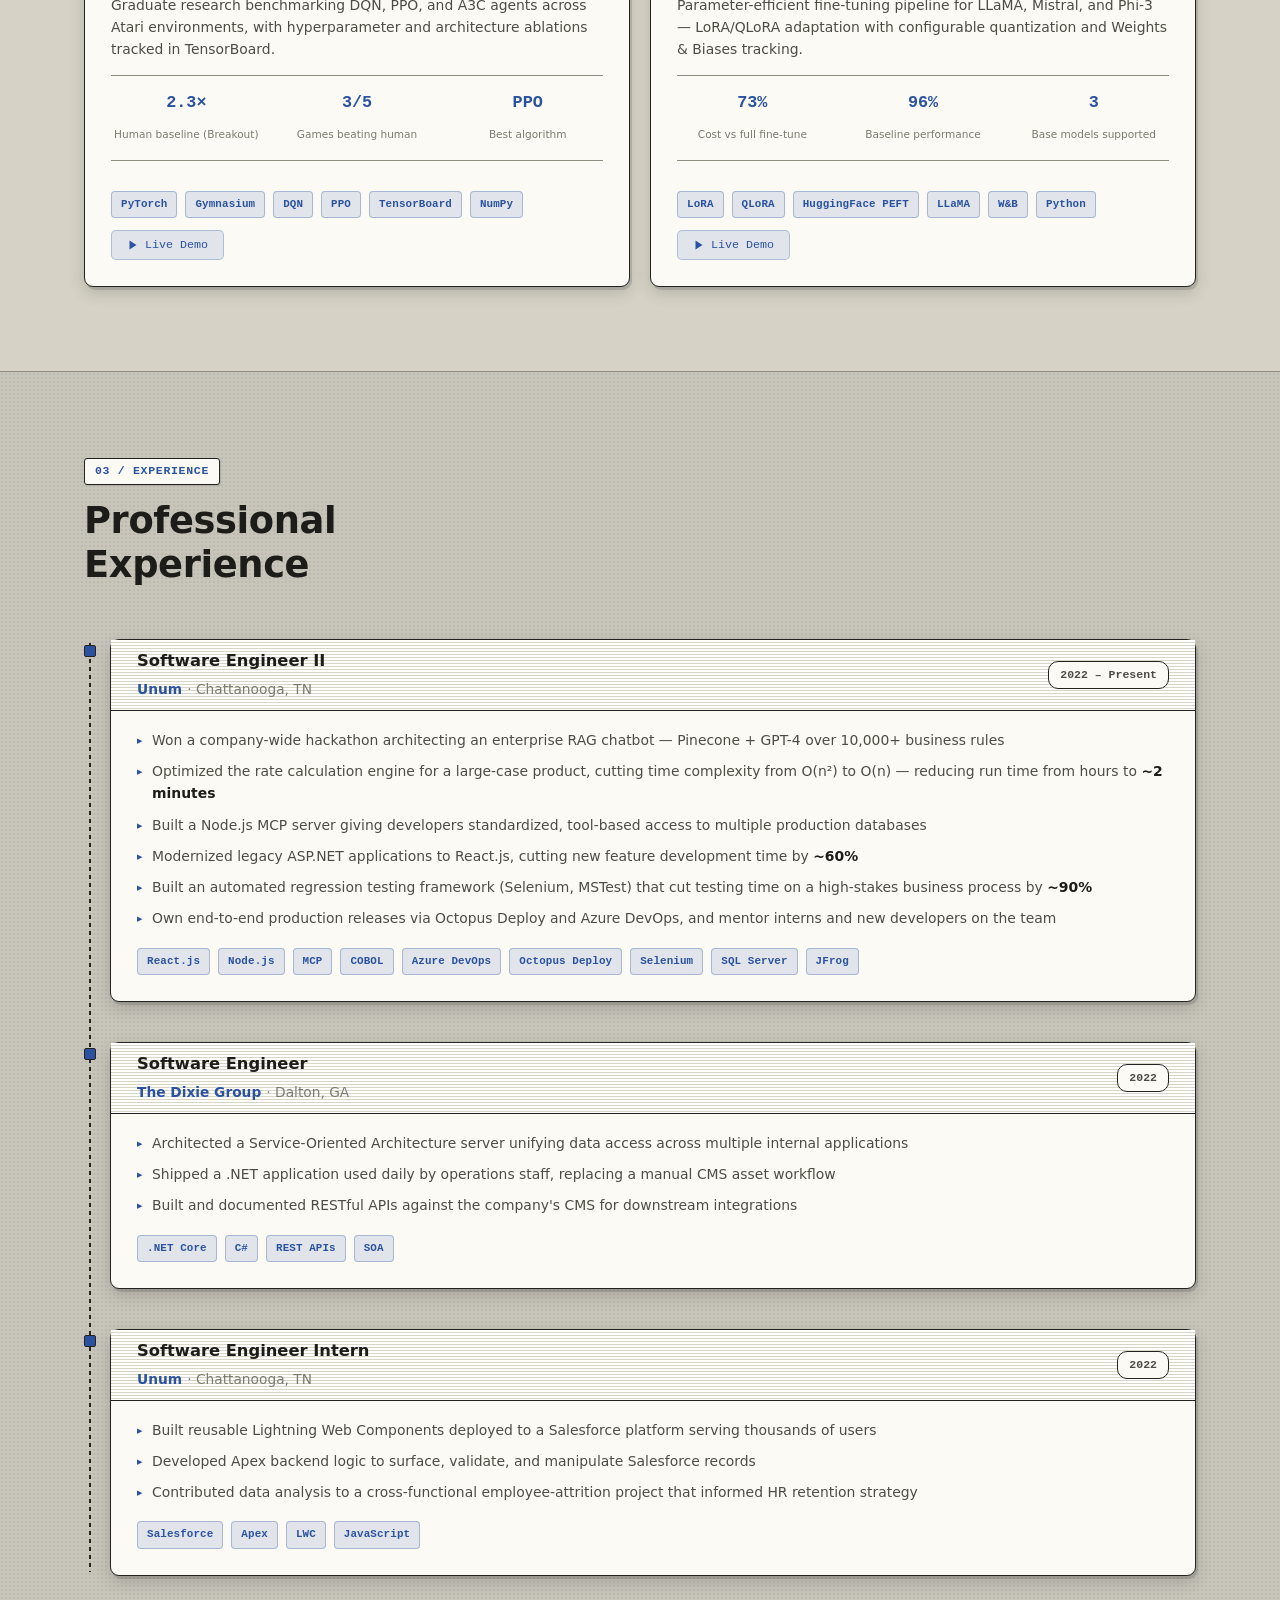
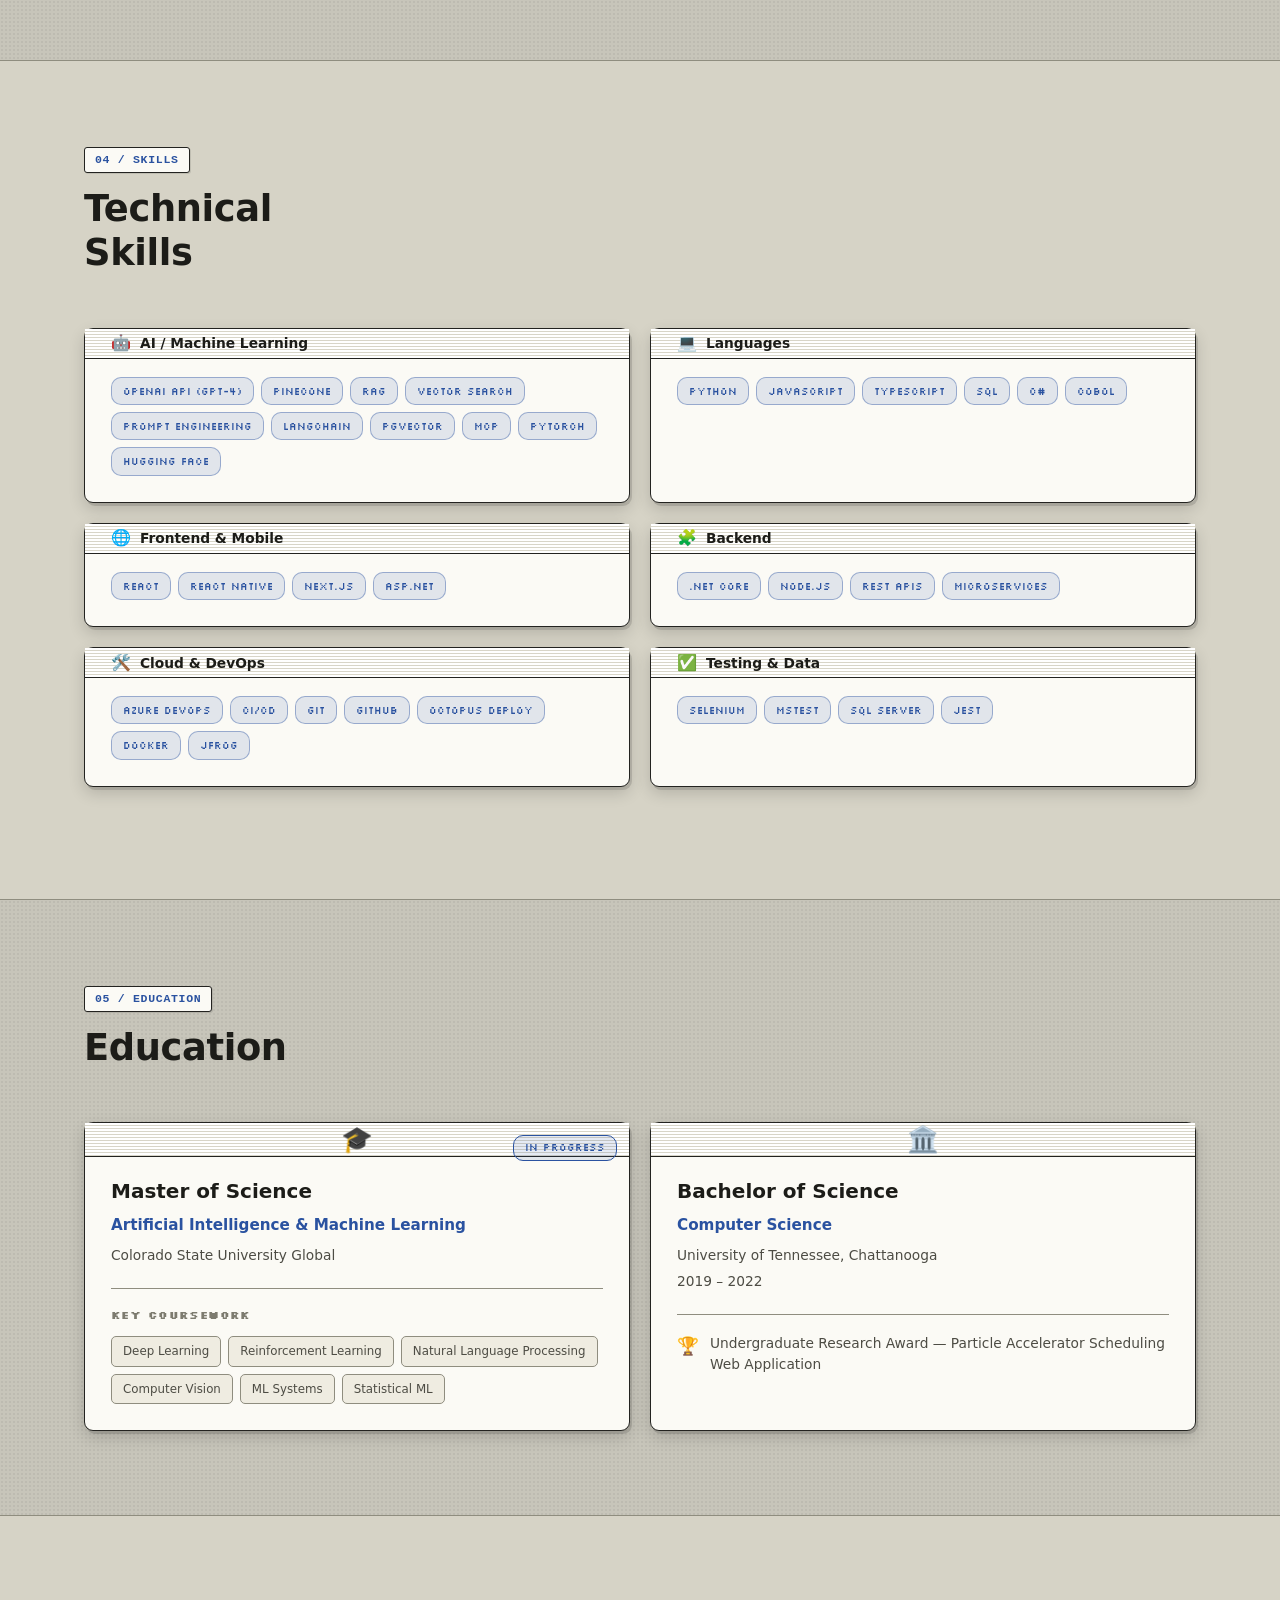
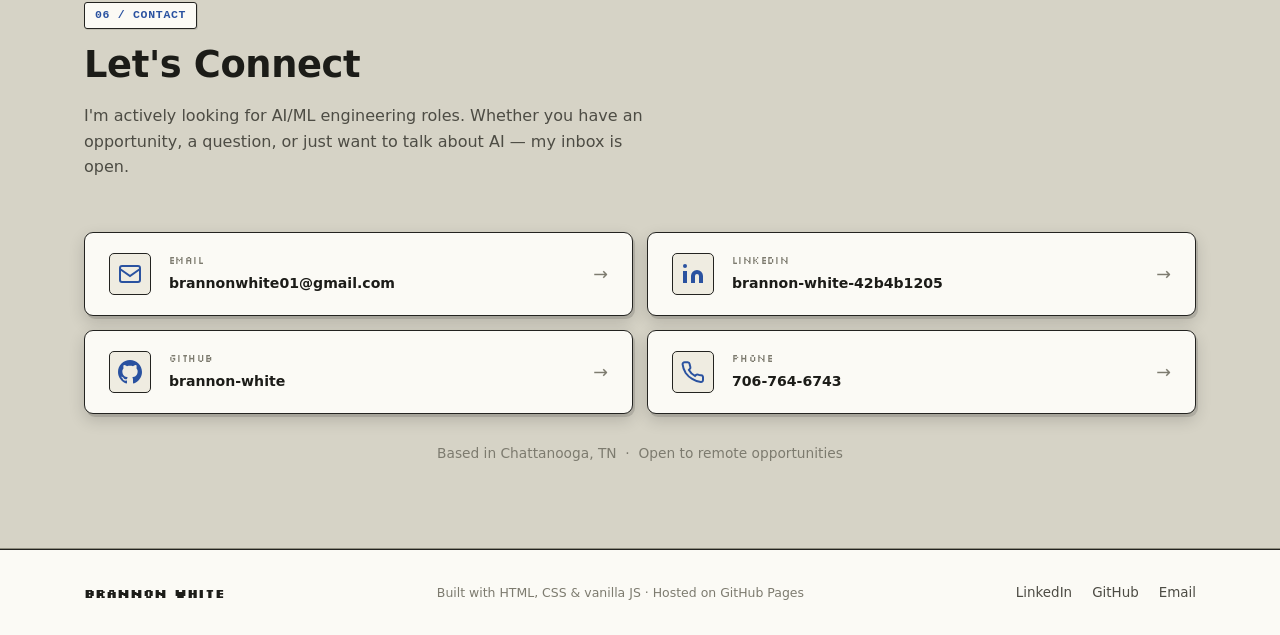
==== commit 1a694795: "text updates" ====
--- a/index.html
+++ b/index.html
@@ -412,72 +412,68 @@
                 <div class="skill-cat reveal">
                     <h3 class="skill-cat-title"><span class="skill-icon">🤖</span>AI / Machine Learning</h3>
                     <div class="skill-tags">
-                        <span class="stag adv">OpenAI API (GPT-4)</span>
-                        <span class="stag adv">Pinecone</span>
-                        <span class="stag adv">RAG</span>
-                        <span class="stag adv">Vector Search</span>
-                        <span class="stag adv">Prompt Engineering</span>
-                        <span class="stag mid">LangChain</span>
-                        <span class="stag mid">pgvector</span>
-                        <span class="stag mid">MCP</span>
-                        <span class="stag mid">PyTorch</span>
-                        <span class="stag mid">Hugging Face</span>
+                        <span class="stag">OpenAI API (GPT-4)</span>
+                        <span class="stag">Pinecone</span>
+                        <span class="stag">RAG</span>
+                        <span class="stag">Vector Search</span>
+                        <span class="stag">Prompt Engineering</span>
+                        <span class="stag">LangChain</span>
+                        <span class="stag">pgvector</span>
+                        <span class="stag">MCP</span>
+                        <span class="stag">PyTorch</span>
+                        <span class="stag">Hugging Face</span>
                     </div>
                 </div>
                 <div class="skill-cat reveal">
                     <h3 class="skill-cat-title"><span class="skill-icon">💻</span>Languages</h3>
                     <div class="skill-tags">
-                        <span class="stag adv">Python</span>
-                        <span class="stag adv">JavaScript</span>
-                        <span class="stag adv">TypeScript</span>
-                        <span class="stag adv">SQL</span>
-                        <span class="stag mid">C#</span>
-                        <span class="stag mid">COBOL</span>
+                        <span class="stag">Python</span>
+                        <span class="stag">JavaScript</span>
+                        <span class="stag">TypeScript</span>
+                        <span class="stag">SQL</span>
+                        <span class="stag">C#</span>
+                        <span class="stag">COBOL</span>
                     </div>
                 </div>
                 <div class="skill-cat reveal">
                     <h3 class="skill-cat-title"><span class="skill-icon">🌐</span>Frontend &amp; Mobile</h3>
                     <div class="skill-tags">
-                        <span class="stag adv">React</span>
-                        <span class="stag adv">React Native</span>
-                        <span class="stag mid">Next.js</span>
-                        <span class="stag mid">ASP.NET</span>
+                        <span class="stag">React</span>
+                        <span class="stag">React Native</span>
+                        <span class="stag">Next.js</span>
+                        <span class="stag">ASP.NET</span>
                     </div>
                 </div>
                 <div class="skill-cat reveal">
                     <h3 class="skill-cat-title"><span class="skill-icon">🧩</span>Backend</h3>
                     <div class="skill-tags">
-                        <span class="stag adv">.NET Core</span>
-                        <span class="stag adv">Node.js</span>
-                        <span class="stag adv">REST APIs</span>
-                        <span class="stag mid">Microservices</span>
+                        <span class="stag">.NET Core</span>
+                        <span class="stag">Node.js</span>
+                        <span class="stag">REST APIs</span>
+                        <span class="stag">Microservices</span>
                     </div>
                 </div>
                 <div class="skill-cat reveal">
                     <h3 class="skill-cat-title"><span class="skill-icon">🛠️</span>Cloud &amp; DevOps</h3>
                     <div class="skill-tags">
-                        <span class="stag adv">Azure DevOps</span>
-                        <span class="stag adv">CI/CD</span>
-                        <span class="stag adv">Git</span>
-                        <span class="stag adv">GitHub</span>
-                        <span class="stag adv">Octopus Deploy</span>
-                        <span class="stag mid">Docker</span>
-                        <span class="stag mid">JFrog</span>
+                        <span class="stag">Azure DevOps</span>
+                        <span class="stag">CI/CD</span>
+                        <span class="stag">Git</span>
+                        <span class="stag">GitHub</span>
+                        <span class="stag">Octopus Deploy</span>
+                        <span class="stag">Docker</span>
+                        <span class="stag">JFrog</span>
                     </div>
                 </div>
                 <div class="skill-cat reveal">
                     <h3 class="skill-cat-title"><span class="skill-icon">✅</span>Testing &amp; Data</h3>
                     <div class="skill-tags">
-                        <span class="stag adv">Selenium</span>
-                        <span class="stag adv">MSTest</span>
-                        <span class="stag adv">SQL Server</span>
-                        <span class="stag mid">Jest</span>
-                    </div>
-                </div>
-            </div>
-            <div class="skill-legend reveal">
-                <span class="leg-item"><span class="leg-dot adv"></span>Advanced</span>
-                <span class="leg-item"><span class="leg-dot mid"></span>Intermediate</span>
+                        <span class="stag">Selenium</span>
+                        <span class="stag">MSTest</span>
+                        <span class="stag">SQL Server</span>
+                        <span class="stag">Jest</span>
+                    </div>
+                </div>
             </div>
         </div>
     </section>
@@ -495,7 +491,7 @@
                     <div class="edu-icon">🎓</div>
                     <h3 class="edu-degree">Master of Science</h3>
                     <p class="edu-field">Artificial Intelligence &amp; Machine Learning</p>
-                    <p class="edu-school">Currently Enrolled</p>
+                    <p class="edu-school">Colorado State University Global</p>
                     <div class="edu-courses">
                         <h4>Key Coursework</h4>
                         <div class="course-tags">
--- a/css/styles.css
+++ b/css/styles.css
@@ -882,44 +882,11 @@
     border-radius: 10px;
     font-weight: 500;
     transition: all var(--transition);
-}
-
-.stag.adv {
     background: var(--accent-dim);
     color: var(--accent);
     border: 1px solid rgba(42, 82, 160, 0.4);
 }
-.stag.adv:hover { background: rgba(42, 82, 160, 0.2); }
-
-.stag.mid {
-    background: var(--gold-dim);
-    color: var(--gold);
-    border: 1px solid rgba(180, 121, 26, 0.4);
-}
-.stag.mid:hover { background: rgba(180, 121, 26, 0.22); }
-
-.skill-legend {
-    display: flex;
-    gap: 22px;
-    justify-content: flex-end;
-}
-
-.leg-item {
-    display: flex;
-    align-items: center;
-    gap: 8px;
-    font-size: 0.78rem;
-    color: var(--ink-3);
-}
-
-.leg-dot {
-    width: 10px;
-    height: 10px;
-    border-radius: 2px;
-    border: 1px solid var(--line-strong);
-}
-.leg-dot.adv { background: var(--accent); }
-.leg-dot.mid { background: var(--gold); }
+.stag:hover { background: rgba(42, 82, 160, 0.2); }
 
 /* ═══════════════════════════════════════
    Education
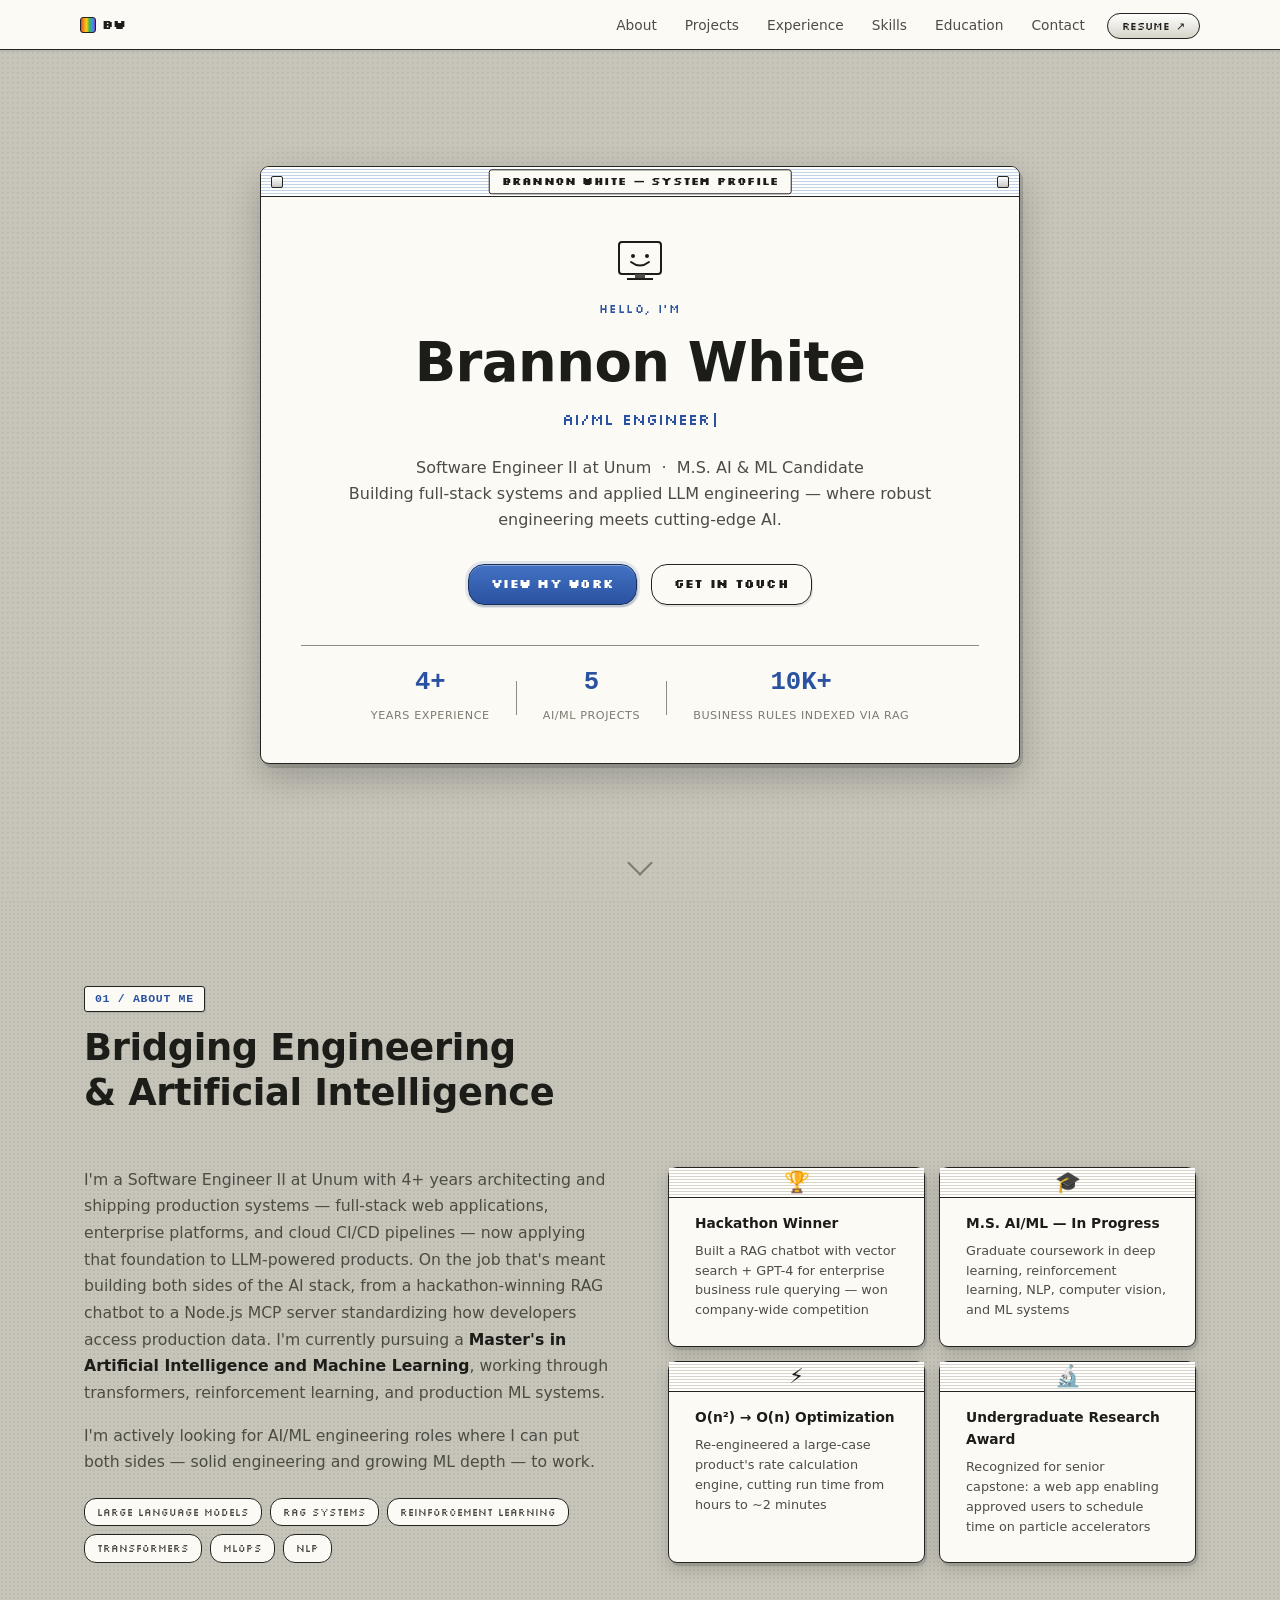
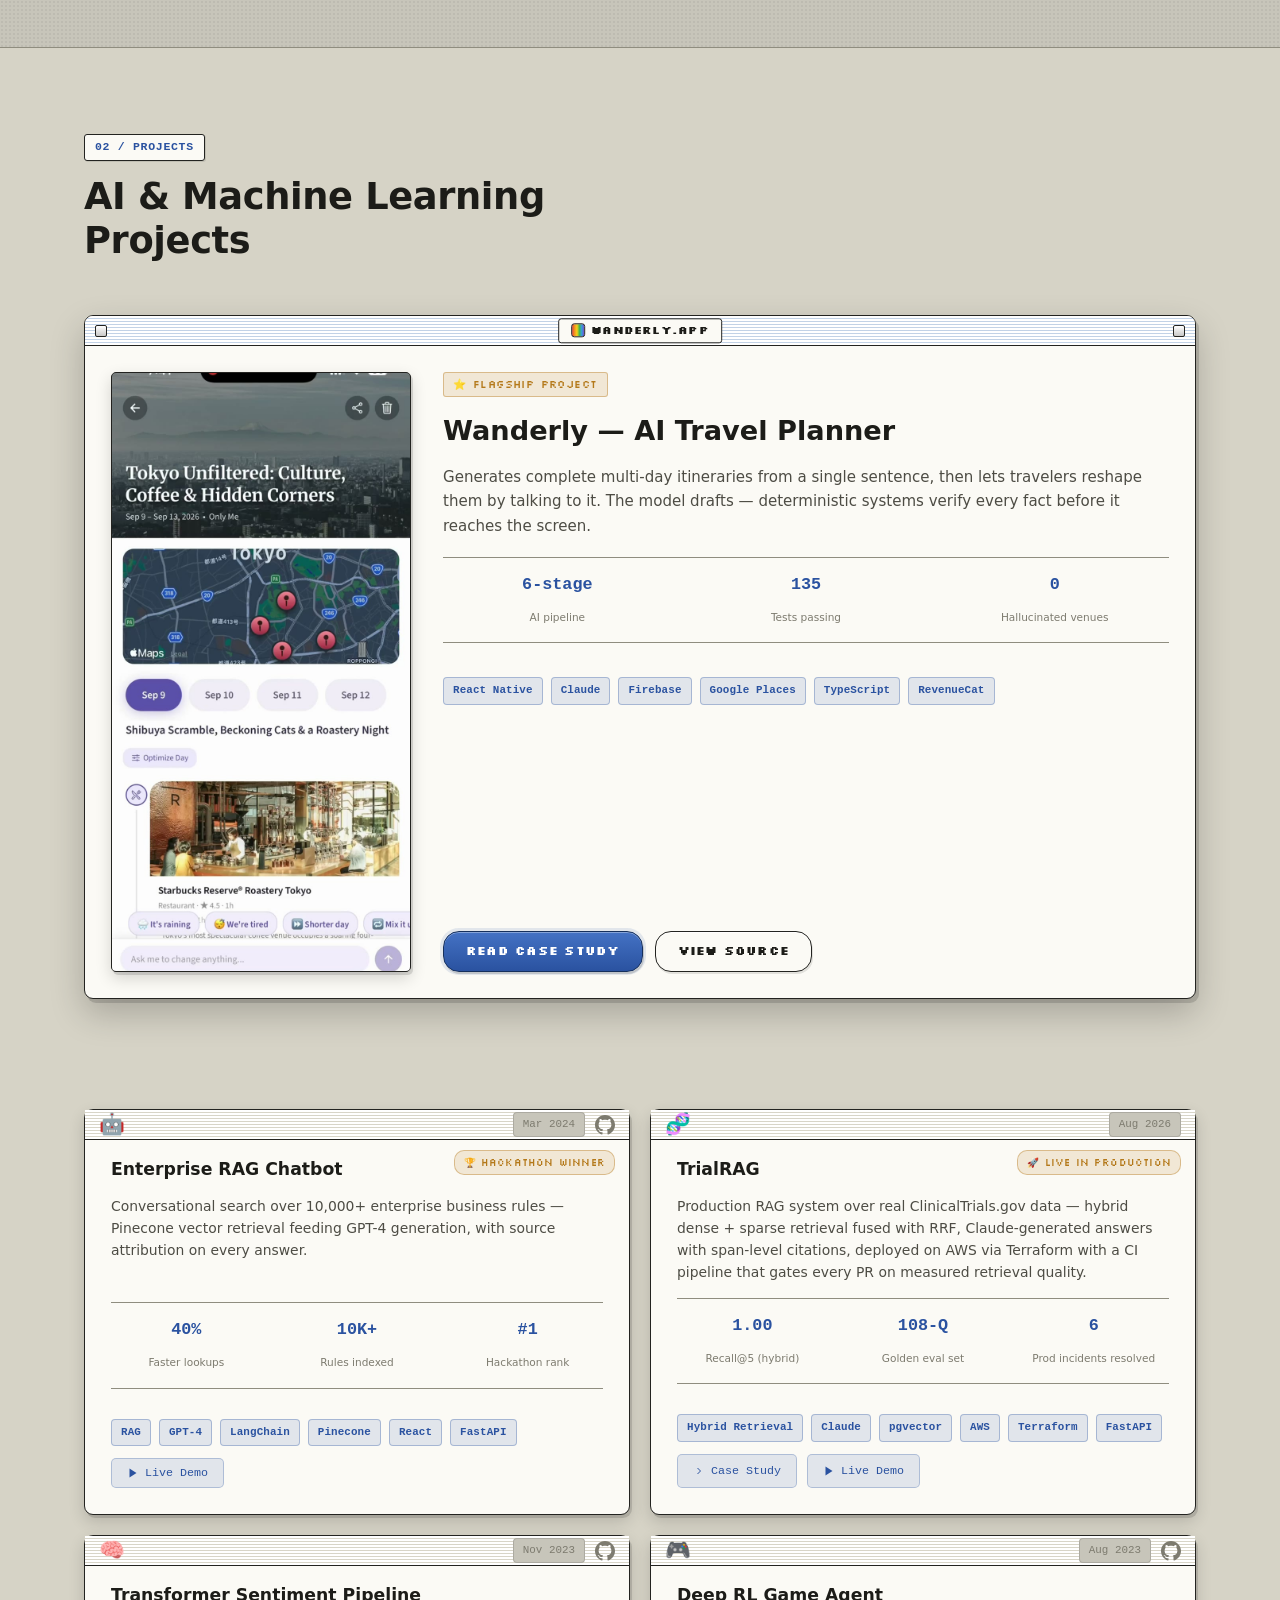
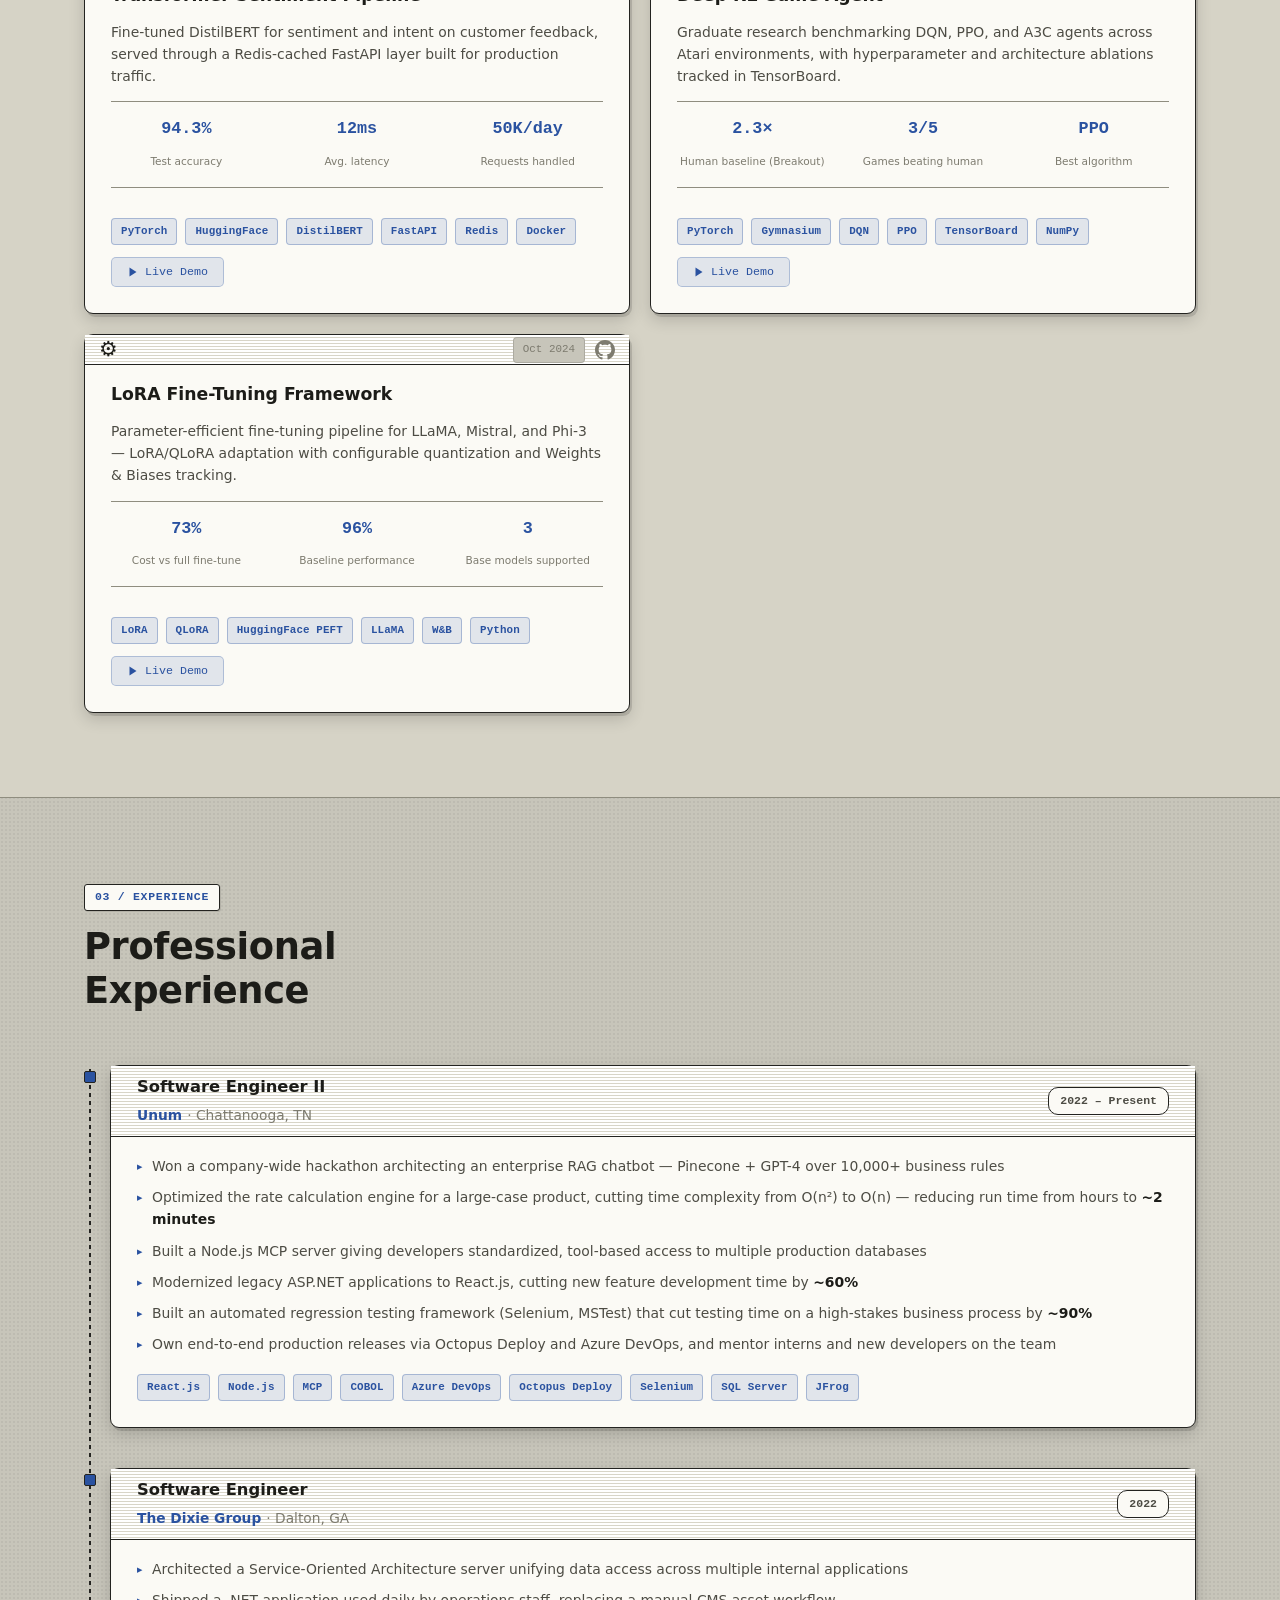
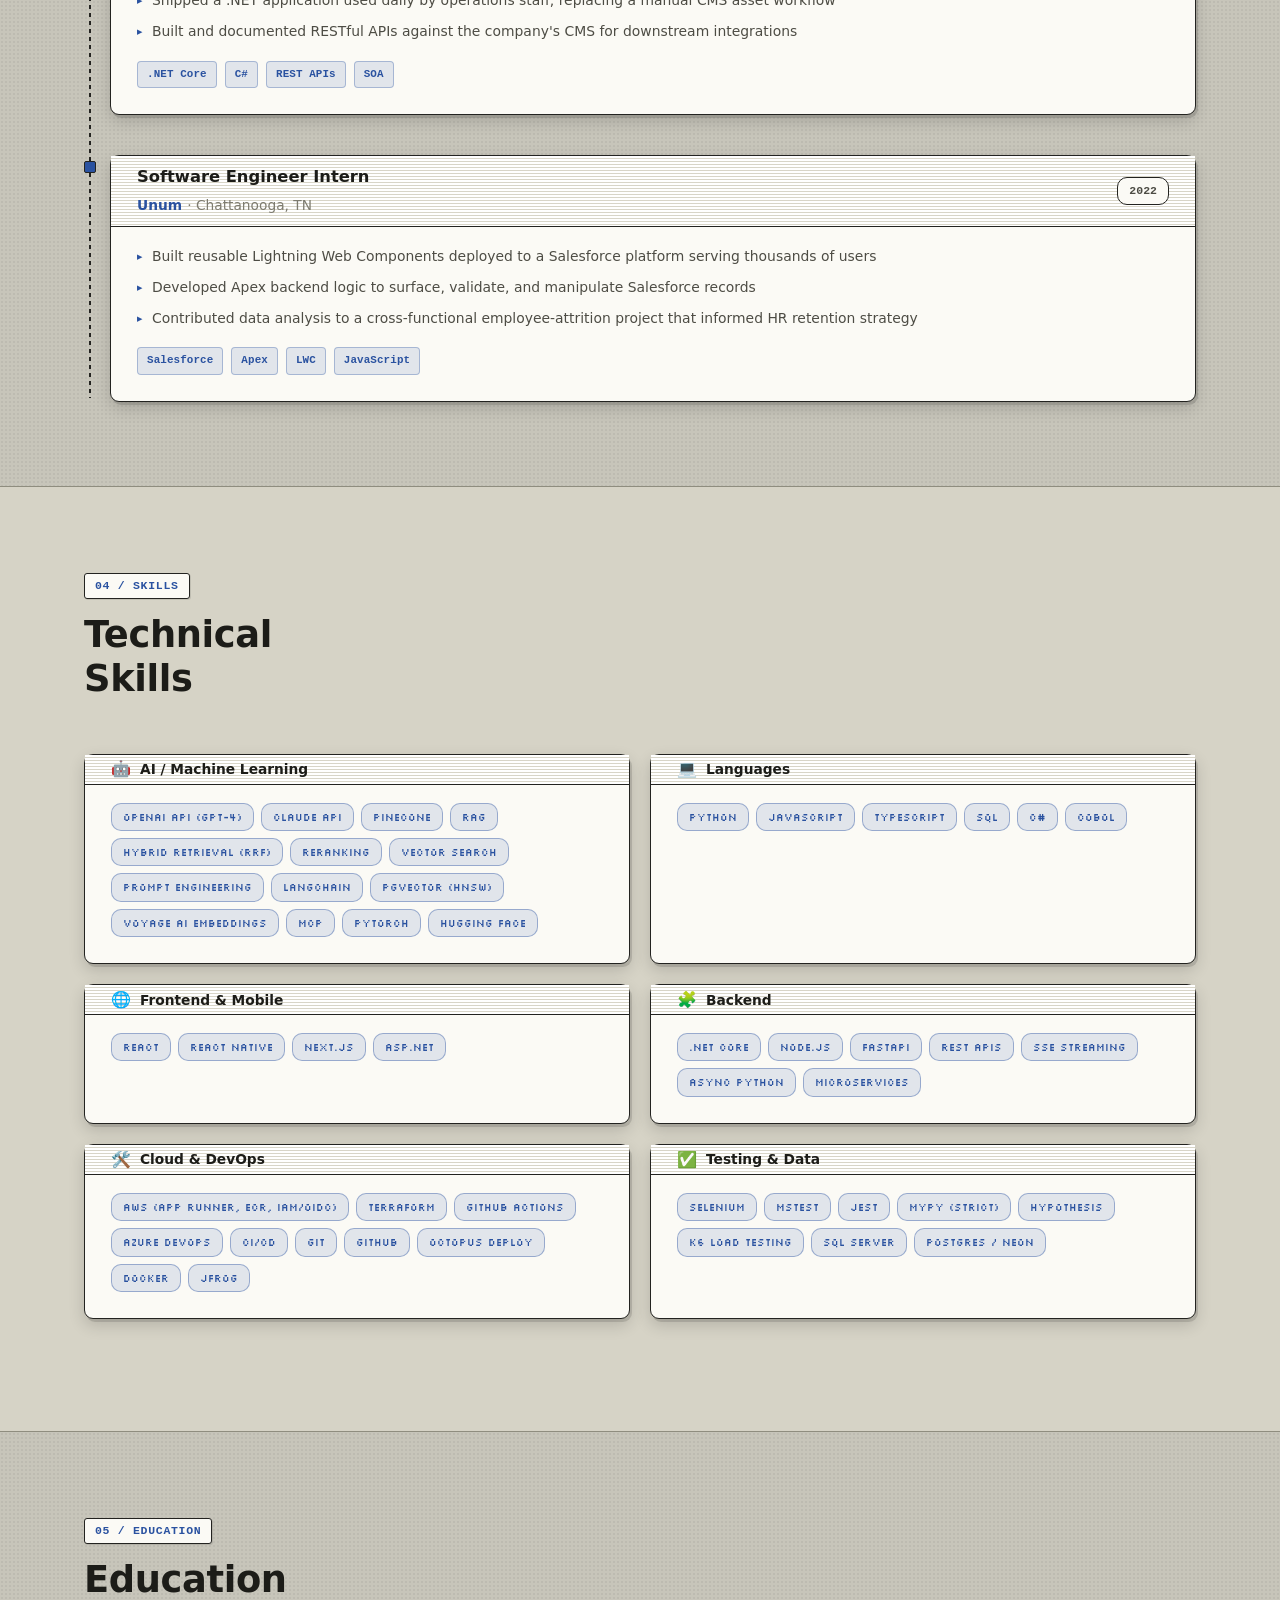
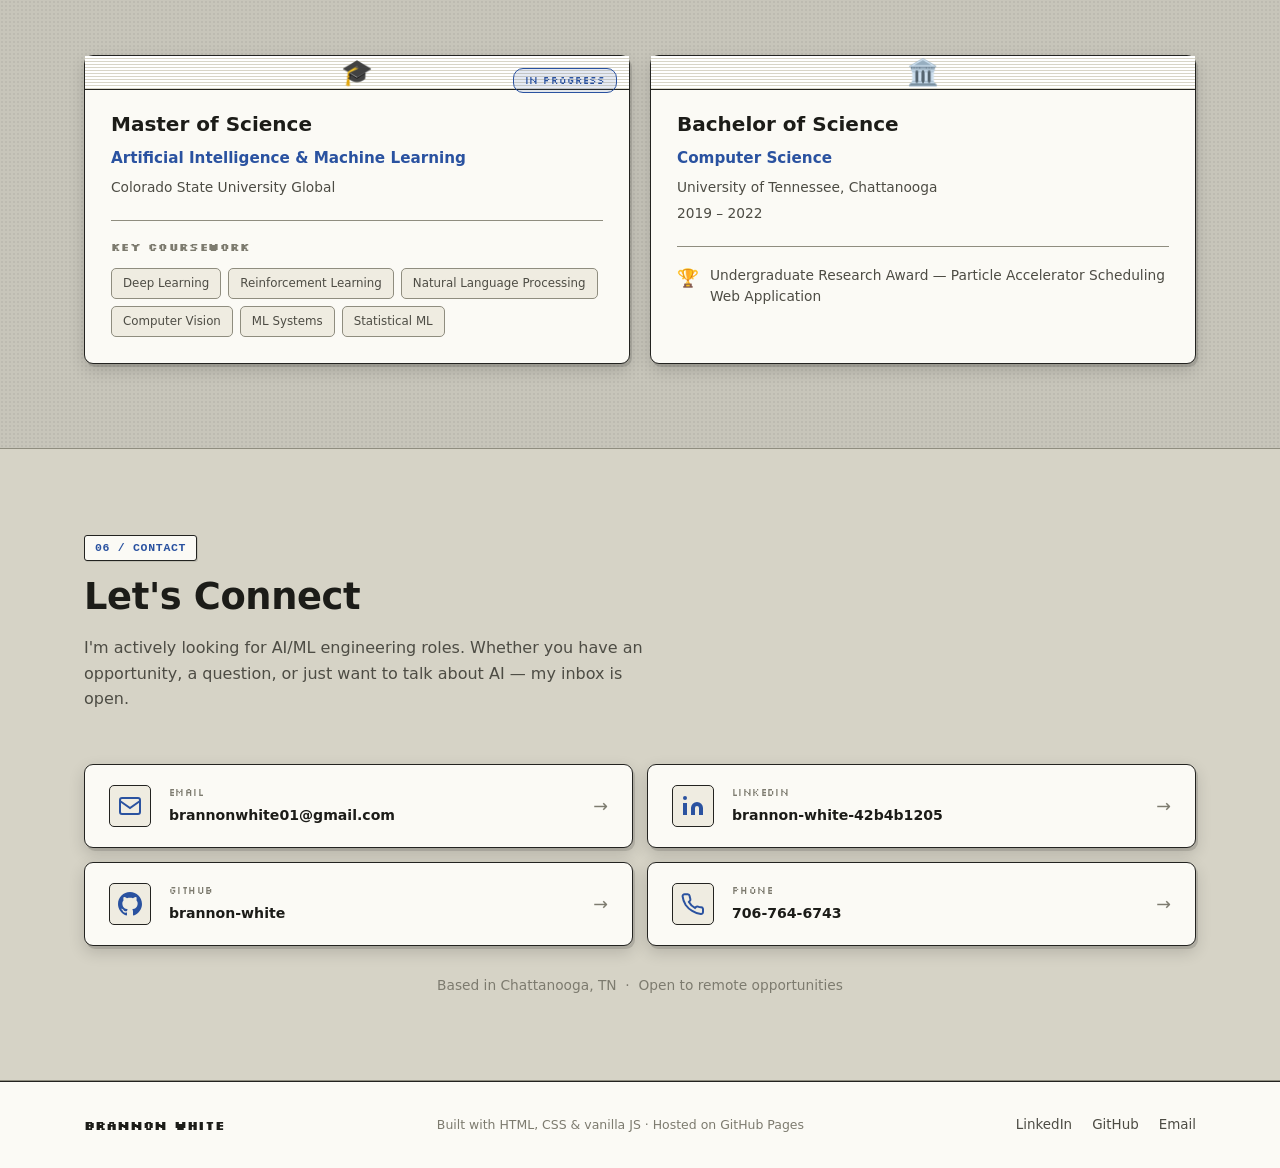
==== commit 14779b13: "Add TrialRAG project to portfolio and resume Adds a project card and architecture-focused case study" ====
--- a/index.html
+++ b/index.html
@@ -77,7 +77,7 @@
                     </div>
                     <div class="stat-div"></div>
                     <div class="stat">
-                        <span class="stat-num">4</span>
+                        <span class="stat-num">5</span>
                         <span class="stat-lbl">AI/ML Projects</span>
                     </div>
                     <div class="stat-div"></div>
@@ -221,6 +221,41 @@
                     </div>
                 </div>
 
+                <div class="project-card reveal" data-category="llm">
+                    <div class="project-badge">🚀 Live in Production</div>
+                    <div class="project-top">
+                        <span class="project-icon">🧬</span>
+                        <div class="project-top-right">
+                            <span class="project-date-badge">Aug 2026</span>
+                        </div>
+                    </div>
+                    <h3 class="project-title">TrialRAG</h3>
+                    <p class="project-desc">
+                        Production RAG system over real ClinicalTrials.gov data — hybrid dense + sparse retrieval fused with RRF, Claude-generated answers with span-level citations, deployed on AWS via Terraform with a CI pipeline that gates every PR on measured retrieval quality.
+                    </p>
+                    <div class="project-metrics">
+                        <div class="metric"><span class="mval">1.00</span><span class="mlbl">Recall@5 (hybrid)</span></div>
+                        <div class="metric"><span class="mval">108-Q</span><span class="mlbl">Golden eval set</span></div>
+                        <div class="metric"><span class="mval">6</span><span class="mlbl">Prod incidents resolved</span></div>
+                    </div>
+                    <div class="project-card-footer">
+                        <div class="tag-row">
+                            <span class="tag">Hybrid Retrieval</span><span class="tag">Claude</span><span class="tag">pgvector</span>
+                            <span class="tag">AWS</span><span class="tag">Terraform</span><span class="tag">FastAPI</span>
+                        </div>
+                        <div class="project-top-right">
+                            <a class="demo-launch-btn" href="trialrag.html">
+                                <svg viewBox="0 0 24 24" fill="none" stroke="currentColor" stroke-width="2" width="12" height="12"><path d="M9 18l6-6-6-6"/></svg>
+                                Case Study
+                            </a>
+                            <a class="demo-launch-btn" href="https://zgxb6ppkku.us-east-1.awsapprunner.com" target="_blank" rel="noopener">
+                                <svg viewBox="0 0 24 24" fill="currentColor" width="12" height="12"><polygon points="5 3 19 12 5 21 5 3"/></svg>
+                                Live Demo
+                            </a>
+                        </div>
+                    </div>
+                </div>
+
                 <div class="project-card reveal" data-category="nlp">
                     <div class="project-top">
                         <span class="project-icon">🧠</span>
@@ -413,12 +448,16 @@
                     <h3 class="skill-cat-title"><span class="skill-icon">🤖</span>AI / Machine Learning</h3>
                     <div class="skill-tags">
                         <span class="stag">OpenAI API (GPT-4)</span>
+                        <span class="stag">Claude API</span>
                         <span class="stag">Pinecone</span>
                         <span class="stag">RAG</span>
+                        <span class="stag">Hybrid Retrieval (RRF)</span>
+                        <span class="stag">Reranking</span>
                         <span class="stag">Vector Search</span>
                         <span class="stag">Prompt Engineering</span>
                         <span class="stag">LangChain</span>
-                        <span class="stag">pgvector</span>
+                        <span class="stag">pgvector (HNSW)</span>
+                        <span class="stag">Voyage AI Embeddings</span>
                         <span class="stag">MCP</span>
                         <span class="stag">PyTorch</span>
                         <span class="stag">Hugging Face</span>
@@ -449,13 +488,19 @@
                     <div class="skill-tags">
                         <span class="stag">.NET Core</span>
                         <span class="stag">Node.js</span>
+                        <span class="stag">FastAPI</span>
                         <span class="stag">REST APIs</span>
+                        <span class="stag">SSE Streaming</span>
+                        <span class="stag">Async Python</span>
                         <span class="stag">Microservices</span>
                     </div>
                 </div>
                 <div class="skill-cat reveal">
                     <h3 class="skill-cat-title"><span class="skill-icon">🛠️</span>Cloud &amp; DevOps</h3>
                     <div class="skill-tags">
+                        <span class="stag">AWS (App Runner, ECR, IAM/OIDC)</span>
+                        <span class="stag">Terraform</span>
+                        <span class="stag">GitHub Actions</span>
                         <span class="stag">Azure DevOps</span>
                         <span class="stag">CI/CD</span>
                         <span class="stag">Git</span>
@@ -470,8 +515,12 @@
                     <div class="skill-tags">
                         <span class="stag">Selenium</span>
                         <span class="stag">MSTest</span>
+                        <span class="stag">Jest</span>
+                        <span class="stag">mypy (strict)</span>
+                        <span class="stag">Hypothesis</span>
+                        <span class="stag">k6 Load Testing</span>
                         <span class="stag">SQL Server</span>
-                        <span class="stag">Jest</span>
+                        <span class="stag">Postgres / Neon</span>
                     </div>
                 </div>
             </div>
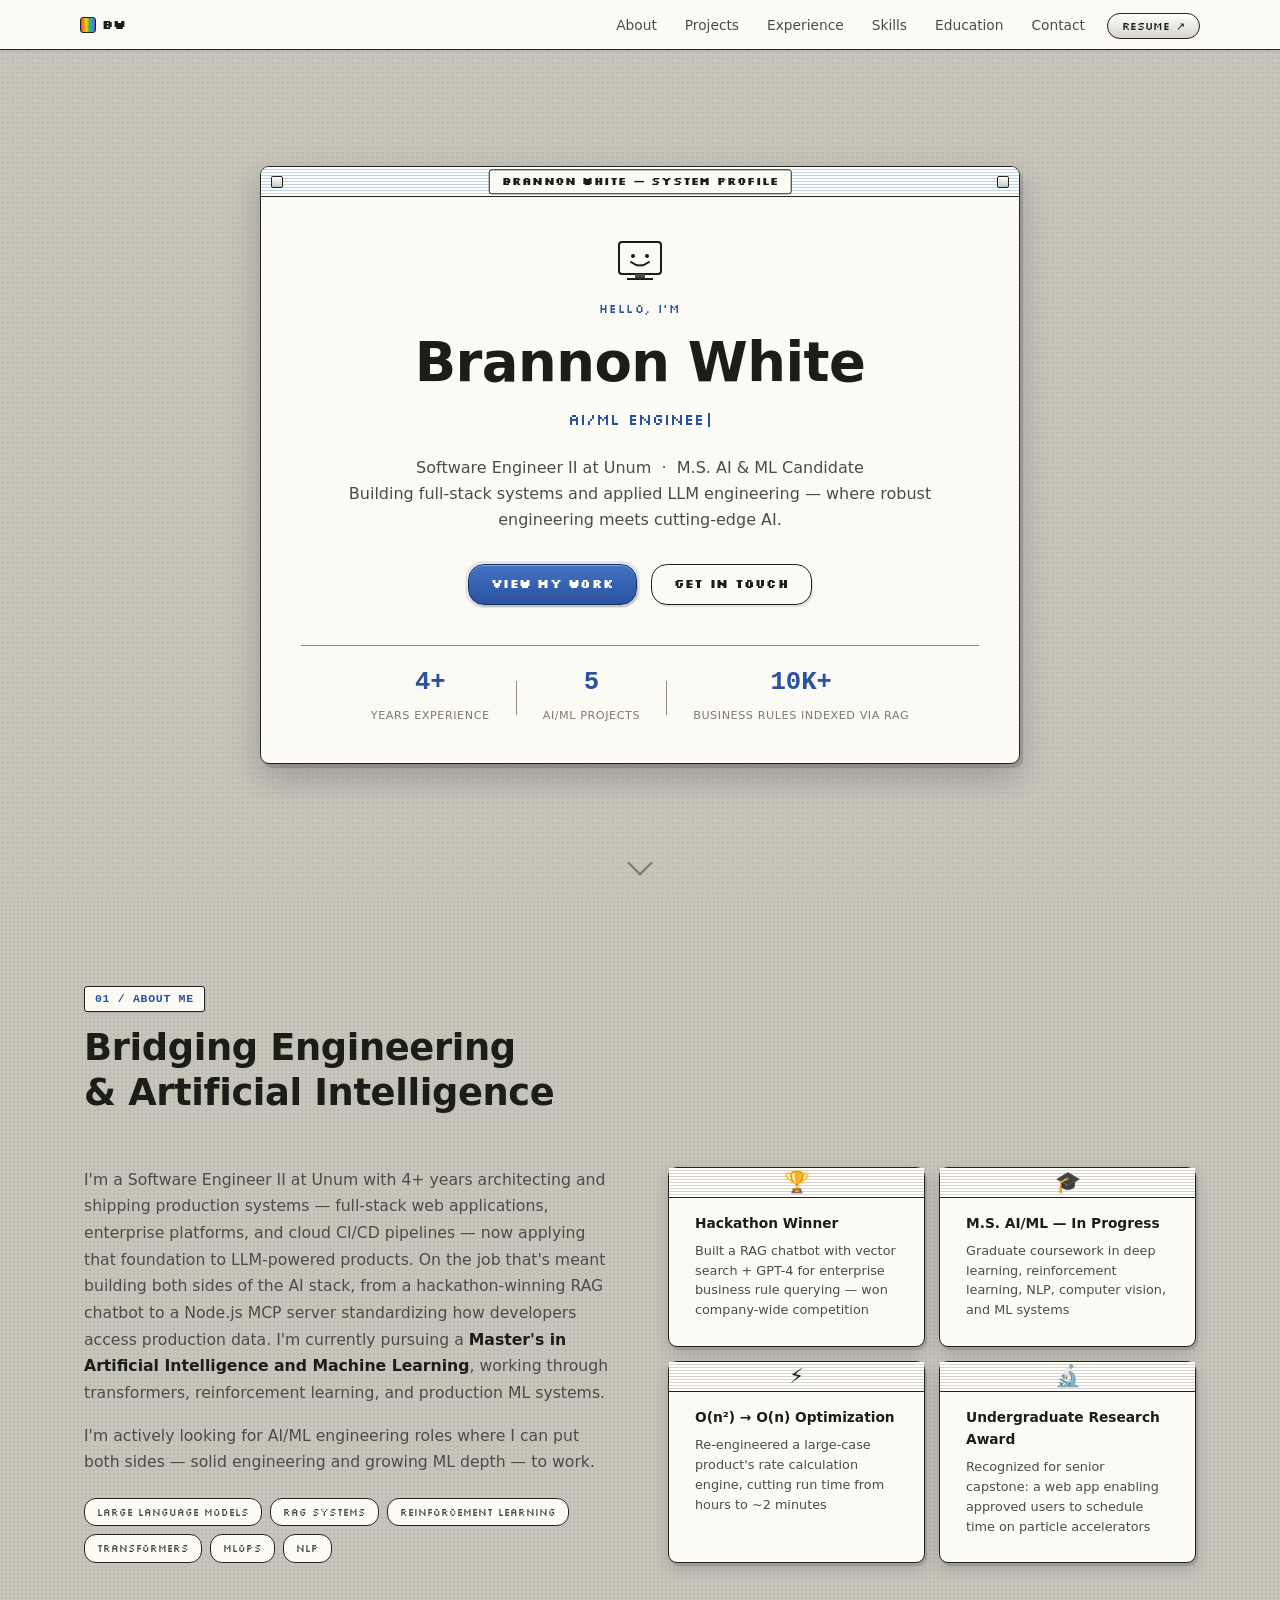
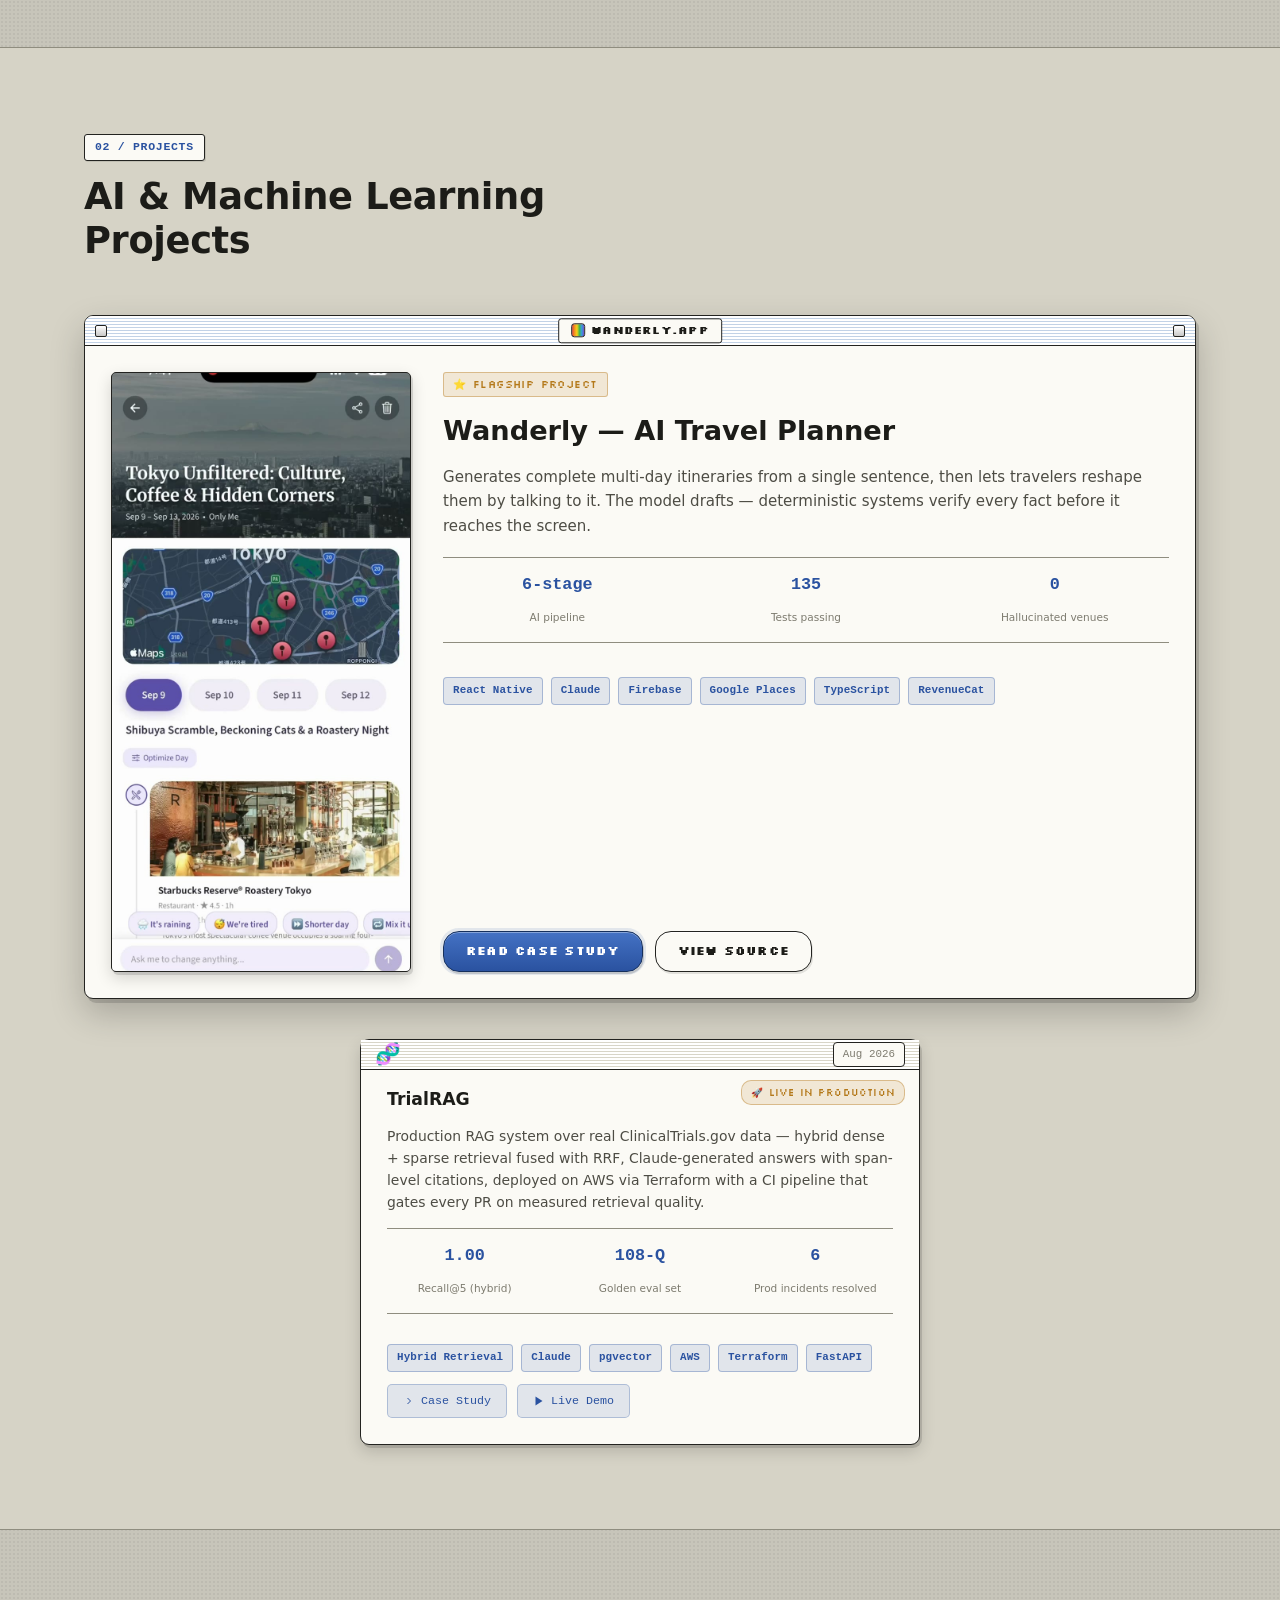
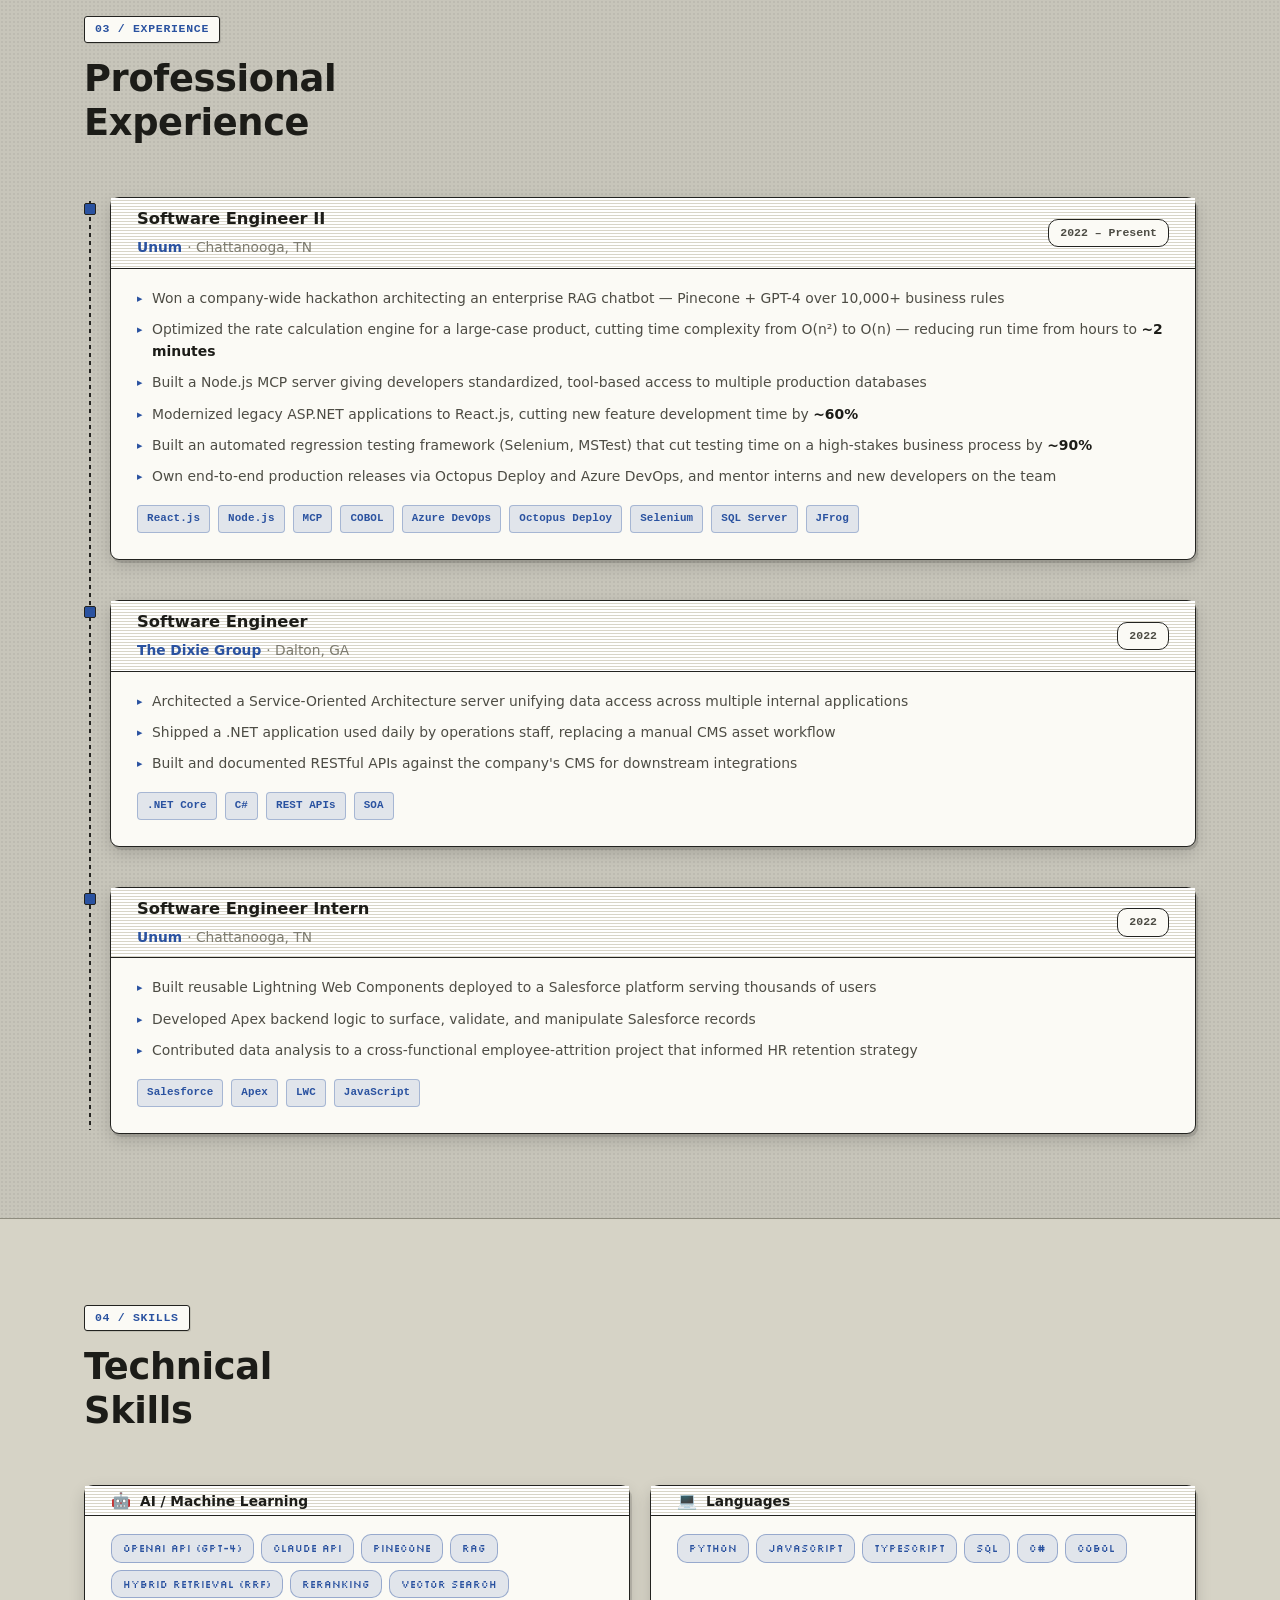
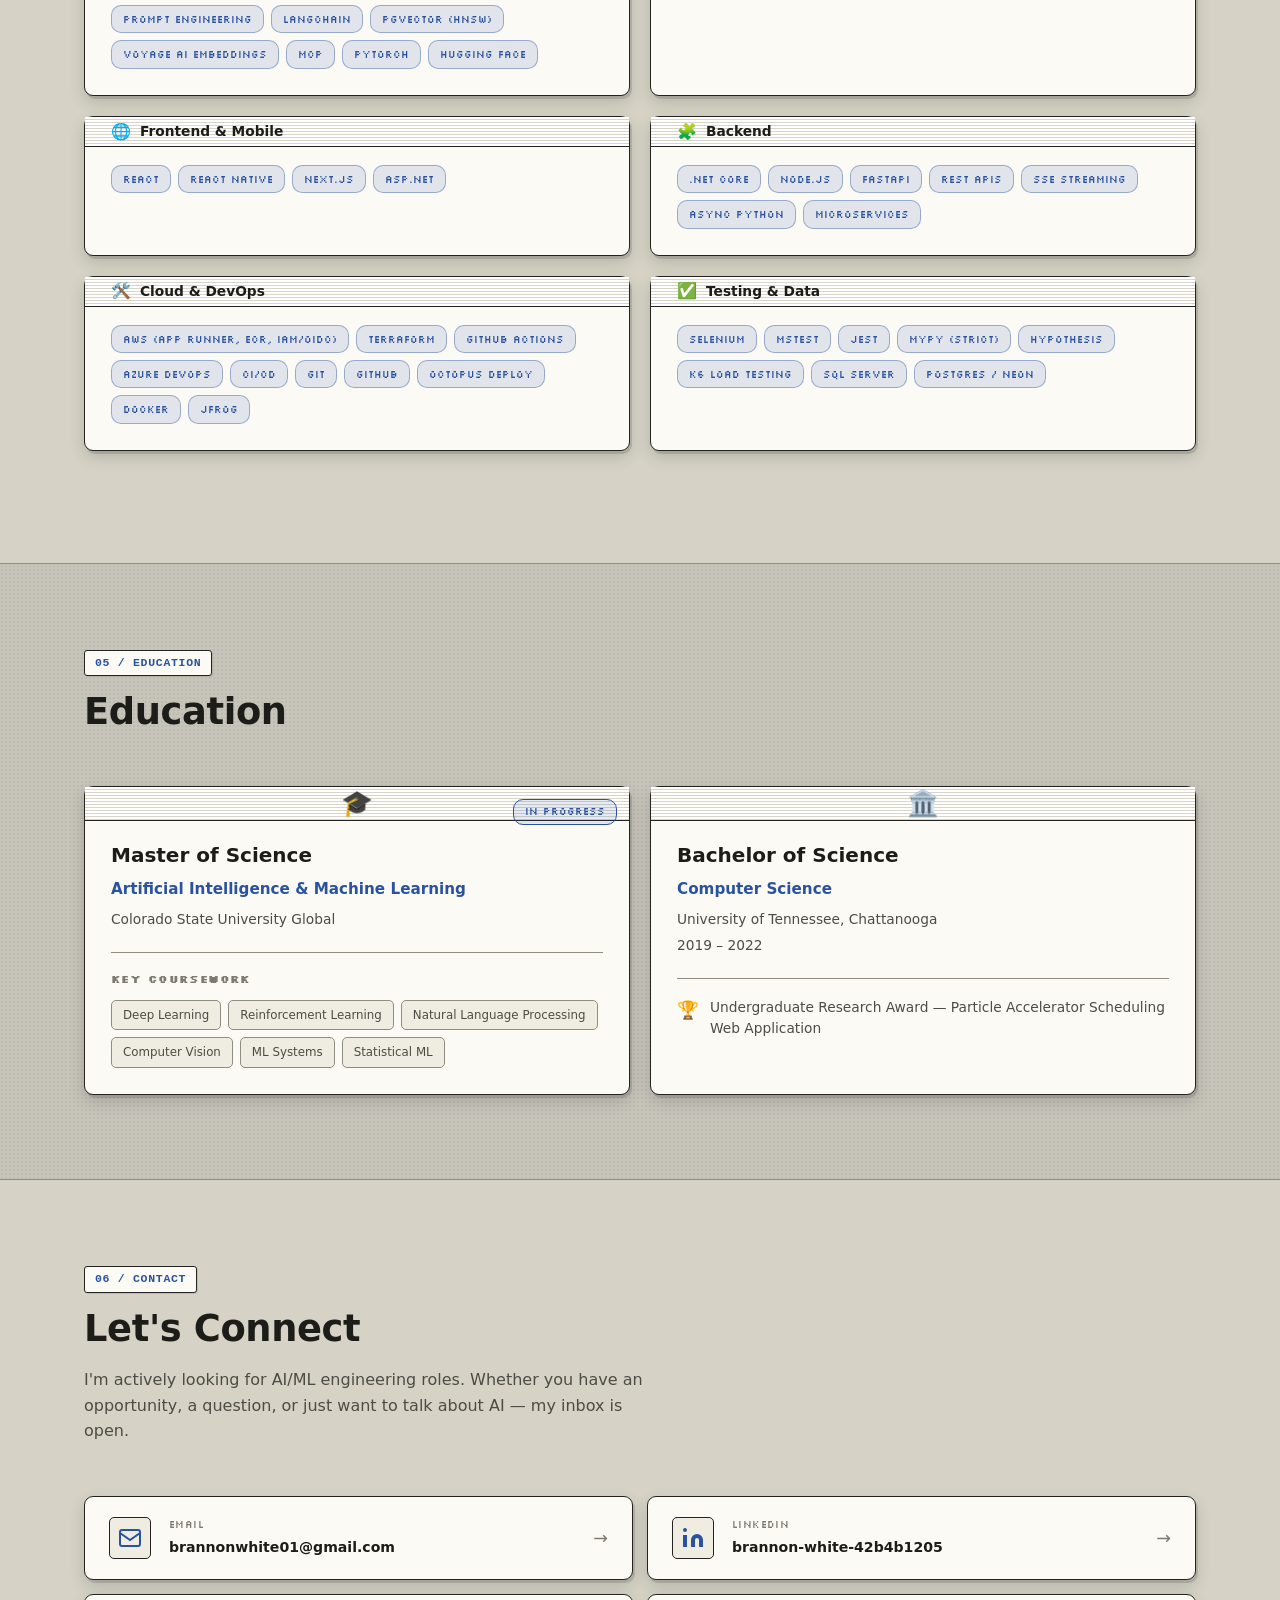
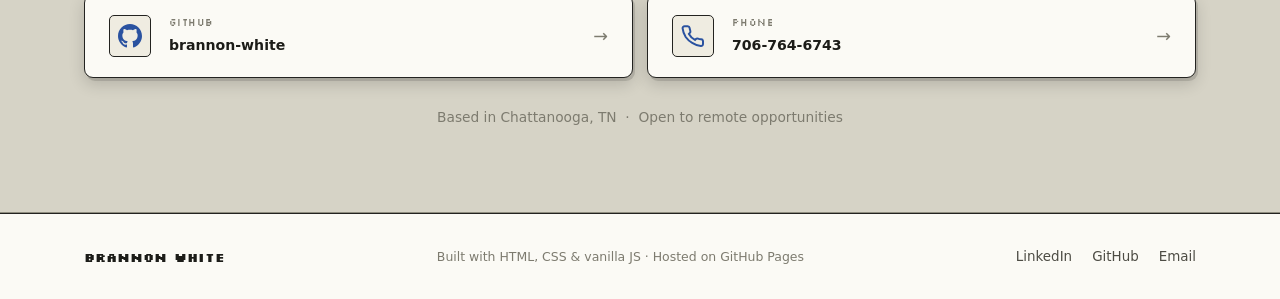
==== commit 6b1393fd: "remove pages" ====
--- a/index.html
+++ b/index.html
@@ -15,7 +15,6 @@
     <link rel="preconnect" href="https://fonts.googleapis.com">
     <link rel="preconnect" href="https://fonts.gstatic.com" crossorigin>
     <link href="https://fonts.googleapis.com/css2?family=Silkscreen:wght@400;700&display=swap" rel="stylesheet">
-    <link rel="stylesheet" href="css/demos.css">
 </head>
 <body>
 
@@ -180,46 +179,7 @@
                     </div>
                 </div>
             </div>
-            <div class="filter-row reveal">
-                <button class="filter-btn active" data-filter="all">All</button>
-                <button class="filter-btn" data-filter="llm">LLM / RAG</button>
-                <button class="filter-btn" data-filter="nlp">NLP</button>
-                <button class="filter-btn" data-filter="rl">Reinforcement Learning</button>
-                <button class="filter-btn" data-filter="mlops">MLOps</button>
-            </div>
             <div class="projects-grid">
-
-                <div class="project-card reveal" data-category="llm">
-                    <div class="project-badge">🏆 Hackathon Winner</div>
-                    <div class="project-top">
-                        <span class="project-icon">🤖</span>
-                        <div class="project-top-right">
-                            <span class="project-date-badge">Mar 2024</span>
-                            <a href="https://github.com/brannon-white" class="gh-link" target="_blank" aria-label="GitHub">
-                                <svg viewBox="0 0 24 24" fill="currentColor" width="20" height="20"><path d="M12 0c-6.626 0-12 5.373-12 12 0 5.302 3.438 9.8 8.207 11.387.599.111.793-.261.793-.577v-2.234c-3.338.726-4.033-1.416-4.033-1.416-.546-1.387-1.333-1.756-1.333-1.756-1.089-.745.083-.729.083-.729 1.205.084 1.839 1.237 1.839 1.237 1.07 1.834 2.807 1.304 3.492.997.107-.775.418-1.305.762-1.604-2.665-.305-5.467-1.334-5.467-5.931 0-1.311.469-2.381 1.236-3.221-.124-.303-.535-1.524.117-3.176 0 0 1.008-.322 3.301 1.23.957-.266 1.983-.399 3.003-.404 1.02.005 2.047.138 3.006.404 2.291-1.552 3.297-1.23 3.297-1.23.653 1.653.242 2.874.118 3.176.77.84 1.235 1.911 1.235 3.221 0 4.609-2.807 5.624-5.479 5.921.43.372.823 1.102.823 2.222v3.293c0 .319.192.694.801.576 4.765-1.589 8.199-6.086 8.199-11.386 0-6.627-5.373-12-12-12z"/></svg>
-                            </a>
-                        </div>
-                    </div>
-                    <h3 class="project-title">Enterprise RAG Chatbot</h3>
-                    <p class="project-desc">
-                        Conversational search over 10,000+ enterprise business rules — Pinecone vector retrieval feeding GPT-4 generation, with source attribution on every answer.
-                    </p>
-                    <div class="project-metrics">
-                        <div class="metric"><span class="mval">40%</span><span class="mlbl">Faster lookups</span></div>
-                        <div class="metric"><span class="mval">10K+</span><span class="mlbl">Rules indexed</span></div>
-                        <div class="metric"><span class="mval">#1</span><span class="mlbl">Hackathon rank</span></div>
-                    </div>
-                    <div class="project-card-footer">
-                        <div class="tag-row">
-                            <span class="tag">RAG</span><span class="tag">GPT-4</span><span class="tag">LangChain</span>
-                            <span class="tag">Pinecone</span><span class="tag">React</span><span class="tag">FastAPI</span>
-                        </div>
-                        <button class="demo-launch-btn" data-demo="rag" data-title="Enterprise RAG Chatbot">
-                            <svg viewBox="0 0 24 24" fill="currentColor" width="12" height="12"><polygon points="5 3 19 12 5 21 5 3"/></svg>
-                            Live Demo
-                        </button>
-                    </div>
-                </div>
 
                 <div class="project-card reveal" data-category="llm">
                     <div class="project-badge">🚀 Live in Production</div>
@@ -253,99 +213,6 @@
                                 Live Demo
                             </a>
                         </div>
-                    </div>
-                </div>
-
-                <div class="project-card reveal" data-category="nlp">
-                    <div class="project-top">
-                        <span class="project-icon">🧠</span>
-                        <div class="project-top-right">
-                            <span class="project-date-badge">Nov 2023</span>
-                            <a href="https://github.com/brannon-white" class="gh-link" target="_blank" aria-label="GitHub">
-                                <svg viewBox="0 0 24 24" fill="currentColor" width="20" height="20"><path d="M12 0c-6.626 0-12 5.373-12 12 0 5.302 3.438 9.8 8.207 11.387.599.111.793-.261.793-.577v-2.234c-3.338.726-4.033-1.416-4.033-1.416-.546-1.387-1.333-1.756-1.333-1.756-1.089-.745.083-.729.083-.729 1.205.084 1.839 1.237 1.839 1.237 1.07 1.834 2.807 1.304 3.492.997.107-.775.418-1.305.762-1.604-2.665-.305-5.467-1.334-5.467-5.931 0-1.311.469-2.381 1.236-3.221-.124-.303-.535-1.524.117-3.176 0 0 1.008-.322 3.301 1.23.957-.266 1.983-.399 3.003-.404 1.02.005 2.047.138 3.006.404 2.291-1.552 3.297-1.23 3.297-1.23.653 1.653.242 2.874.118 3.176.77.84 1.235 1.911 1.235 3.221 0 4.609-2.807 5.624-5.479 5.921.43.372.823 1.102.823 2.222v3.293c0 .319.192.694.801.576 4.765-1.589 8.199-6.086 8.199-11.386 0-6.627-5.373-12-12-12z"/></svg>
-                            </a>
-                        </div>
-                    </div>
-                    <h3 class="project-title">Transformer Sentiment Pipeline</h3>
-                    <p class="project-desc">
-                        Fine-tuned DistilBERT for sentiment and intent on customer feedback, served through a Redis-cached FastAPI layer built for production traffic.
-                    </p>
-                    <div class="project-metrics">
-                        <div class="metric"><span class="mval">94.3%</span><span class="mlbl">Test accuracy</span></div>
-                        <div class="metric"><span class="mval">12ms</span><span class="mlbl">Avg. latency</span></div>
-                        <div class="metric"><span class="mval">50K/day</span><span class="mlbl">Requests handled</span></div>
-                    </div>
-                    <div class="project-card-footer">
-                        <div class="tag-row">
-                            <span class="tag">PyTorch</span><span class="tag">HuggingFace</span><span class="tag">DistilBERT</span>
-                            <span class="tag">FastAPI</span><span class="tag">Redis</span><span class="tag">Docker</span>
-                        </div>
-                        <button class="demo-launch-btn" data-demo="sentiment" data-title="Transformer Sentiment Pipeline">
-                            <svg viewBox="0 0 24 24" fill="currentColor" width="12" height="12"><polygon points="5 3 19 12 5 21 5 3"/></svg>
-                            Live Demo
-                        </button>
-                    </div>
-                </div>
-
-                <div class="project-card reveal" data-category="rl">
-                    <div class="project-top">
-                        <span class="project-icon">🎮</span>
-                        <div class="project-top-right">
-                            <span class="project-date-badge">Aug 2023</span>
-                            <a href="https://github.com/brannon-white" class="gh-link" target="_blank" aria-label="GitHub">
-                                <svg viewBox="0 0 24 24" fill="currentColor" width="20" height="20"><path d="M12 0c-6.626 0-12 5.373-12 12 0 5.302 3.438 9.8 8.207 11.387.599.111.793-.261.793-.577v-2.234c-3.338.726-4.033-1.416-4.033-1.416-.546-1.387-1.333-1.756-1.333-1.756-1.089-.745.083-.729.083-.729 1.205.084 1.839 1.237 1.839 1.237 1.07 1.834 2.807 1.304 3.492.997.107-.775.418-1.305.762-1.604-2.665-.305-5.467-1.334-5.467-5.931 0-1.311.469-2.381 1.236-3.221-.124-.303-.535-1.524.117-3.176 0 0 1.008-.322 3.301 1.23.957-.266 1.983-.399 3.003-.404 1.02.005 2.047.138 3.006.404 2.291-1.552 3.297-1.23 3.297-1.23.653 1.653.242 2.874.118 3.176.77.84 1.235 1.911 1.235 3.221 0 4.609-2.807 5.624-5.479 5.921.43.372.823 1.102.823 2.222v3.293c0 .319.192.694.801.576 4.765-1.589 8.199-6.086 8.199-11.386 0-6.627-5.373-12-12-12z"/></svg>
-                            </a>
-                        </div>
-                    </div>
-                    <h3 class="project-title">Deep RL Game Agent</h3>
-                    <p class="project-desc">
-                        Graduate research benchmarking DQN, PPO, and A3C agents across Atari environments, with hyperparameter and architecture ablations tracked in TensorBoard.
-                    </p>
-                    <div class="project-metrics">
-                        <div class="metric"><span class="mval">2.3×</span><span class="mlbl">Human baseline (Breakout)</span></div>
-                        <div class="metric"><span class="mval">3/5</span><span class="mlbl">Games beating human</span></div>
-                        <div class="metric"><span class="mval">PPO</span><span class="mlbl">Best algorithm</span></div>
-                    </div>
-                    <div class="project-card-footer">
-                        <div class="tag-row">
-                            <span class="tag">PyTorch</span><span class="tag">Gymnasium</span><span class="tag">DQN</span>
-                            <span class="tag">PPO</span><span class="tag">TensorBoard</span><span class="tag">NumPy</span>
-                        </div>
-                        <button class="demo-launch-btn" data-demo="rl" data-title="Deep RL Game Agent — CartPole">
-                            <svg viewBox="0 0 24 24" fill="currentColor" width="12" height="12"><polygon points="5 3 19 12 5 21 5 3"/></svg>
-                            Live Demo
-                        </button>
-                    </div>
-                </div>
-
-                <div class="project-card reveal" data-category="mlops">
-                    <div class="project-top">
-                        <span class="project-icon">⚙️</span>
-                        <div class="project-top-right">
-                            <span class="project-date-badge">Oct 2024</span>
-                            <a href="https://github.com/brannon-white" class="gh-link" target="_blank" aria-label="GitHub">
-                                <svg viewBox="0 0 24 24" fill="currentColor" width="20" height="20"><path d="M12 0c-6.626 0-12 5.373-12 12 0 5.302 3.438 9.8 8.207 11.387.599.111.793-.261.793-.577v-2.234c-3.338.726-4.033-1.416-4.033-1.416-.546-1.387-1.333-1.756-1.333-1.756-1.089-.745.083-.729.083-.729 1.205.084 1.839 1.237 1.839 1.237 1.07 1.834 2.807 1.304 3.492.997.107-.775.418-1.305.762-1.604-2.665-.305-5.467-1.334-5.467-5.931 0-1.311.469-2.381 1.236-3.221-.124-.303-.535-1.524.117-3.176 0 0 1.008-.322 3.301 1.23.957-.266 1.983-.399 3.003-.404 1.02.005 2.047.138 3.006.404 2.291-1.552 3.297-1.23 3.297-1.23.653 1.653.242 2.874.118 3.176.77.84 1.235 1.911 1.235 3.221 0 4.609-2.807 5.624-5.479 5.921.43.372.823 1.102.823 2.222v3.293c0 .319.192.694.801.576 4.765-1.589 8.199-6.086 8.199-11.386 0-6.627-5.373-12-12-12z"/></svg>
-                            </a>
-                        </div>
-                    </div>
-                    <h3 class="project-title">LoRA Fine-Tuning Framework</h3>
-                    <p class="project-desc">
-                        Parameter-efficient fine-tuning pipeline for LLaMA, Mistral, and Phi-3 — LoRA/QLoRA adaptation with configurable quantization and Weights &amp; Biases tracking.
-                    </p>
-                    <div class="project-metrics">
-                        <div class="metric"><span class="mval">73%</span><span class="mlbl">Cost vs full fine-tune</span></div>
-                        <div class="metric"><span class="mval">96%</span><span class="mlbl">Baseline performance</span></div>
-                        <div class="metric"><span class="mval">3</span><span class="mlbl">Base models supported</span></div>
-                    </div>
-                    <div class="project-card-footer">
-                        <div class="tag-row">
-                            <span class="tag">LoRA</span><span class="tag">QLoRA</span><span class="tag">HuggingFace PEFT</span>
-                            <span class="tag">LLaMA</span><span class="tag">W&amp;B</span><span class="tag">Python</span>
-                        </div>
-                        <button class="demo-launch-btn" data-demo="lora" data-title="LoRA Fine-Tuning Framework">
-                            <svg viewBox="0 0 24 24" fill="currentColor" width="12" height="12"><polygon points="5 3 19 12 5 21 5 3"/></svg>
-                            Live Demo
-                        </button>
                     </div>
                 </div>
 
@@ -639,23 +506,6 @@
 
     <button class="back-to-top" id="backToTop" aria-label="Back to top">↑</button>
 
-    <!-- Demo Modal -->
-    <div id="demo-modal" class="demo-overlay" hidden>
-        <div class="demo-panel">
-            <div class="demo-panel-head">
-                <div>
-                    <span class="demo-label-tag">Live Demo</span>
-                    <h2 class="demo-panel-title" id="demo-title">Demo</h2>
-                </div>
-                <button class="demo-close-btn" id="demo-close" aria-label="Close demo">
-                    <svg viewBox="0 0 24 24" fill="none" stroke="currentColor" stroke-width="2" width="18" height="18"><path d="M18 6 6 18M6 6l12 12"/></svg>
-                </button>
-            </div>
-            <div class="demo-body" id="demo-body"></div>
-        </div>
-    </div>
-
-    <script src="js/demos.js"></script>
     <script src="js/main.js"></script>
 </body>
 </html>
--- a/css/styles.css
+++ b/css/styles.css
@@ -608,32 +608,15 @@
 }
 .spotlight-actions { display: flex; gap: 12px; flex-wrap: wrap; margin-top: auto; padding-top: 16px; }
 
-.filter-row {
-    display: flex;
-    gap: 8px;
-    flex-wrap: wrap;
-    margin-bottom: 40px;
-}
-
-.filter-btn {
-    font-family: var(--font-pixel);
-    font-size: 0.68rem;
-    padding: 7px 16px;
-    border-radius: 12px;
-    border: 1px solid var(--line-strong);
-    background: var(--surface);
-    color: var(--ink-3);
-    transition: all var(--transition);
-}
-.filter-btn:hover, .filter-btn.active {
-    color: var(--accent);
-    background: var(--accent-dim);
-}
-
 .projects-grid {
     display: grid;
     grid-template-columns: repeat(2, 1fr);
     gap: 20px;
+}
+.projects-grid:has(.project-card:only-child) {
+    grid-template-columns: 1fr;
+    max-width: 560px;
+    margin: 0 auto;
 }
 
 .project-card {
@@ -727,6 +710,54 @@
     font-size: 0.66rem;
     color: var(--ink-3);
     line-height: 1.3;
+}
+
+.project-date-badge {
+    font-family: var(--mono);
+    font-size: 0.68rem;
+    color: var(--ink-3);
+    padding: 3px 9px;
+    border-radius: 4px;
+    border: 1px solid var(--line-strong);
+    background: var(--surface);
+    white-space: nowrap;
+}
+
+.project-top-right {
+    display: flex;
+    align-items: center;
+    gap: 10px;
+}
+
+.project-card-footer {
+    display: flex;
+    align-items: center;
+    justify-content: space-between;
+    gap: 12px;
+    flex-wrap: wrap;
+}
+
+.demo-launch-btn {
+    display: inline-flex;
+    align-items: center;
+    gap: 6px;
+    padding: 7px 15px;
+    border-radius: var(--radius-sm);
+    background: var(--accent-dim);
+    border: 1px solid rgba(42,82,160,0.28);
+    color: var(--accent);
+    font-family: var(--mono);
+    font-size: 0.73rem;
+    font-weight: 500;
+    cursor: pointer;
+    transition: all 0.25s;
+    white-space: nowrap;
+    flex-shrink: 0;
+}
+.demo-launch-btn:hover {
+    background: rgba(42,82,160,0.22);
+    box-shadow: 0 0 16px rgba(42,82,160,0.18);
+    transform: translateY(-1px);
 }
 
 /* ═══════════════════════════════════════
@@ -1241,6 +1272,4 @@
     .stat-div { display: none; }
     .about-cards { grid-template-columns: 1fr; }
     .project-metrics { gap: 10px; }
-    .filter-row { gap: 7px; }
-    .filter-btn { font-size: 0.64rem; padding: 6px 13px; }
-}
+}
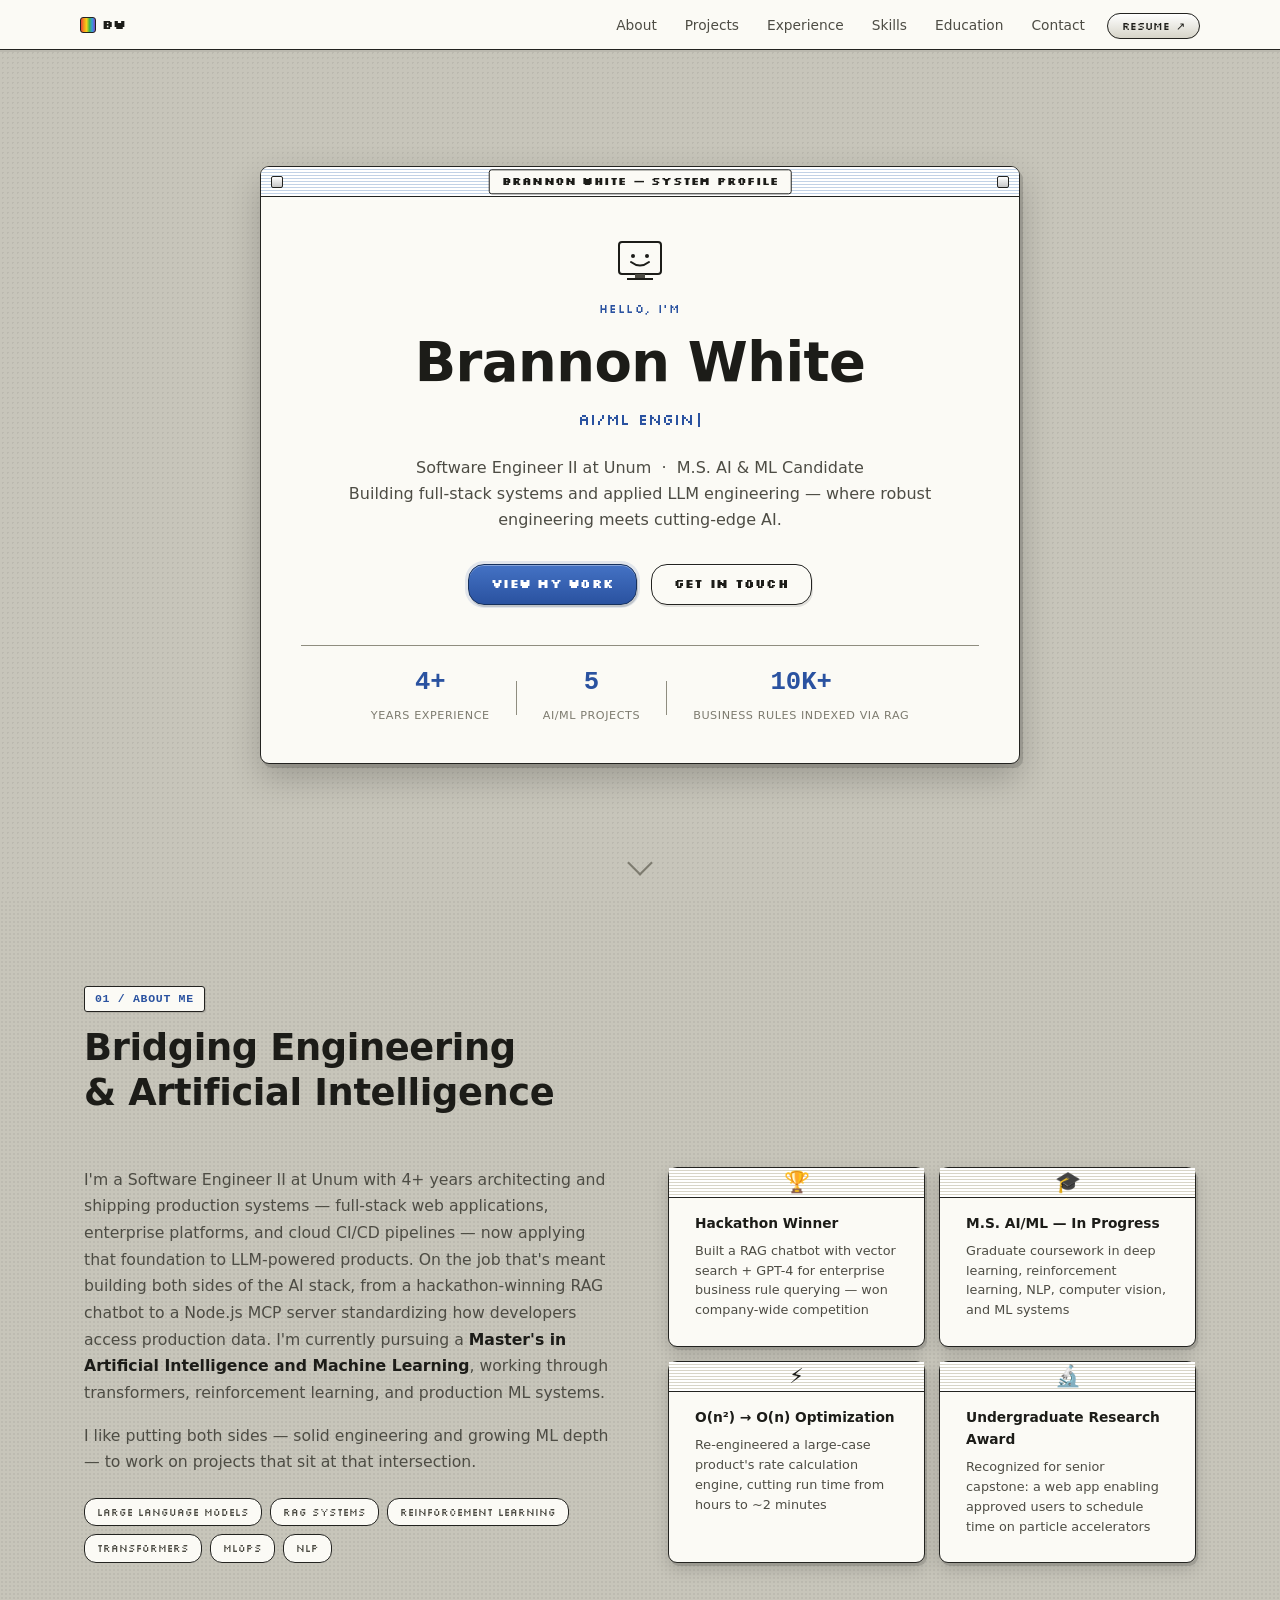
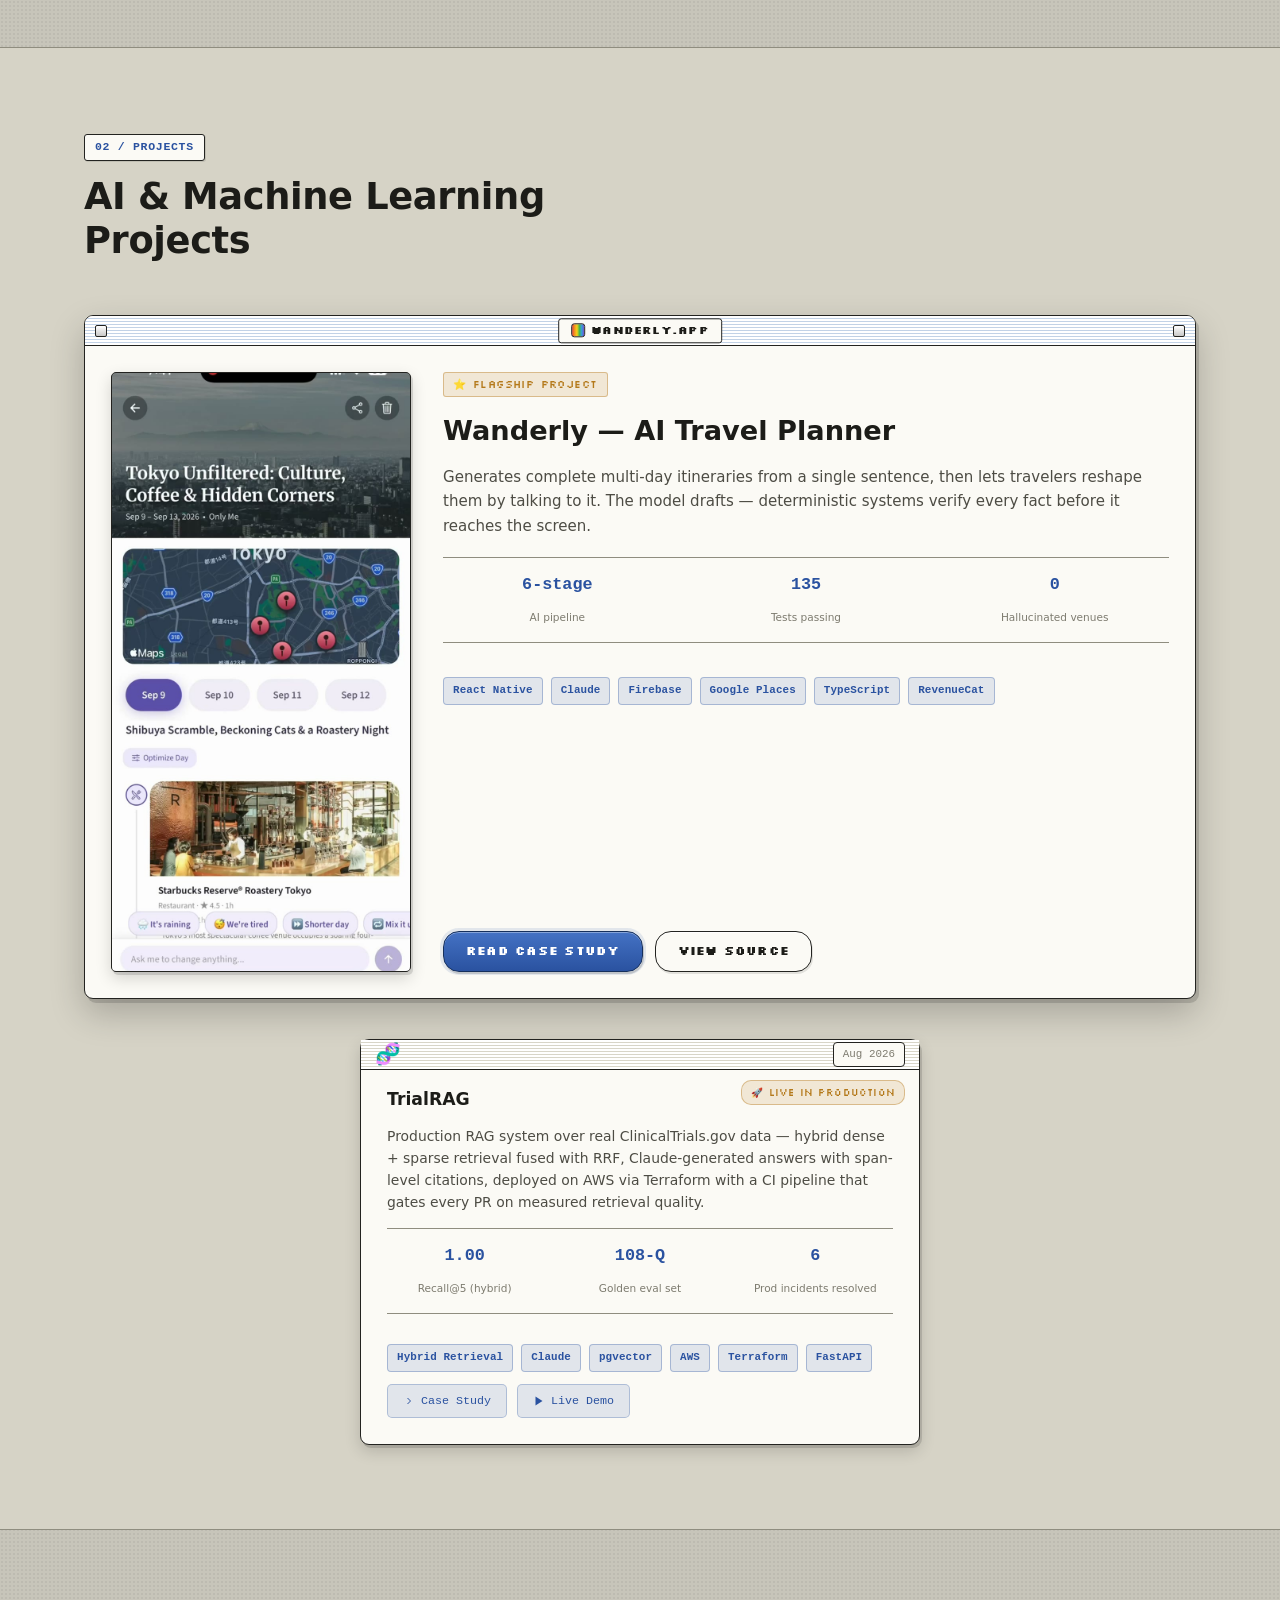
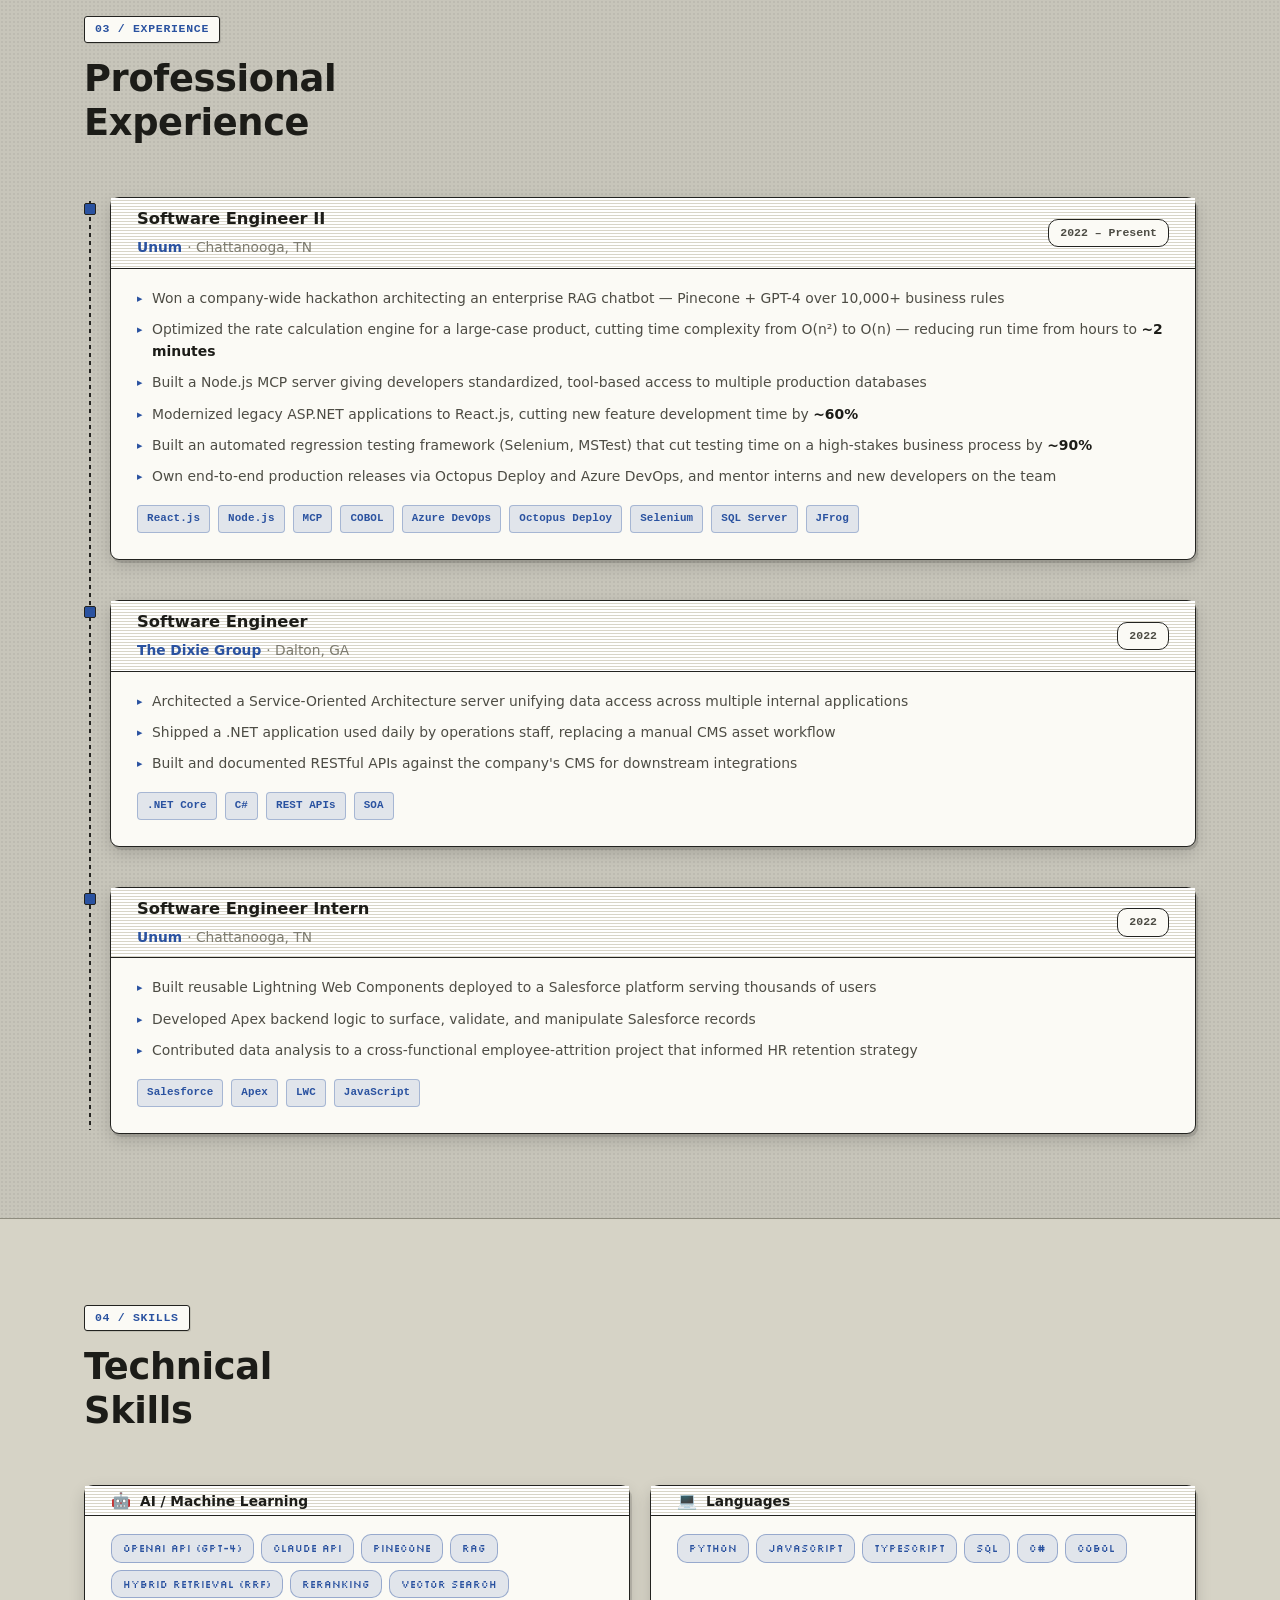
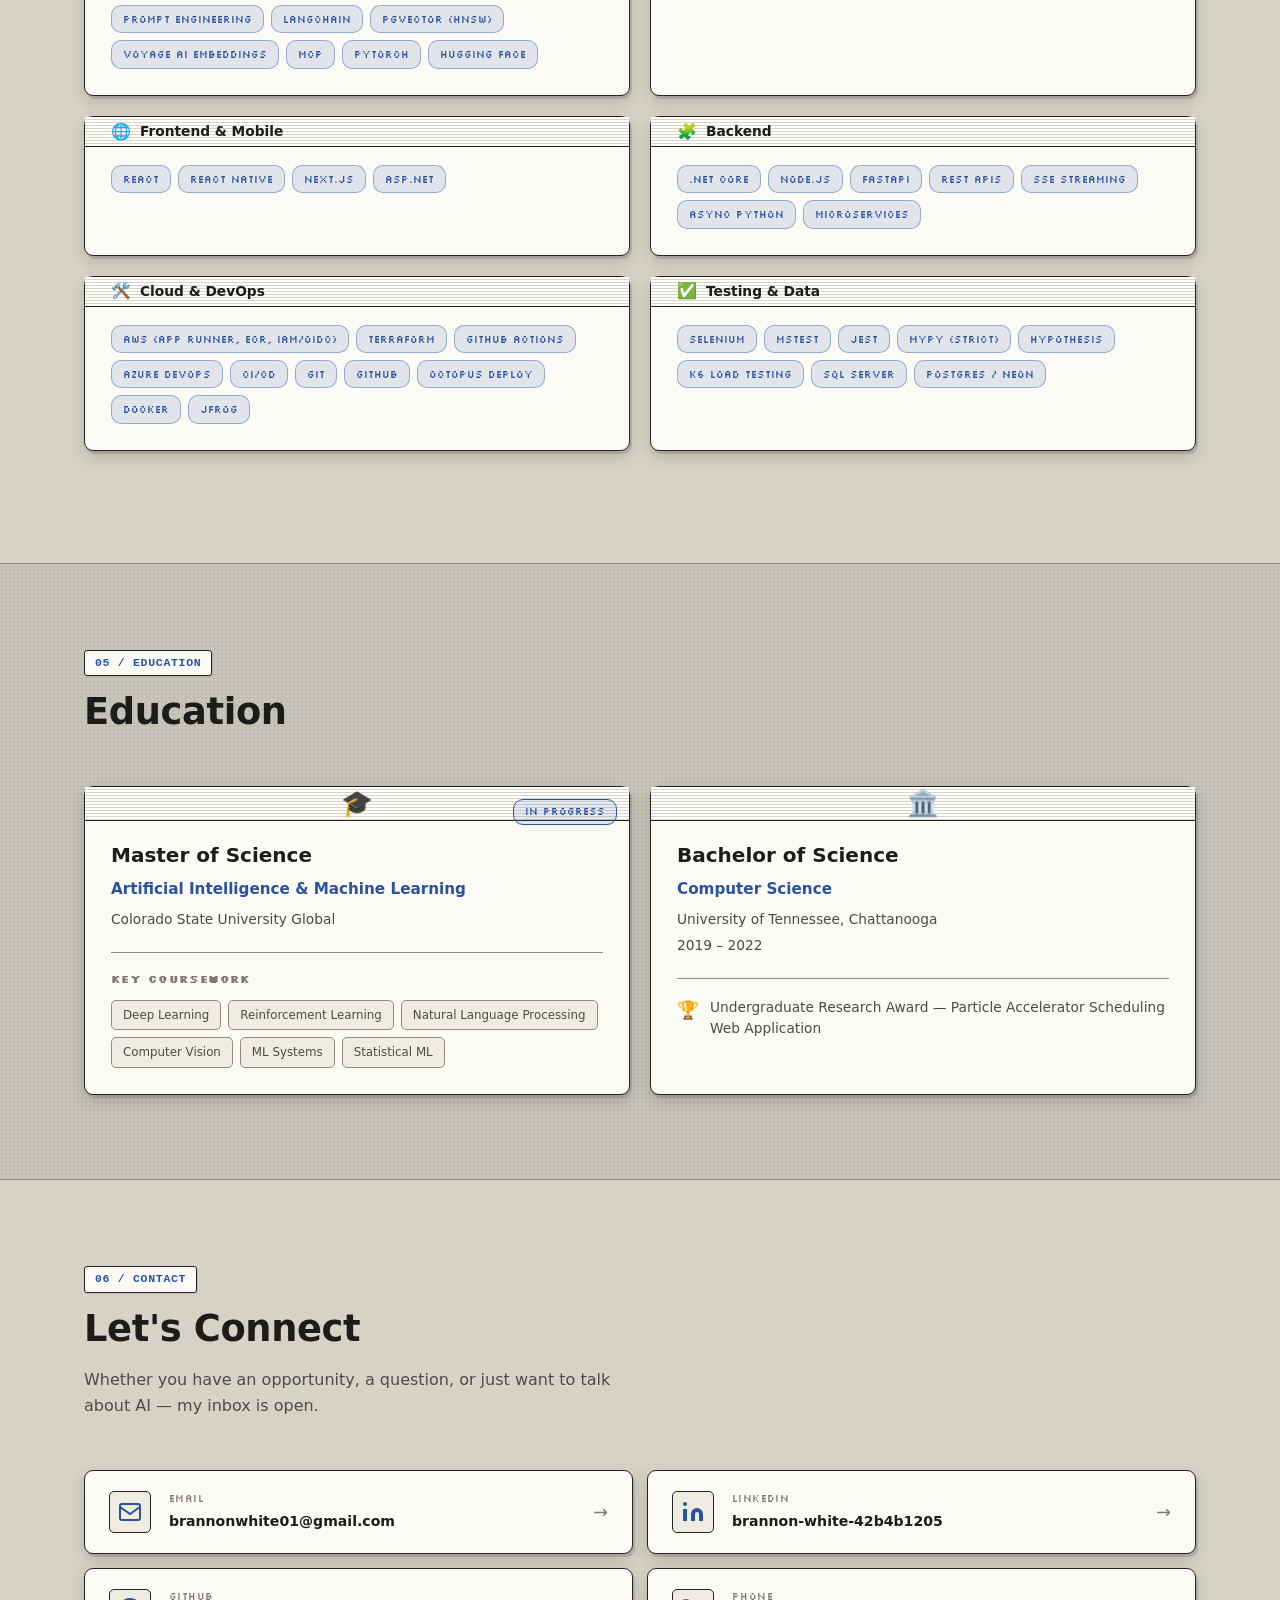
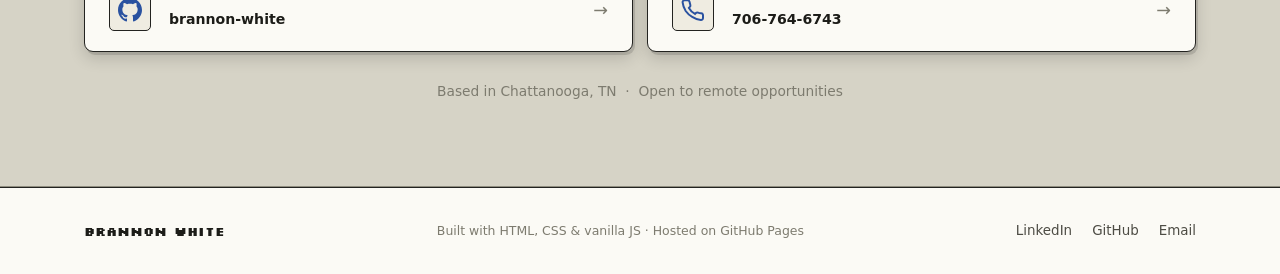
==== commit 98f7ea8f: "removal" ====
--- a/index.html
+++ b/index.html
@@ -102,7 +102,7 @@
             <div class="about-grid">
                 <div class="about-text reveal">
                     <p>I'm a Software Engineer II at Unum with 4+ years architecting and shipping production systems — full-stack web applications, enterprise platforms, and cloud CI/CD pipelines — now applying that foundation to LLM-powered products. On the job that's meant building both sides of the AI stack, from a hackathon-winning RAG chatbot to a Node.js MCP server standardizing how developers access production data. I'm currently pursuing a <strong>Master's in Artificial Intelligence and Machine Learning</strong>, working through transformers, reinforcement learning, and production ML systems.</p>
-                    <p>I'm actively looking for AI/ML engineering roles where I can put both sides — solid engineering and growing ML depth — to work.</p>
+                    <p>I like putting both sides — solid engineering and growing ML depth — to work on projects that sit at that intersection.</p>
                     <div class="interest-tags">
                         <span class="itag">Large Language Models</span>
                         <span class="itag">RAG Systems</span>
@@ -441,7 +441,7 @@
             <div class="section-header reveal">
                 <span class="section-label">06 / Contact</span>
                 <h2 class="section-title">Let's Connect</h2>
-                <p class="section-sub">I'm actively looking for AI/ML engineering roles. Whether you have an opportunity, a question, or just want to talk about AI — my inbox is open.</p>
+                <p class="section-sub">Whether you have an opportunity, a question, or just want to talk about AI — my inbox is open.</p>
             </div>
             <div class="contact-grid reveal">
                 <a href="mailto:brannonwhite01@gmail.com" class="contact-card">
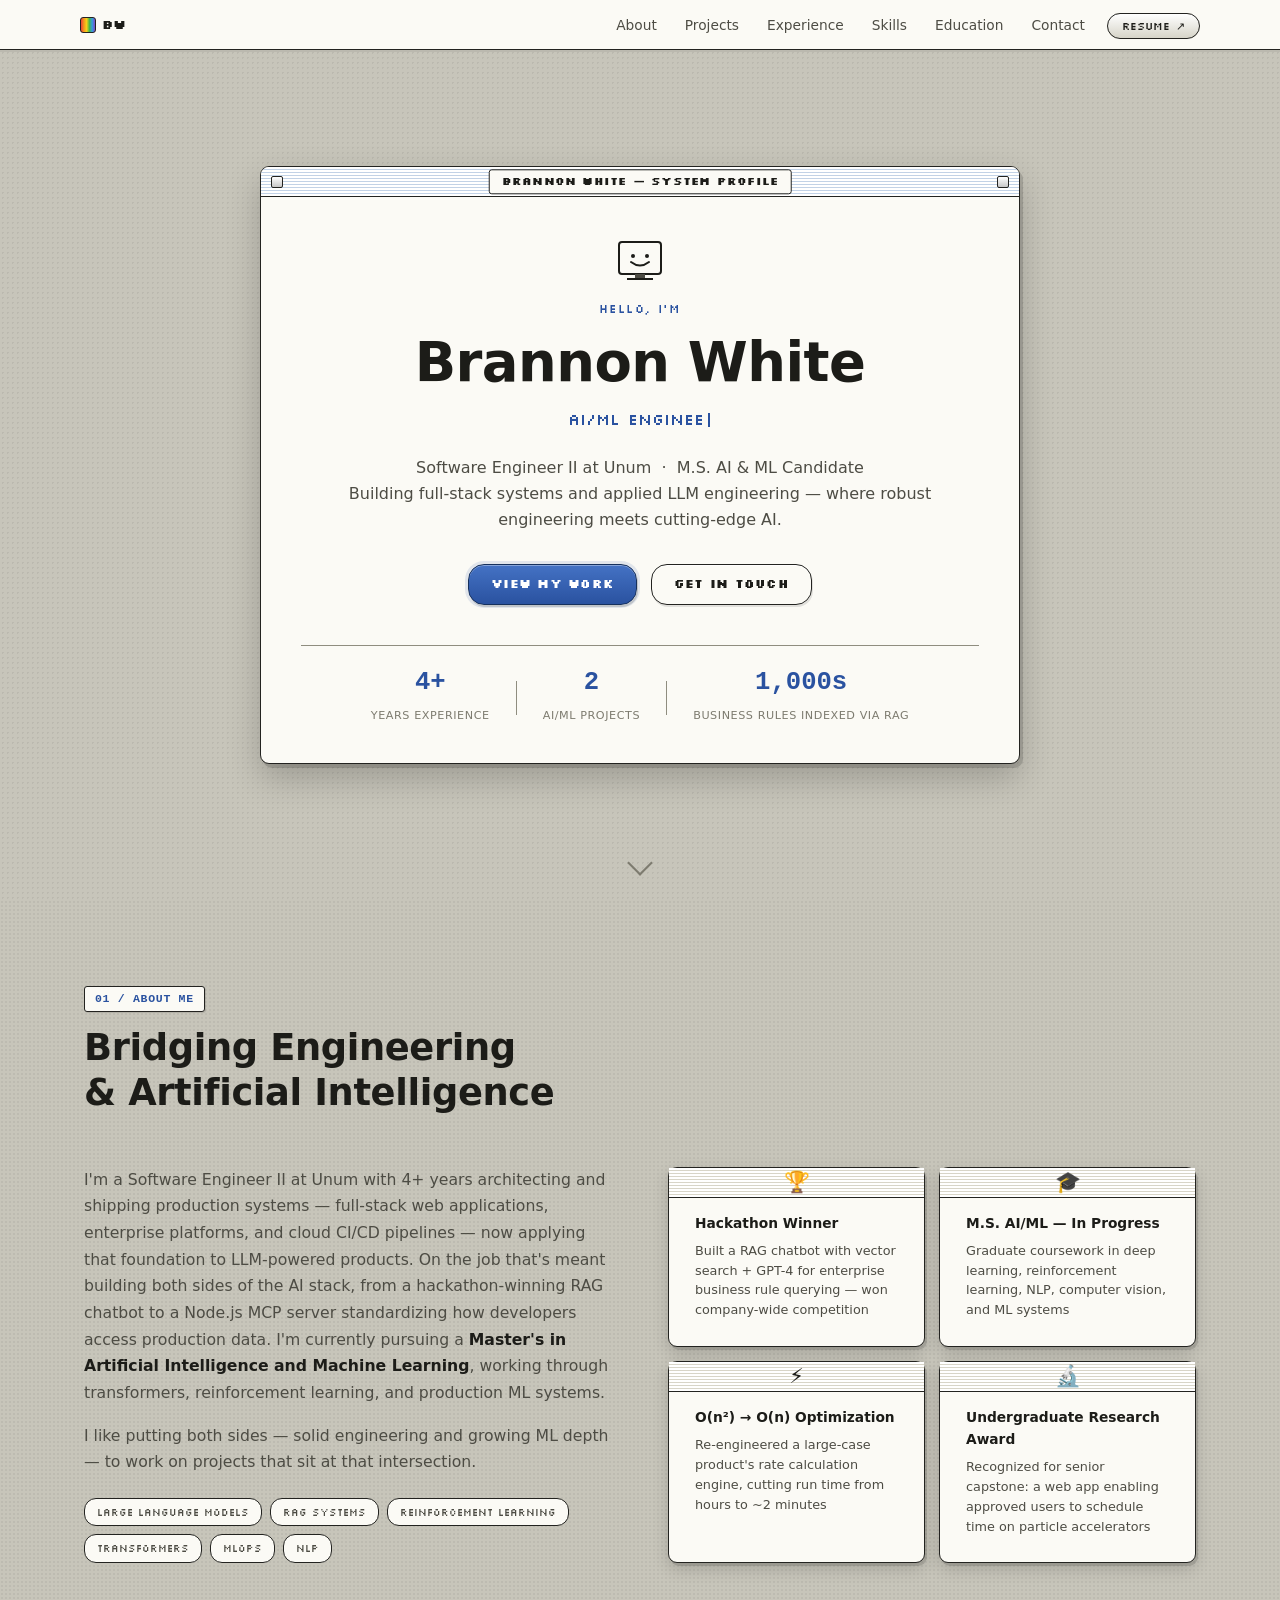
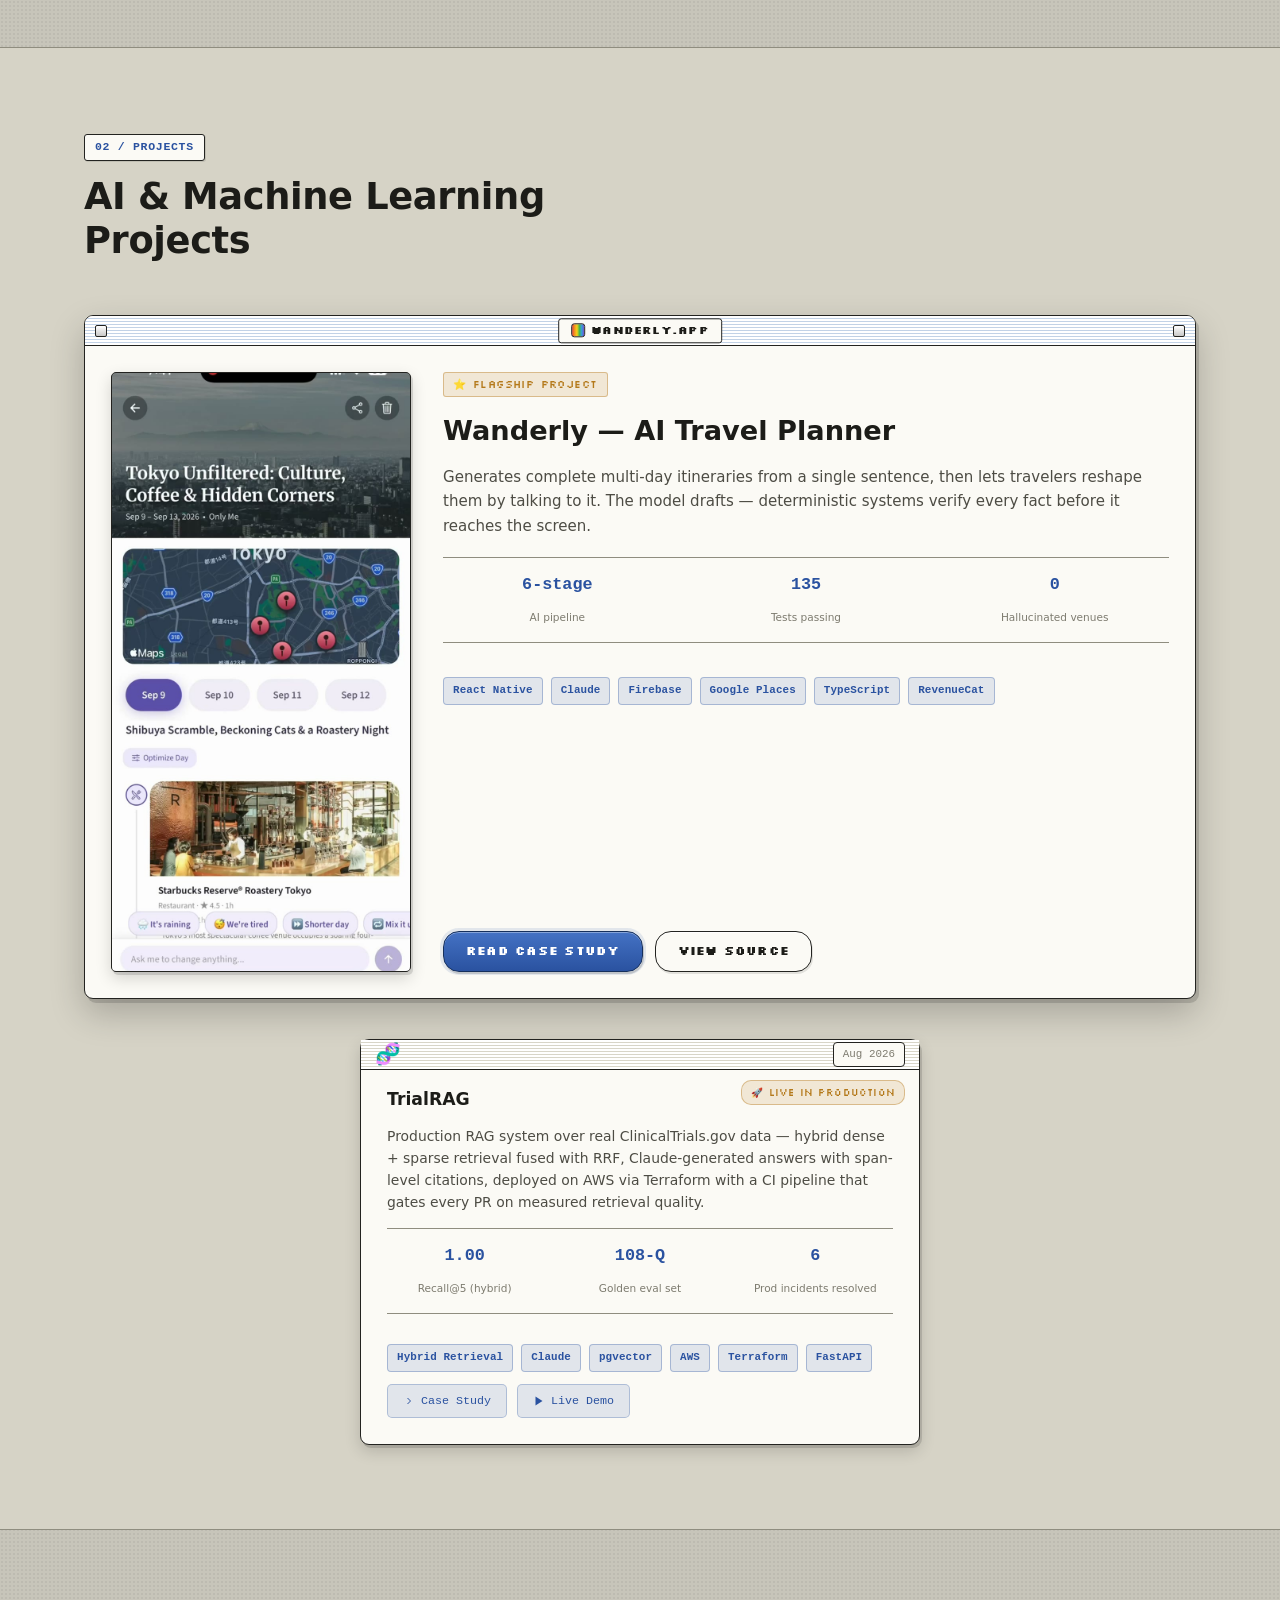
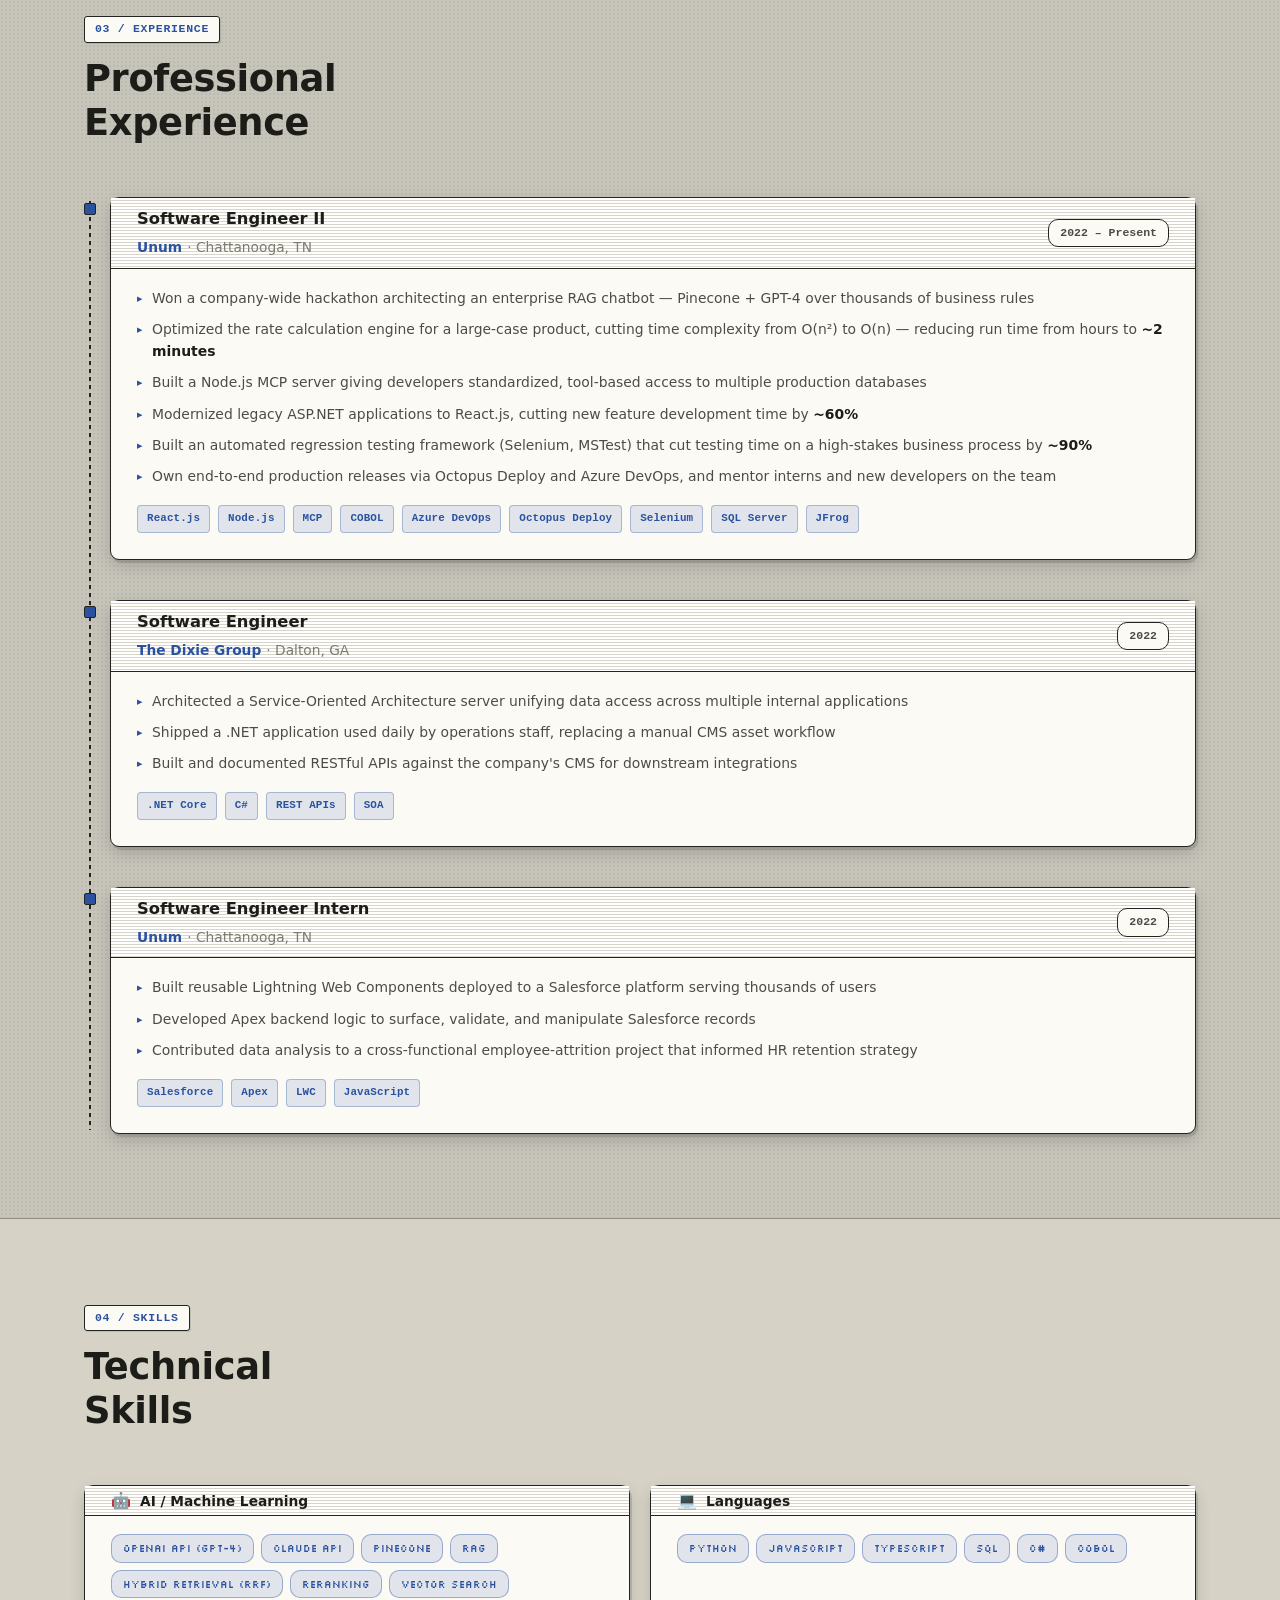
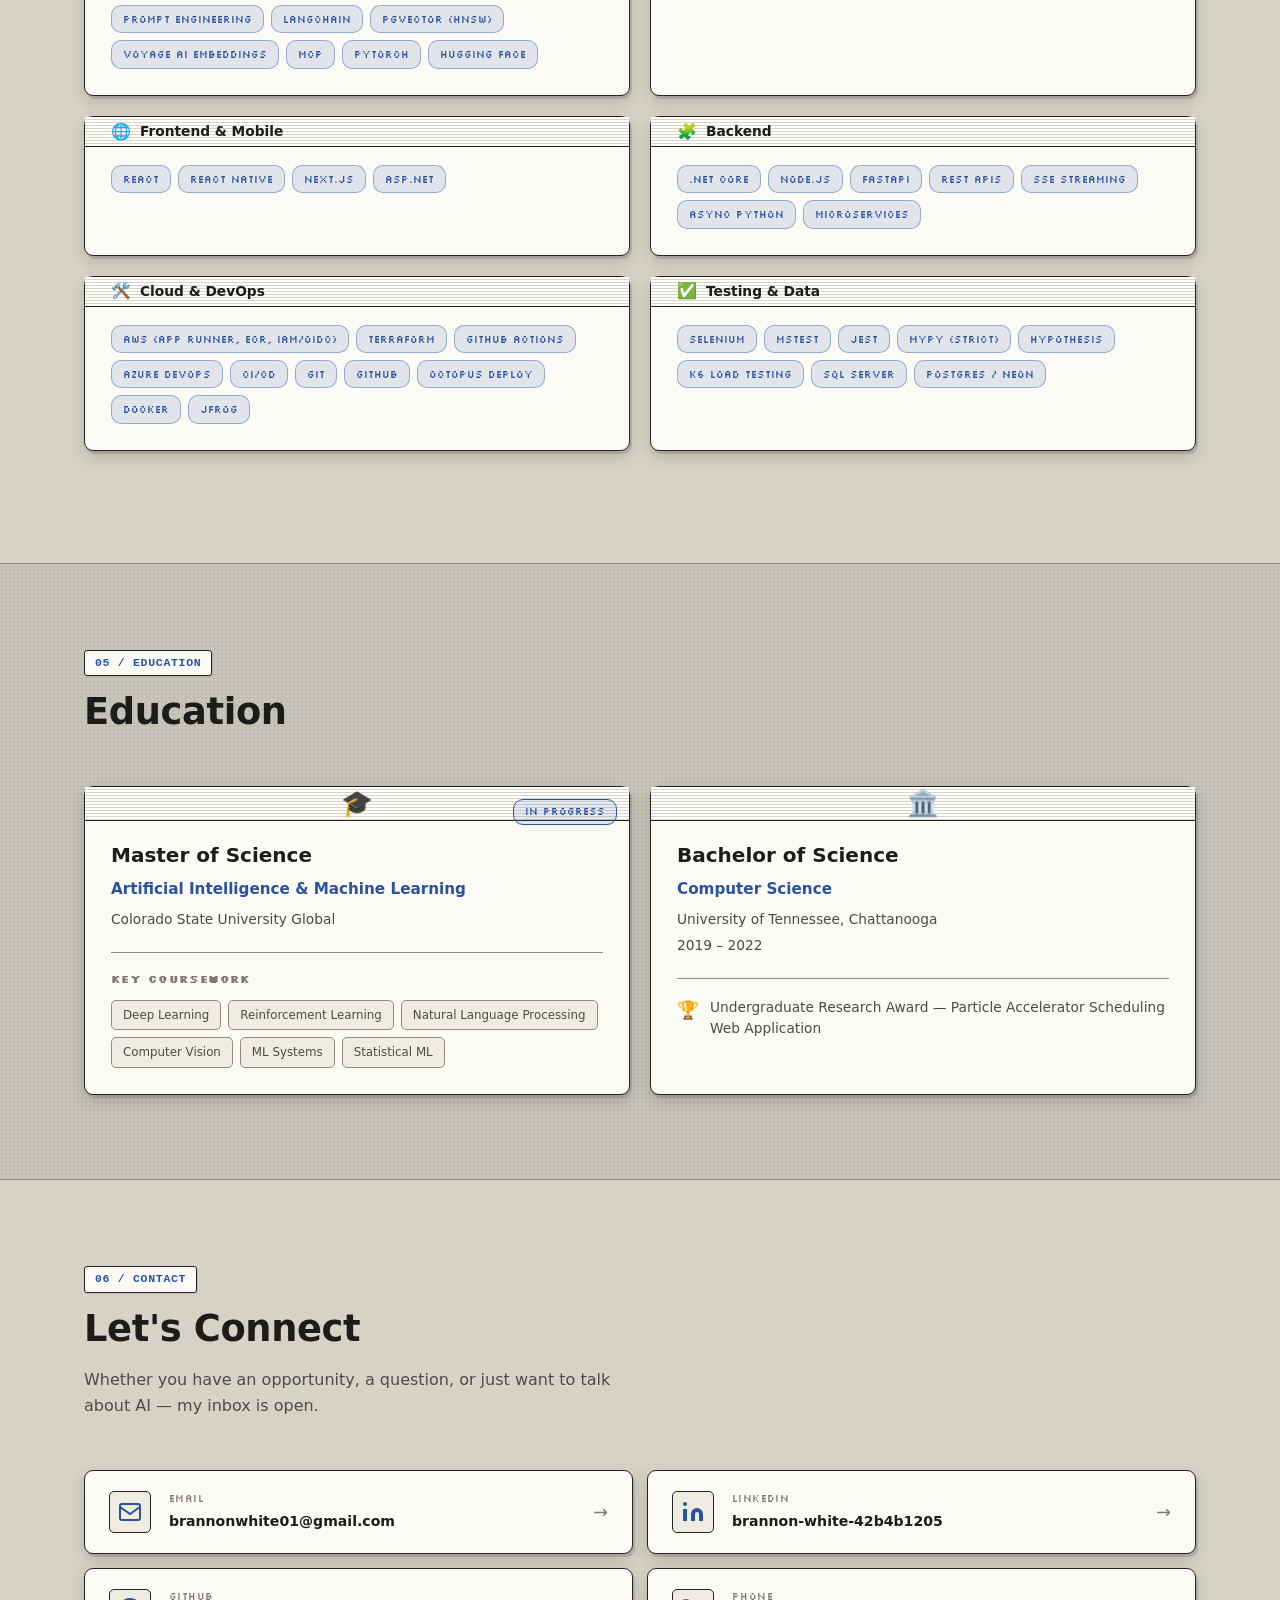
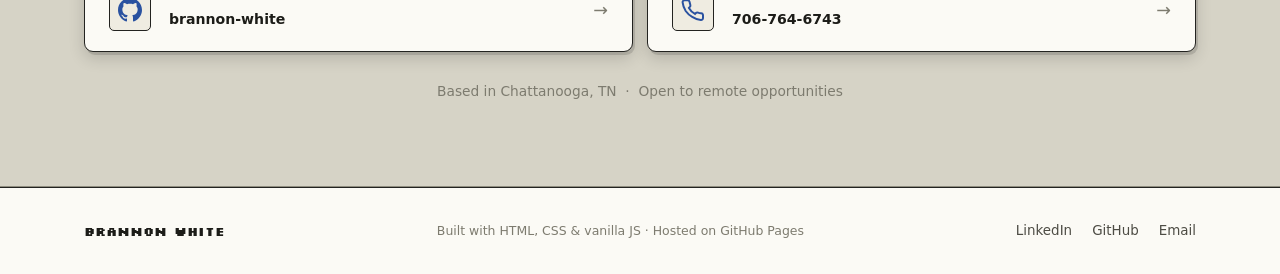
==== commit 40ebba92: "removal" ====
--- a/index.html
+++ b/index.html
@@ -76,12 +76,12 @@
                     </div>
                     <div class="stat-div"></div>
                     <div class="stat">
-                        <span class="stat-num">5</span>
+                        <span class="stat-num">2</span>
                         <span class="stat-lbl">AI/ML Projects</span>
                     </div>
                     <div class="stat-div"></div>
                     <div class="stat">
-                        <span class="stat-num">10K+</span>
+                        <span class="stat-num">1,000s</span>
                         <span class="stat-lbl">Business Rules Indexed via RAG</span>
                     </div>
                 </div>
@@ -241,7 +241,7 @@
                             <span class="tl-period">2022 – Present</span>
                         </div>
                         <ul class="tl-bullets">
-                            <li>Won a company-wide hackathon architecting an enterprise RAG chatbot — Pinecone + GPT-4 over 10,000+ business rules</li>
+                            <li>Won a company-wide hackathon architecting an enterprise RAG chatbot — Pinecone + GPT-4 over thousands of business rules</li>
                             <li>Optimized the rate calculation engine for a large-case product, cutting time complexity from O(n²) to O(n) — reducing run time from hours to <strong>~2 minutes</strong></li>
                             <li>Built a Node.js MCP server giving developers standardized, tool-based access to multiple production databases</li>
                             <li>Modernized legacy ASP.NET applications to React.js, cutting new feature development time by <strong>~60%</strong></li>
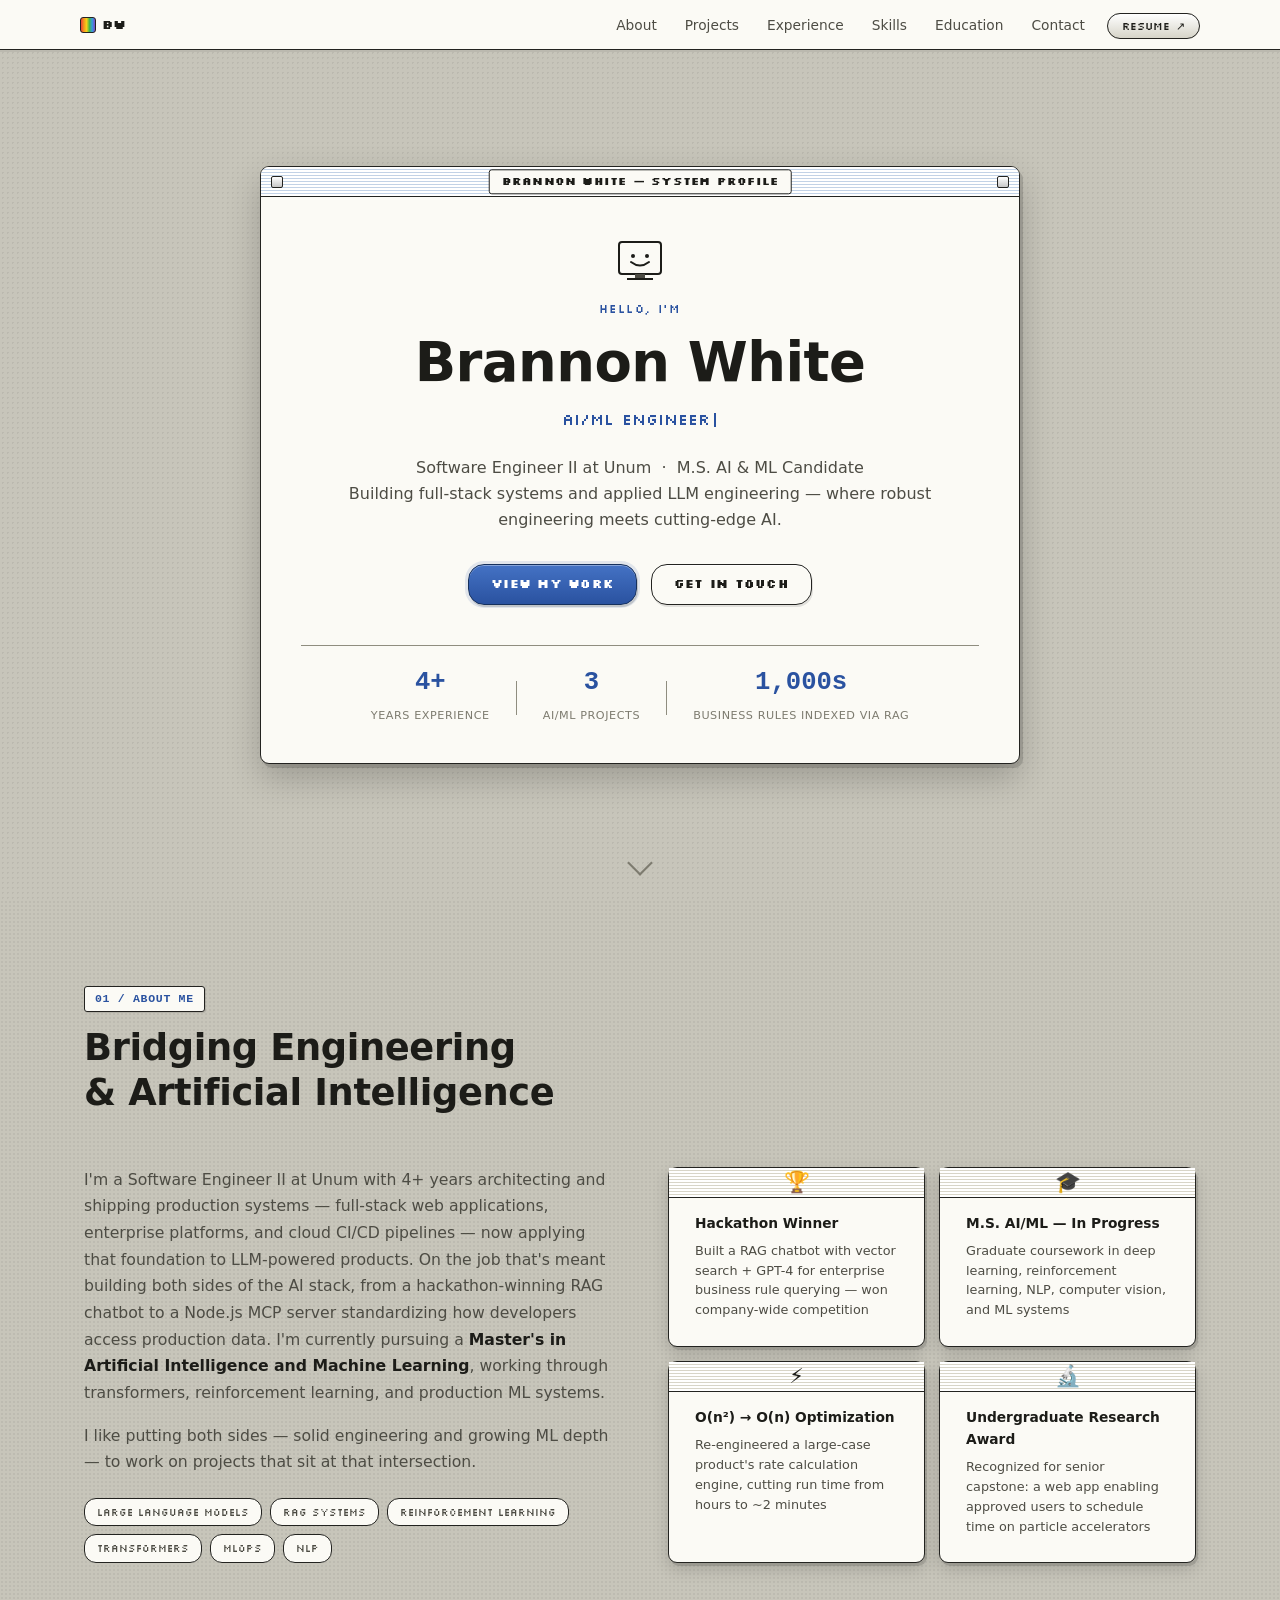
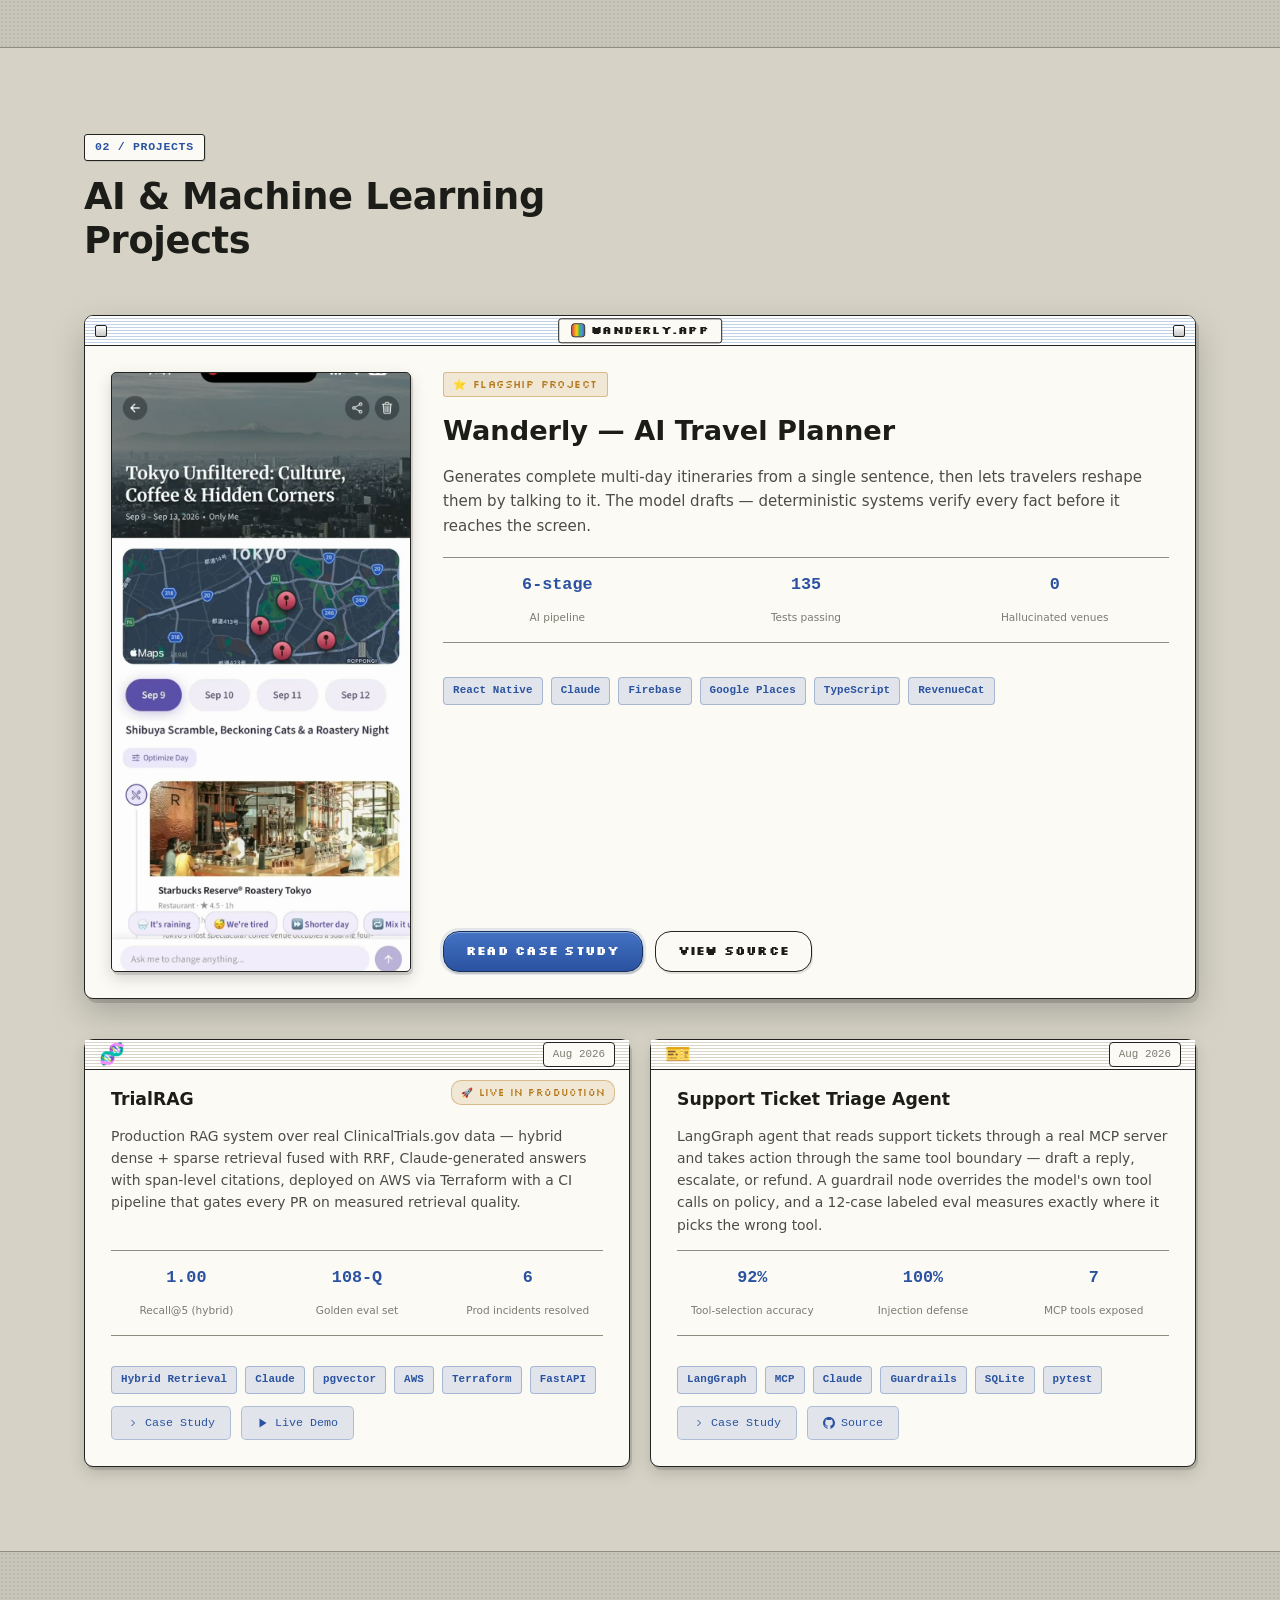
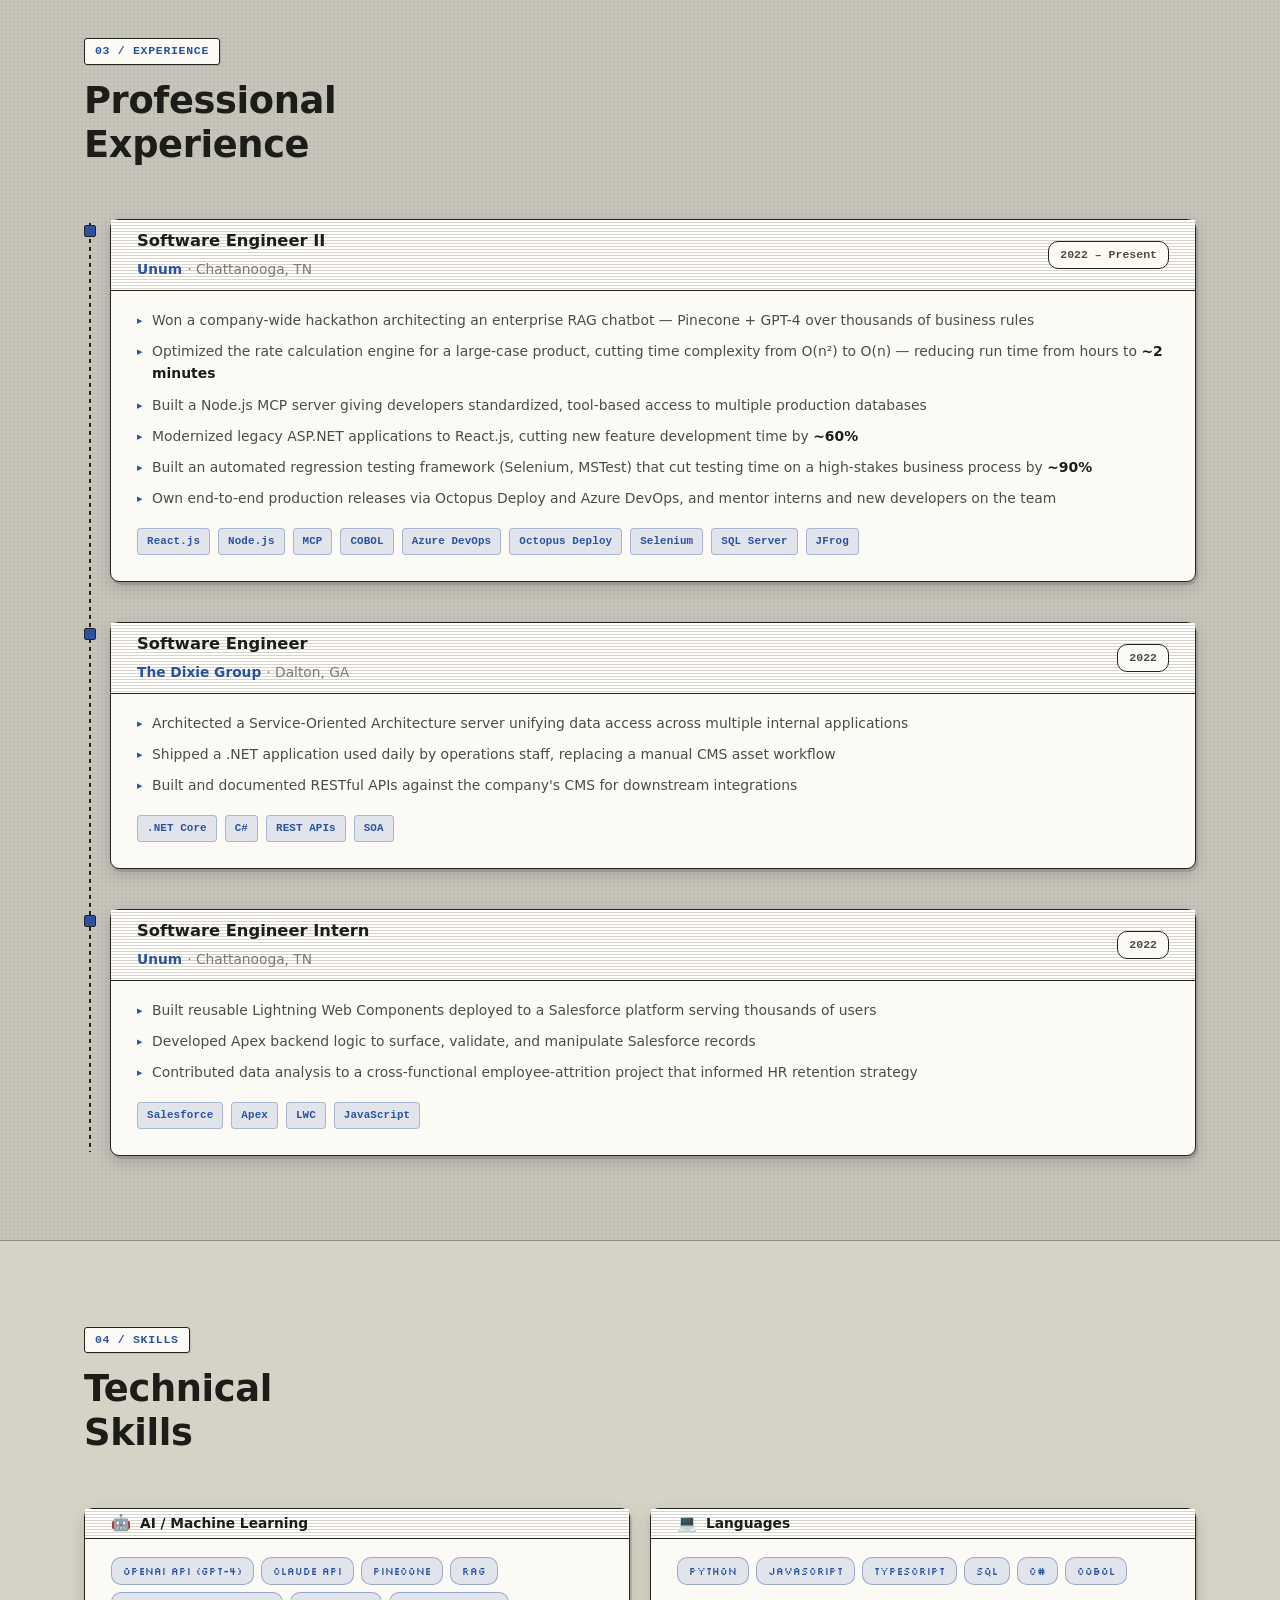
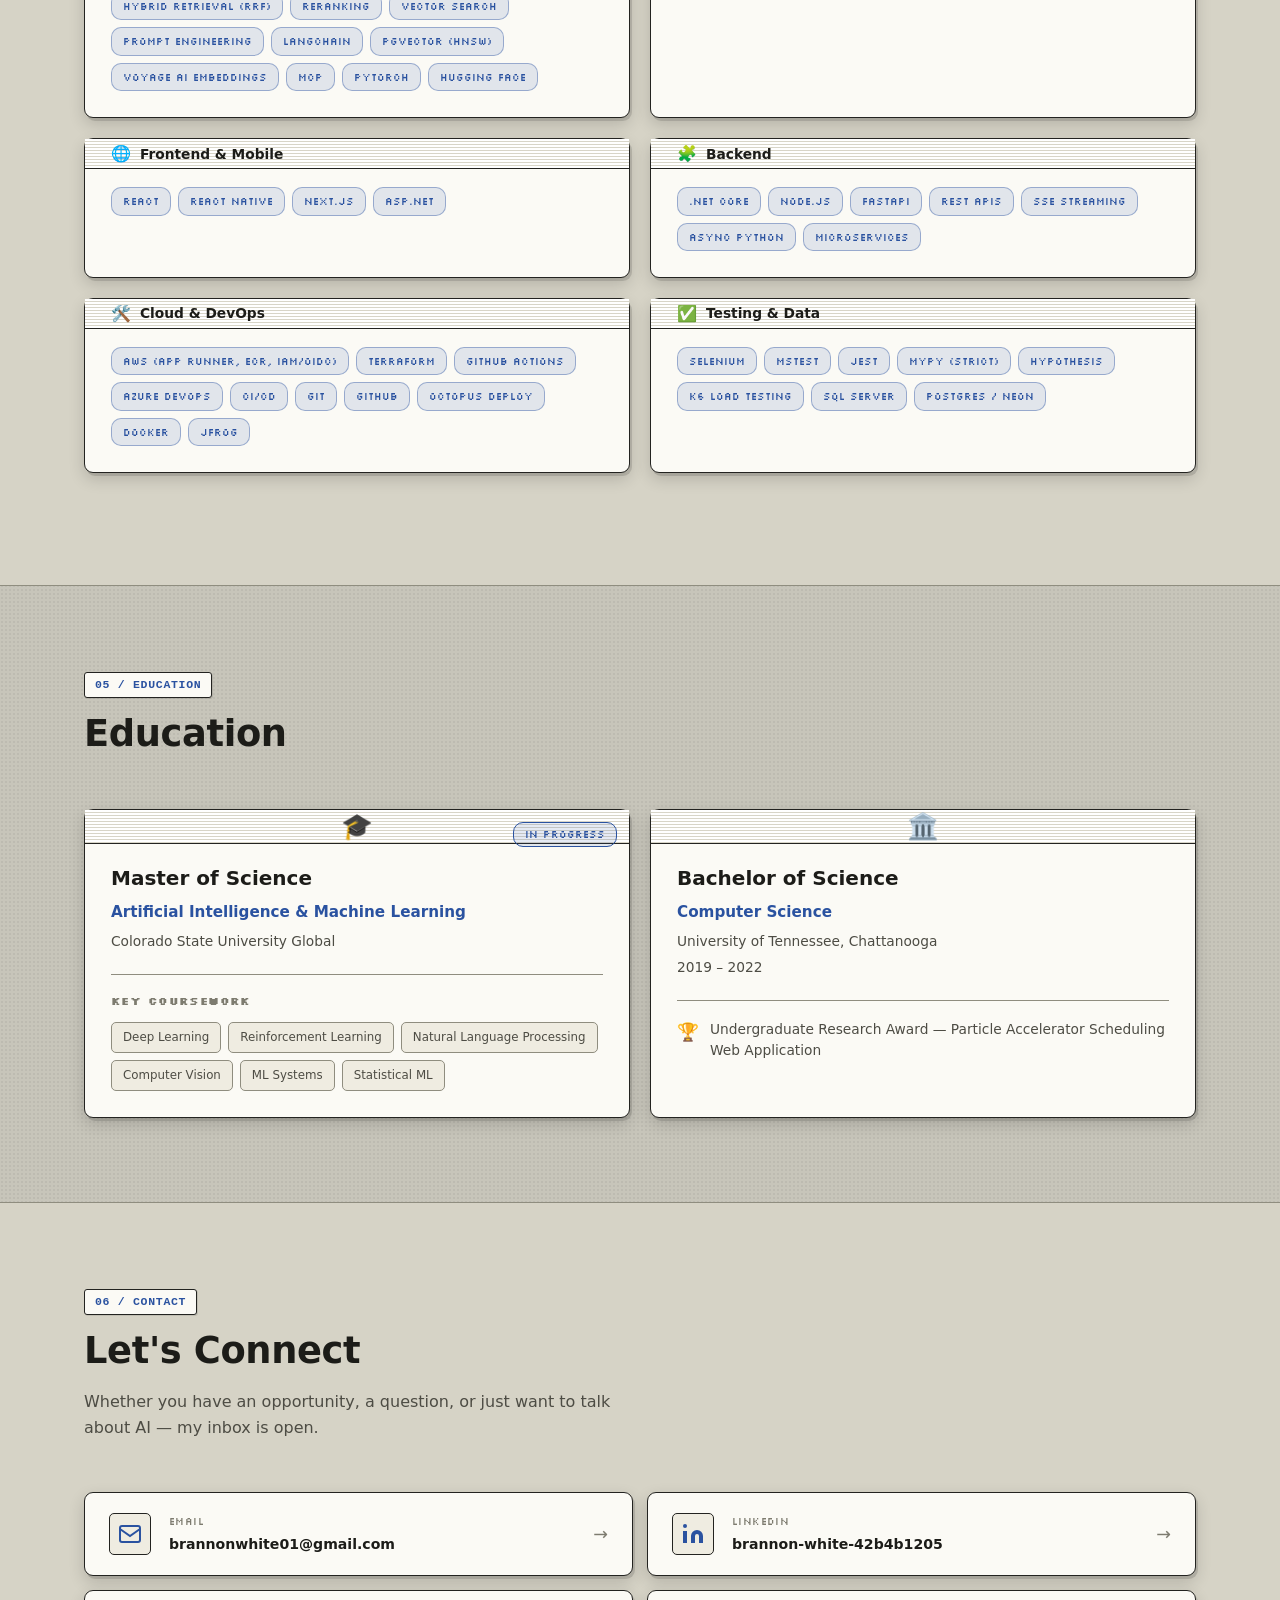
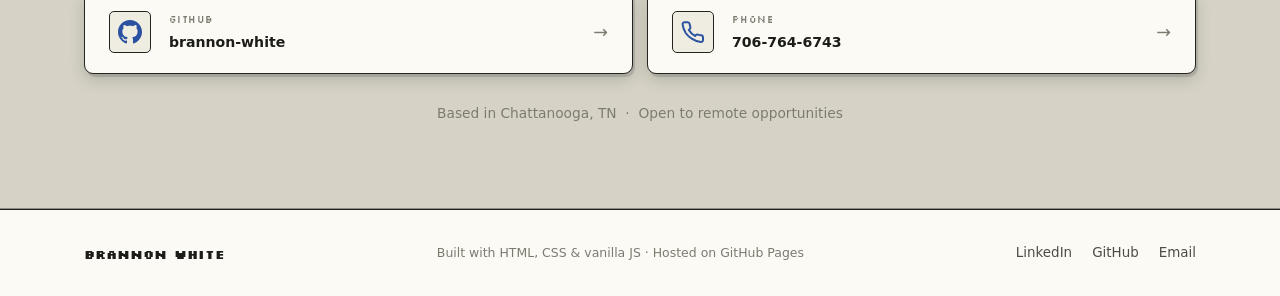
==== commit 9d1c09e8: "Add Triage Agent case study to portfolio" ====
--- a/index.html
+++ b/index.html
@@ -76,7 +76,7 @@
                     </div>
                     <div class="stat-div"></div>
                     <div class="stat">
-                        <span class="stat-num">2</span>
+                        <span class="stat-num">3</span>
                         <span class="stat-lbl">AI/ML Projects</span>
                     </div>
                     <div class="stat-div"></div>
@@ -211,6 +211,43 @@
                             <a class="demo-launch-btn" href="https://zgxb6ppkku.us-east-1.awsapprunner.com" target="_blank" rel="noopener">
                                 <svg viewBox="0 0 24 24" fill="currentColor" width="12" height="12"><polygon points="5 3 19 12 5 21 5 3"/></svg>
                                 Live Demo
+                            </a>
+                        </div>
+                    </div>
+                </div>
+
+                <div class="project-card reveal" data-category="llm">
+                    <div class="project-top">
+                        <span class="project-icon">🎫</span>
+                        <div class="project-top-right">
+                            <span class="project-date-badge">Aug 2026</span>
+                        </div>
+                    </div>
+                    <h3 class="project-title">Support Ticket Triage Agent</h3>
+                    <p class="project-desc">
+                        LangGraph agent that reads support tickets through a real MCP server and takes
+                        action through the same tool boundary — draft a reply, escalate, or refund. A
+                        guardrail node overrides the model's own tool calls on policy, and a 12-case
+                        labeled eval measures exactly where it picks the wrong tool.
+                    </p>
+                    <div class="project-metrics">
+                        <div class="metric"><span class="mval">92%</span><span class="mlbl">Tool-selection accuracy</span></div>
+                        <div class="metric"><span class="mval">100%</span><span class="mlbl">Injection defense</span></div>
+                        <div class="metric"><span class="mval">7</span><span class="mlbl">MCP tools exposed</span></div>
+                    </div>
+                    <div class="project-card-footer">
+                        <div class="tag-row">
+                            <span class="tag">LangGraph</span><span class="tag">MCP</span><span class="tag">Claude</span>
+                            <span class="tag">Guardrails</span><span class="tag">SQLite</span><span class="tag">pytest</span>
+                        </div>
+                        <div class="project-top-right">
+                            <a class="demo-launch-btn" href="triage-agent.html">
+                                <svg viewBox="0 0 24 24" fill="none" stroke="currentColor" stroke-width="2" width="12" height="12"><path d="M9 18l6-6-6-6"/></svg>
+                                Case Study
+                            </a>
+                            <a class="demo-launch-btn" href="https://github.com/brannon-white/agentic-workflow" target="_blank" rel="noopener">
+                                <svg viewBox="0 0 24 24" fill="currentColor" width="12" height="12"><path d="M12 0c-6.626 0-12 5.373-12 12 0 5.302 3.438 9.8 8.207 11.387.599.111.793-.261.793-.577v-2.234c-3.338.726-4.033-1.416-4.033-1.416-.546-1.387-1.333-1.756-1.333-1.756-1.089-.745.083-.729.083-.729 1.205.084 1.839 1.237 1.839 1.237 1.07 1.834 2.807 1.304 3.492.997.107-.775.418-1.305.762-1.604-2.665-.305-5.467-1.334-5.467-5.931 0-1.311.469-2.381 1.236-3.221-.124-.303-.535-1.524.117-3.176 0 0 1.008-.322 3.301 1.23.957-.266 1.983-.399 3.003-.404 1.02.005 2.047.138 3.006.404 2.291-1.552 3.297-1.23 3.297-1.23.653 1.653.242 2.874.118 3.176.77.84 1.235 1.911 1.235 3.221 0 4.609-2.807 5.624-5.479 5.921.43.372.823 1.102.823 2.222v3.293c0 .319.192.694.801.576 4.765-1.589 8.199-6.086 8.199-11.386 0-6.627-5.373-12-12-12z"/></svg>
+                                Source
                             </a>
                         </div>
                     </div>
